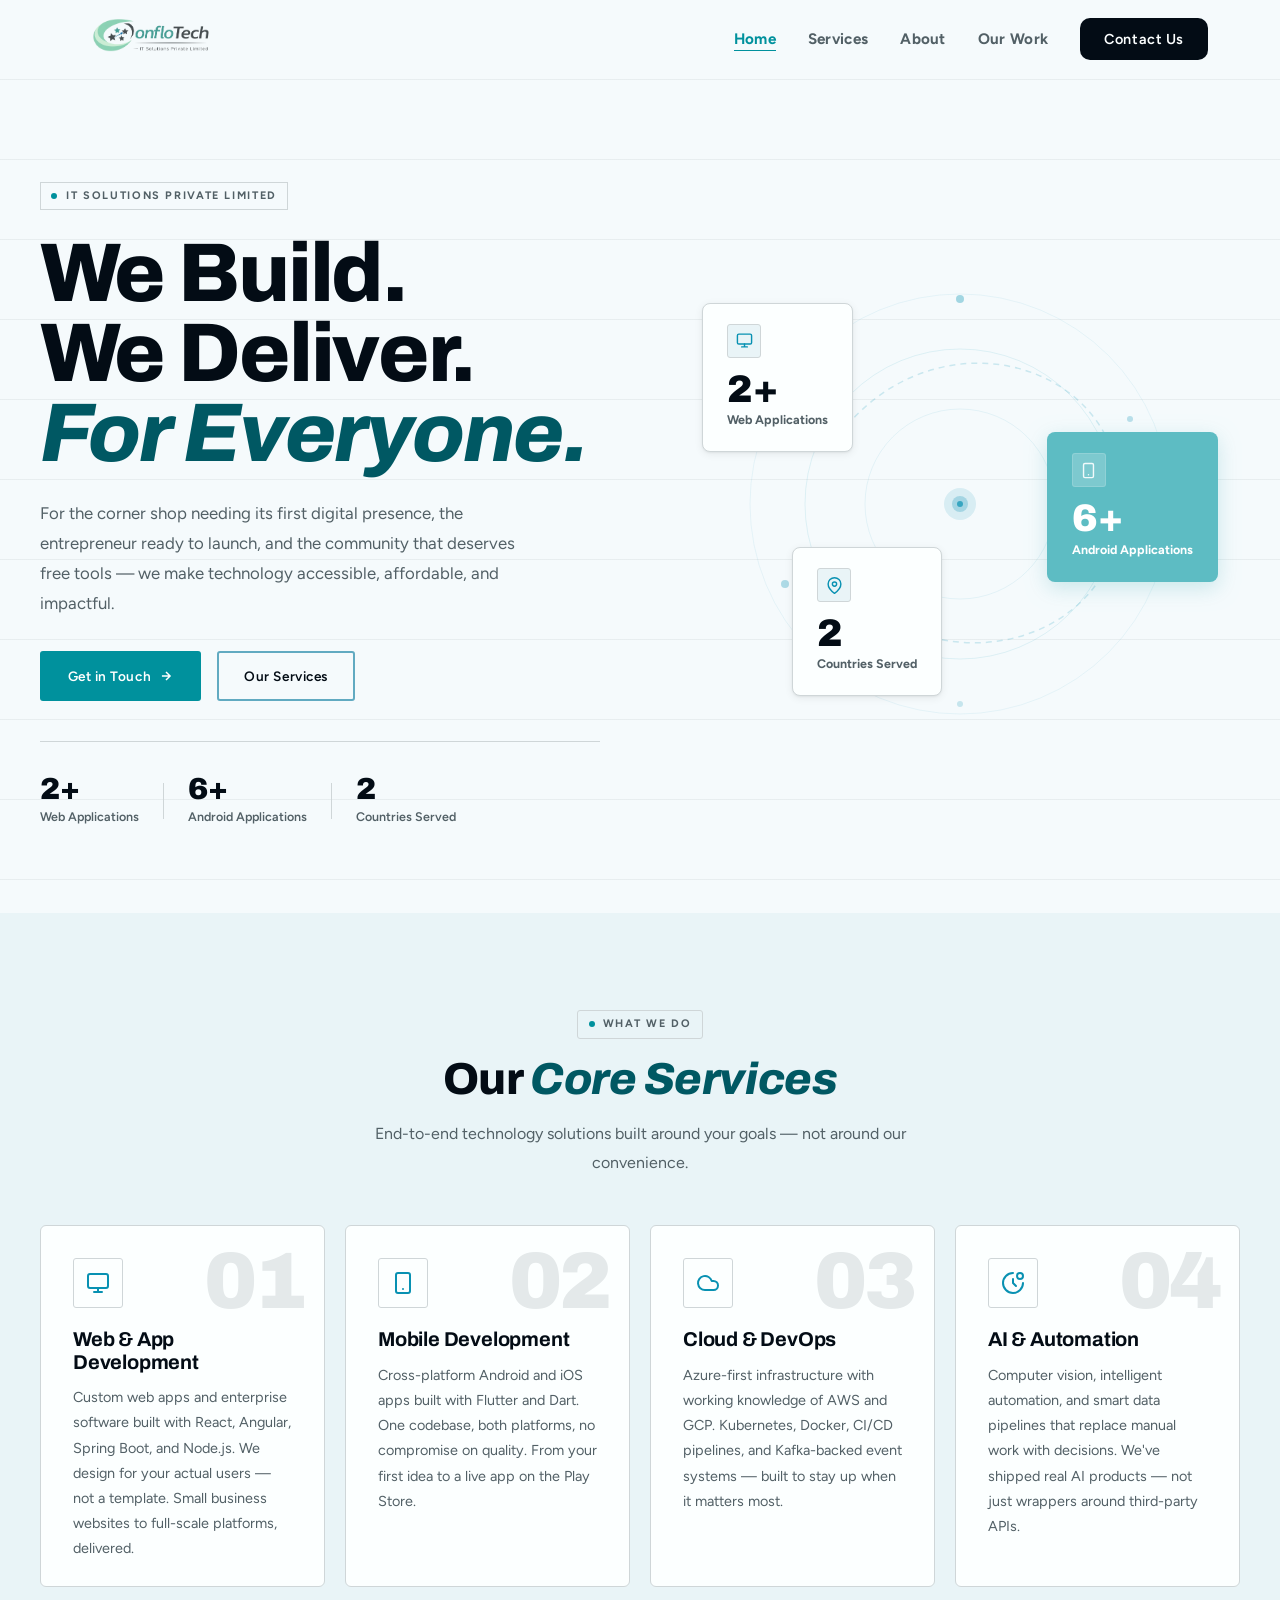
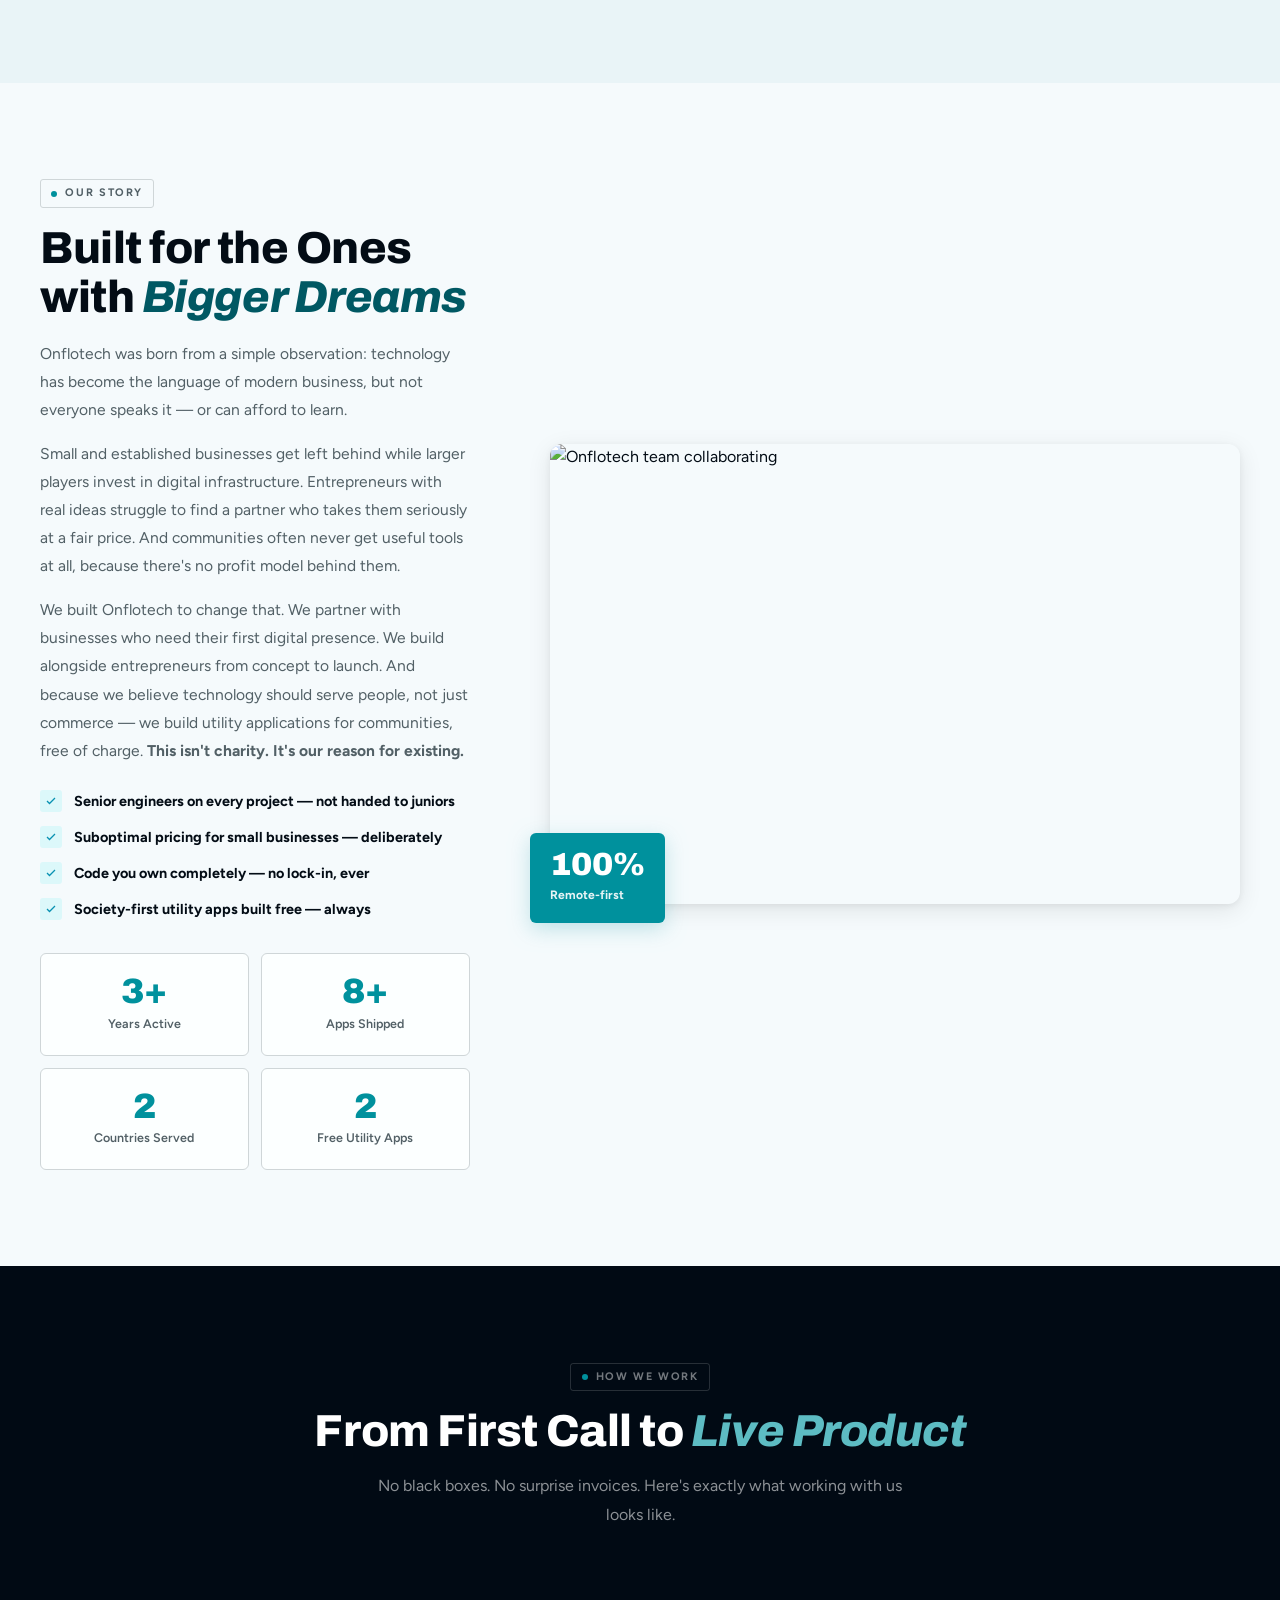
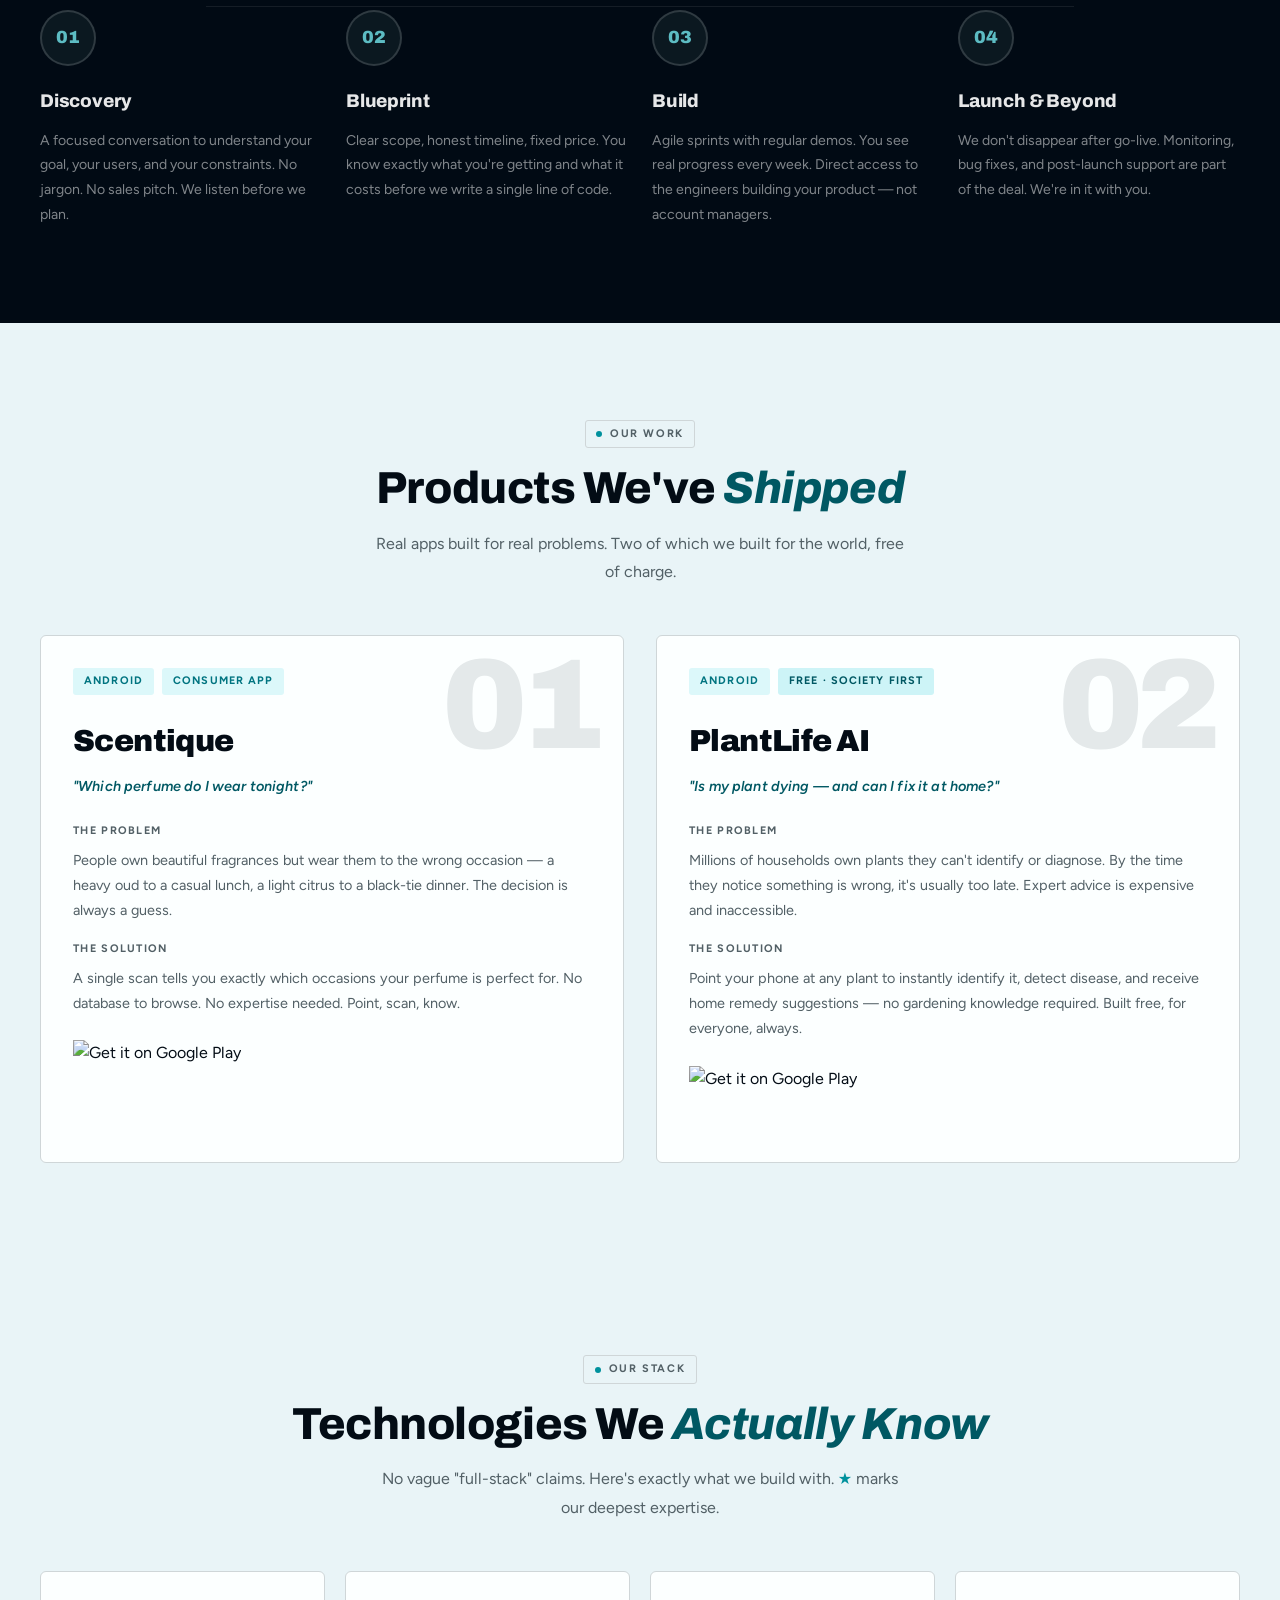
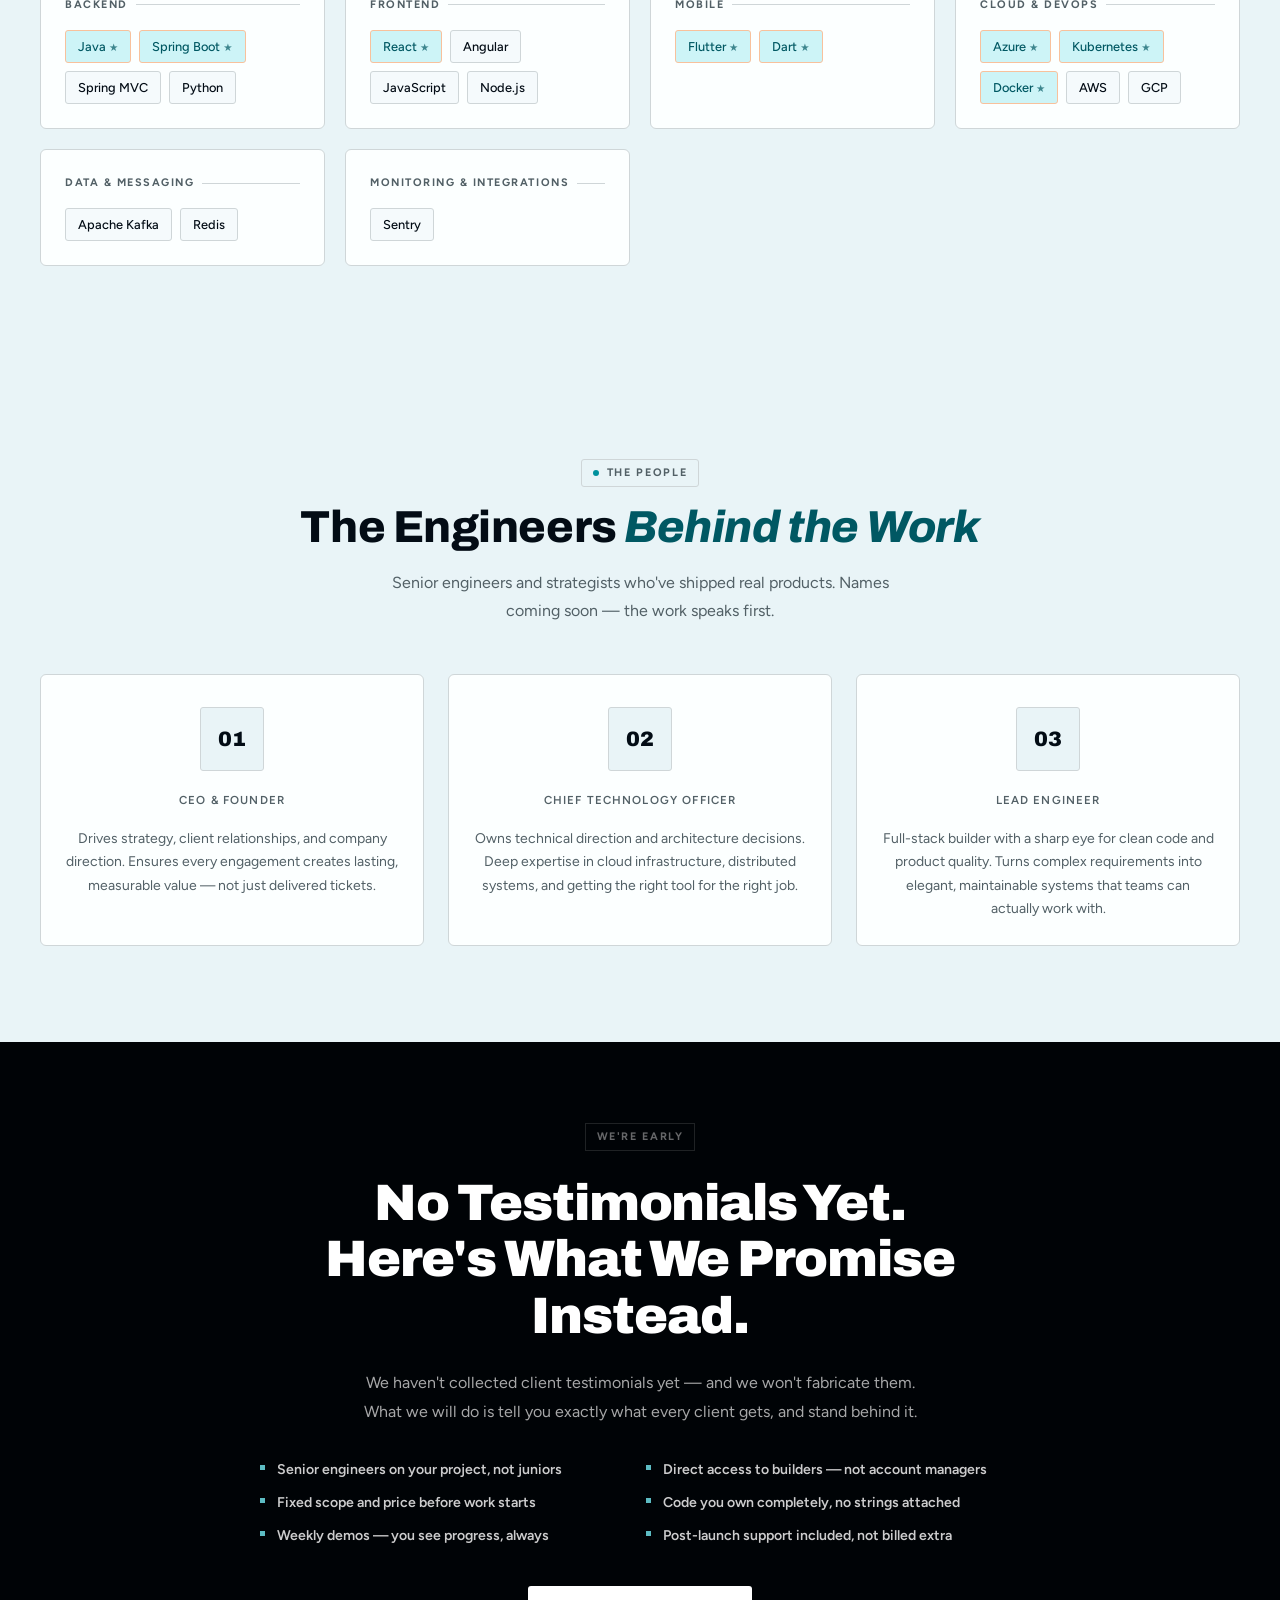
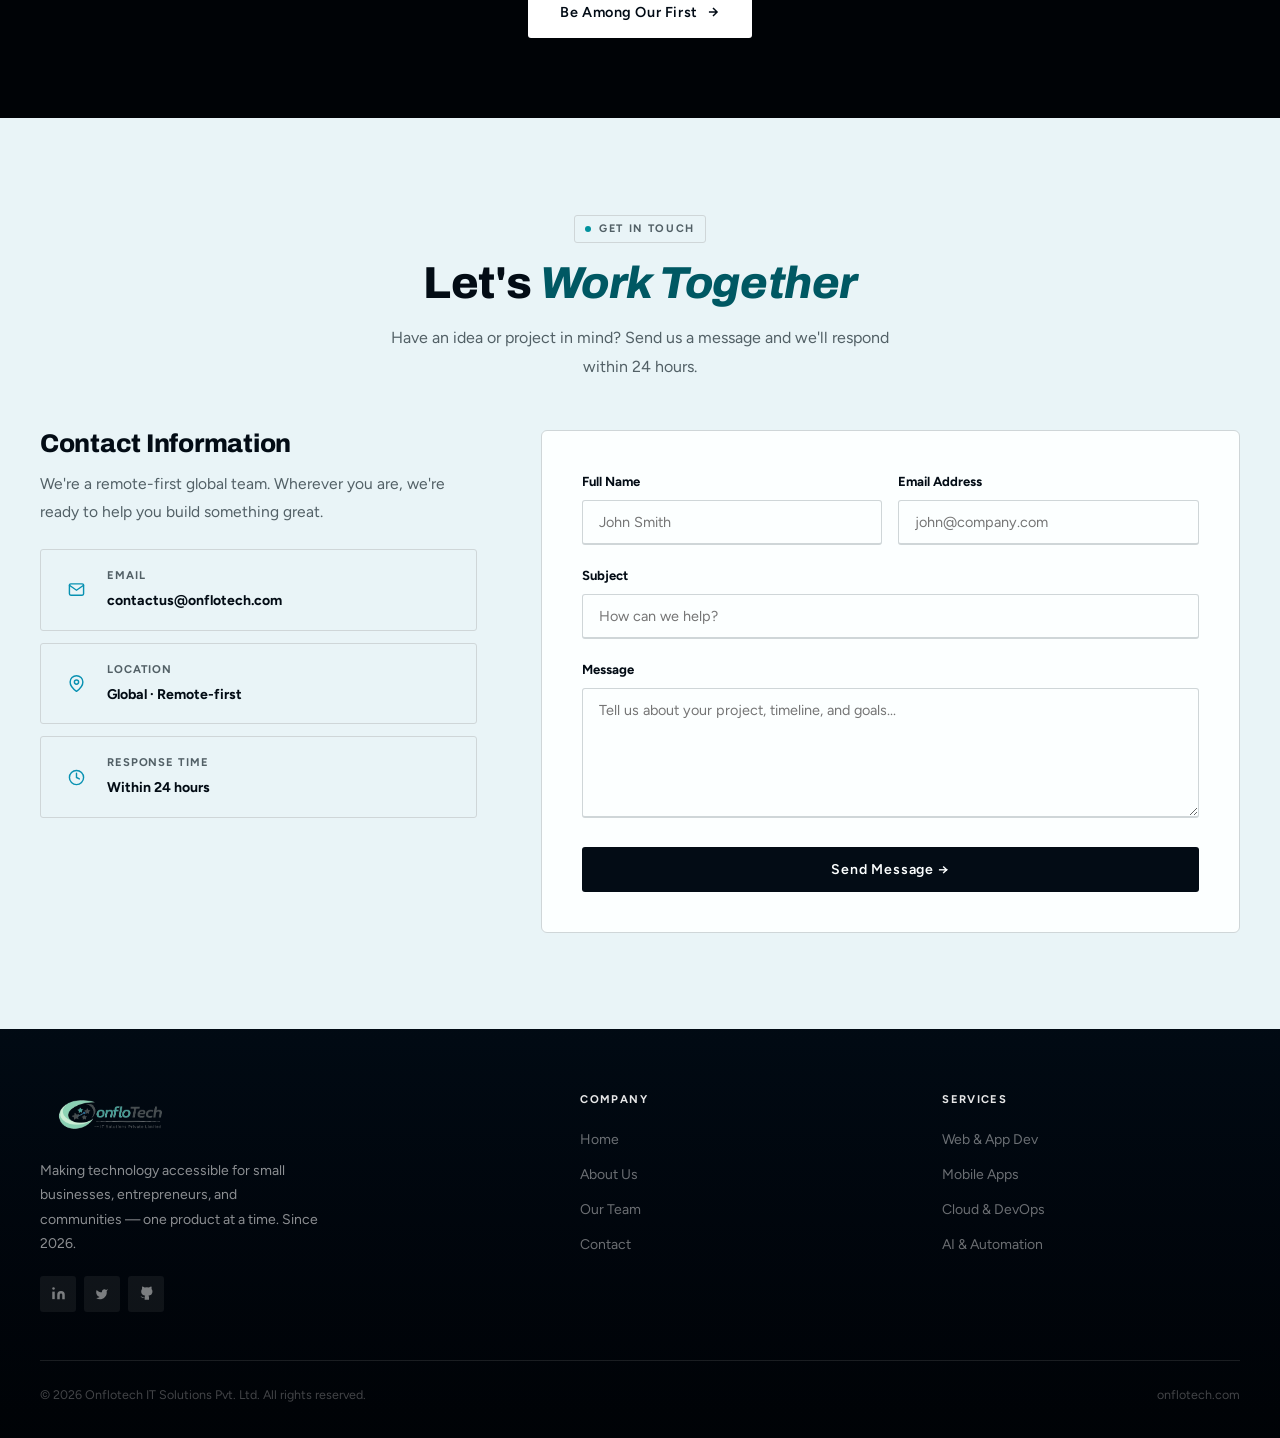
==== index.html @ 225932b5 "Update index.html" ====
<!DOCTYPE html>
<html lang="en">
<head>
  <meta charset="UTF-8">
  <meta name="viewport" content="width=device-width, initial-scale=1.0">
  <meta name="theme-color" content="#0891b2">
  <title>Onflotech — IT Solutions | Web, Mobile, Cloud &amp; AI Development</title>
  <meta name="description" content="Onflotech helps small businesses step online, entrepreneurs launch ideas, and communities get free utility tools. Affordable, senior-engineer-led IT delivery.">
  <meta name="keywords" content="IT solutions, web development, mobile app development, cloud DevOps, AI automation, small business technology, Flutter, React, Spring Boot, Azure, Hyderabad, India">
  <meta name="author" content="Onflotech IT Solutions Private Limited">
  <meta name="robots" content="index, follow">
  <link rel="canonical" href="https://www.onflotech.com/">
  <link rel="icon" type="image/png" sizes="32x32" href="assets/favicon-32.png">
  <link rel="icon" type="image/png" sizes="16x16" href="assets/favicon-16.png">
  <link rel="apple-touch-icon" sizes="180x180" href="assets/apple-touch-icon.png">
  <link rel="manifest" href="manifest.json">

  <!-- Open Graph (Facebook, LinkedIn, WhatsApp previews) -->
  <meta property="og:type"        content="website">
  <meta property="og:url"         content="https://www.onflotech.com/">
  <meta property="og:title"       content="Onflotech — IT Solutions | Web, Mobile, Cloud &amp; AI Development">
  <meta property="og:description" content="We help small businesses step online, entrepreneurs launch ideas, and communities get free utility tools. Affordable, senior-engineer-led IT delivery.">
  <meta property="og:image"       content="https://www.onflotech.com/assets/logo-light.png">
  <meta property="og:image:width"  content="1652">
  <meta property="og:image:height" content="624">
  <meta property="og:site_name"   content="Onflotech">
  <meta property="og:locale"      content="en_IN">

  <!-- Twitter Card -->
  <meta name="twitter:card"        content="summary_large_image">
  <meta name="twitter:title"       content="Onflotech — IT Solutions | Web, Mobile, Cloud &amp; AI Development">
  <meta name="twitter:description" content="We build for small businesses, entrepreneurs, and communities. Affordable IT delivery by senior engineers.">
  <meta name="twitter:image"       content="https://www.onflotech.com/assets/logo-light.png">
  <meta name="twitter:image:alt"   content="Onflotech IT Solutions logo">
  <meta name="google-site-verification" content="nvVrSA9aYkV7o0q-USk85xCNaADxVuApzDOe_xKST8Y" />

  <!-- Preload critical above-the-fold image -->
  <link rel="preload" as="image" href="assets/logo-transparent.png">

  <!-- Structured Data (Google rich results) -->
  <script type="application/ld+json">
  {
    "@context": "https://schema.org",
    "@type": "Organization",
    "name": "Onflotech IT Solutions Private Limited",
    "url": "https://www.onflotech.com",
    "logo": "https://www.onflotech.com/assets/logo-light.png",
    "description": "Onflotech helps small businesses step online, entrepreneurs launch ideas, and communities get free utility tools. Affordable, senior-engineer-led IT delivery.",
    "email": "contactus@onflotech.com",
    "foundingDate": "2026",
    "areaServed": "Worldwide",
    "address": {
      "@type": "PostalAddress",
      "addressLocality": "Hyderabad",
      "addressRegion": "Telangana",
      "addressCountry": "IN"
    },
    "serviceType": [
      "Web Development",
      "Mobile App Development",
      "Cloud and DevOps",
      "AI and Automation",
      "IT Consulting"
    ],
    "sameAs": []
  }
  </script>

  <link rel="preconnect" href="https://fonts.googleapis.com">
  <link rel="preconnect" href="https://fonts.gstatic.com" crossorigin>
  <link rel="preload" as="style" href="https://fonts.googleapis.com/css2?family=Archivo:wdth,wght@75,700;75,800;75,900;100,700;100,800;100,900&family=Figtree:wght@300;400;500;600;700&display=swap" onload="this.onload=null;this.rel='stylesheet'">
  <noscript><link href="https://fonts.googleapis.com/css2?family=Archivo:wdth,wght@75,700;75,800;75,900;100,700;100,800;100,900&family=Figtree:wght@300;400;500;600;700&display=swap" rel="stylesheet"></noscript>

  <link rel="stylesheet" href="css/tokens.css">
  <link rel="stylesheet" href="css/base.css">
  <link rel="stylesheet" href="css/animations.css">
  <link rel="stylesheet" href="css/components.css">
  <link rel="stylesheet" href="css/nav.css">
  <link rel="stylesheet" href="css/hero.css">
  <link rel="stylesheet" href="css/services.css">
  <link rel="stylesheet" href="css/about.css">
  <link rel="stylesheet" href="css/process.css">
  <link rel="stylesheet" href="css/casestudies.css">
  <link rel="stylesheet" href="css/techstack.css">
  <link rel="stylesheet" href="css/team.css">
  <link rel="stylesheet" href="css/commitment.css">
  <link rel="stylesheet" href="css/contact.css">
  <link rel="stylesheet" href="css/footer.css">
</head>
<body>

<!-- ─── Navigation ────────────────────────────────────────── -->
<nav id="nav">
  <div class="nav-inner">
    <a href="#home" class="nav-logo" aria-label="Onflotech home">
      <img src="assets/logo-transparent.png" alt="Onflotech — IT Solutions Private Limited" width="1652" height="624">
    </a>
    <ul class="nav-menu">
      <li><a href="#home" class="active">Home</a></li>
      <li><a href="#services">Services</a></li>
      <li><a href="#about">About</a></li>
      <li><a href="#work">Our Work</a></li>
      <li><a href="#contact" class="nav-cta">Contact Us</a></li>
    </ul>
    <button class="hamburger" id="hamburger" onclick="toggleMenu()" aria-label="Toggle menu">
      <span></span><span></span><span></span>
    </button>
  </div>
</nav>

<!-- Mobile menu overlay -->
<div class="mobile-overlay" id="mobileOverlay">
  <div class="mob-logo">
    <img src="assets/logo-white-bg.png" alt="Onflotech" width="1652" height="624">
  </div>
  <button class="mob-close" onclick="closeMenu()" aria-label="Close menu">
    <svg width="20" height="20" viewBox="0 0 24 24" fill="none" stroke="currentColor" stroke-width="2" stroke-linecap="round">
      <line x1="18" y1="6" x2="6" y2="18"/><line x1="6" y1="6" x2="18" y2="18"/>
    </svg>
  </button>
  <a href="#home"     onclick="closeMenu()">Home</a>
  <a href="#services" onclick="closeMenu()">Services</a>
  <a href="#about"    onclick="closeMenu()">About</a>
  <a href="#work"     onclick="closeMenu()">Our Work</a>
  <a href="#contact"  onclick="closeMenu()" class="mob-cta">Contact Us</a>
</div>

<!-- ─── Hero ──────────────────────────────────────────────── -->
<section id="home">
  <div class="hero-inner">

    <div class="hero-text">
      <div class="hero-badge">
        <span class="badge-dot"></span>
        IT Solutions Private Limited
      </div>
      <h1 class="hero-title">
        We Build.<br>
        We Deliver.<br>
        <em>For Everyone.</em>
      </h1>
      <p class="hero-sub">
        For the corner shop needing its first digital presence, the entrepreneur ready to launch, and the community that deserves free tools — we make technology accessible, affordable, and impactful.
      </p>
      <div class="hero-ctas">
        <a href="#contact" class="btn btn-primary">
          Get in Touch
          <svg width="14" height="14" viewBox="0 0 24 24" fill="none" stroke="currentColor" stroke-width="2.5"><path d="M5 12h14M12 5l7 7-7 7"/></svg>
        </a>
        <a href="#services" class="btn btn-outline">Our Services</a>
      </div>
      <div class="hero-stats">
        <div class="hero-stat">
          <strong>2+</strong>
          <span>Web Applications</span>
        </div>
        <div class="stat-sep"></div>
        <div class="hero-stat">
          <strong>6+</strong>
          <span>Android Applications</span>
        </div>
        <div class="stat-sep"></div>
        <div class="hero-stat">
          <strong>2</strong>
          <span>Countries Served</span>
        </div>
      </div>
    </div>

    <div class="hero-visual" aria-hidden="true">
      <div class="orbit-bg">
        <svg viewBox="0 0 480 480" fill="none" xmlns="http://www.w3.org/2000/svg">
          <circle cx="240" cy="240" r="210" stroke="rgba(8,145,178,0.07)" stroke-width="1"/>
          <circle cx="240" cy="240" r="155" stroke="rgba(8,145,178,0.10)" stroke-width="1"/>
          <circle cx="240" cy="240" r="95"  stroke="rgba(8,145,178,0.08)" stroke-width="1"/>
          <path d="M 120 170 C 220 40 420 100 400 260 C 380 400 180 420 120 300"
                stroke="rgba(8,145,178,0.18)" stroke-width="1.5" fill="none"
                stroke-dasharray="6 5"/>
          <circle cx="240" cy="35"  r="4" fill="rgba(8,145,178,0.35)"/>
          <circle cx="410" cy="155" r="3" fill="rgba(8,145,178,0.25)"/>
          <circle cx="420" cy="310" r="5" fill="rgba(176,122,40,0.45)"/>
          <circle cx="240" cy="440" r="3" fill="rgba(8,145,178,0.20)"/>
          <circle cx="65"  cy="320" r="4" fill="rgba(8,145,178,0.30)"/>
          <circle cx="75"  cy="160" r="3" fill="rgba(176,122,40,0.30)"/>
          <circle cx="240" cy="240" r="16" fill="rgba(8,145,178,0.12)"/>
          <circle cx="240" cy="240" r="8"  fill="rgba(8,145,178,0.25)"/>
          <circle cx="240" cy="240" r="3"  fill="rgba(8,145,178,0.70)"/>
        </svg>
      </div>
      <div class="hero-cards">
        <div class="hcard hcard-1">
          <div class="hcard-icon">
            <svg width="17" height="17" viewBox="0 0 24 24" fill="none" stroke="rgba(8,145,178,1)" stroke-width="2" stroke-linecap="round"><rect x="2" y="3" width="20" height="14" rx="2"/><path d="M8 21h8M12 17v4"/></svg>
          </div>
          <span class="hcard-num">2+</span>
          <span class="hcard-label">Web Applications</span>
        </div>
        <div class="hcard hcard-2 hcard-accent">
          <div class="hcard-icon">
            <svg width="17" height="17" viewBox="0 0 24 24" fill="none" stroke="rgba(255,255,255,0.9)" stroke-width="2" stroke-linecap="round"><rect x="5" y="2" width="14" height="20" rx="2"/><line x1="12" y1="18" x2="12" y2="18"/></svg>
          </div>
          <span class="hcard-num">6+</span>
          <span class="hcard-label">Android Applications</span>
        </div>
        <div class="hcard hcard-3">
          <div class="hcard-icon">
            <svg width="17" height="17" viewBox="0 0 24 24" fill="none" stroke="rgba(8,145,178,1)" stroke-width="2" stroke-linecap="round"><path d="M21 10c0 7-9 13-9 13s-9-6-9-13a9 9 0 0 1 18 0z"/><circle cx="12" cy="10" r="3"/></svg>
          </div>
          <span class="hcard-num">2</span>
          <span class="hcard-label">Countries Served</span>
        </div>
      </div>
    </div>

  </div>
</section>

<!-- ─── Services ──────────────────────────────────────────── -->
<section id="services" class="section section-alt">
  <div class="section-inner">
    <div class="section-hdr center">
      <div class="tag fi"><span class="tag-dot"></span>What We Do</div>
      <h2 class="section-title fi d1">Our <em>Core Services</em></h2>
      <p class="section-sub fi d2">End-to-end technology solutions built around your goals — not around our convenience.</p>
    </div>

    <div class="services-grid">

      <div class="svc-card fi">
        <span class="svc-num" aria-hidden="true">01</span>
        <div class="svc-icon">
          <svg width="24" height="24" viewBox="0 0 24 24" fill="none" stroke="rgba(8,145,178,1)" stroke-width="2" stroke-linecap="round" stroke-linejoin="round">
            <rect x="2" y="3" width="20" height="14" rx="2"/><path d="M8 21h8M12 17v4"/>
          </svg>
        </div>
        <h3>Web &amp; App Development</h3>
        <p>Custom web apps and enterprise software built with React, Angular, Spring Boot, and Node.js. We design for your actual users — not a template. Small business websites to full-scale platforms, delivered.</p>
      </div>

      <div class="svc-card fi d1">
        <span class="svc-num" aria-hidden="true">02</span>
        <div class="svc-icon">
          <svg width="24" height="24" viewBox="0 0 24 24" fill="none" stroke="rgba(8,145,178,1)" stroke-width="2" stroke-linecap="round" stroke-linejoin="round">
            <rect x="5" y="2" width="14" height="20" rx="2"/><line x1="12" y1="18" x2="12.01" y2="18"/>
          </svg>
        </div>
        <h3>Mobile Development</h3>
        <p>Cross-platform Android and iOS apps built with Flutter and Dart. One codebase, both platforms, no compromise on quality. From your first idea to a live app on the Play Store.</p>
      </div>

      <div class="svc-card fi d2">
        <span class="svc-num" aria-hidden="true">03</span>
        <div class="svc-icon">
          <svg width="24" height="24" viewBox="0 0 24 24" fill="none" stroke="rgba(8,145,178,1)" stroke-width="2" stroke-linecap="round" stroke-linejoin="round">
            <path d="M17.5 19H9a7 7 0 1 1 6.71-9h1.79a4.5 4.5 0 1 1 0 9Z"/>
          </svg>
        </div>
        <h3>Cloud &amp; DevOps</h3>
        <p>Azure-first infrastructure with working knowledge of AWS and GCP. Kubernetes, Docker, CI/CD pipelines, and Kafka-backed event systems — built to stay up when it matters most.</p>
      </div>

      <div class="svc-card fi d3">
        <span class="svc-num" aria-hidden="true">04</span>
        <div class="svc-icon">
          <svg width="24" height="24" viewBox="0 0 24 24" fill="none" stroke="rgba(8,145,178,1)" stroke-width="2" stroke-linecap="round" stroke-linejoin="round">
            <path d="M12 2a10 10 0 1 0 10 10"/><path d="M12 8v4l3 3"/><circle cx="19" cy="5" r="3"/>
          </svg>
        </div>
        <h3>AI &amp; Automation</h3>
        <p>Computer vision, intelligent automation, and smart data pipelines that replace manual work with decisions. We've shipped real AI products — not just wrappers around third-party APIs.</p>
      </div>

    </div>
  </div>
</section>

<!-- ─── About ────────────────────────────────────────────── -->
<section id="about" class="section">
  <div class="section-inner">
    <div class="about-layout">

      <div class="about-body">
        <div class="tag fi"><span class="tag-dot"></span>Our Story</div>
        <h2 class="section-title fi d1">Built for the Ones with <em>Bigger Dreams</em></h2>

        <p class="fi d2" style="margin-top:1.1rem;">Onflotech was born from a simple observation: technology has become the language of modern business, but not everyone speaks it — or can afford to learn.</p>
        <p class="fi d2">Small and established businesses get left behind while larger players invest in digital infrastructure. Entrepreneurs with real ideas struggle to find a partner who takes them seriously at a fair price. And communities often never get useful tools at all, because there's no profit model behind them.</p>
        <p class="fi d2">We built Onflotech to change that. We partner with businesses who need their first digital presence. We build alongside entrepreneurs from concept to launch. And because we believe technology should serve people, not just commerce — we build utility applications for communities, free of charge. <strong>This isn't charity. It's our reason for existing.</strong></p>

        <div class="about-values fi d3">
          <div class="about-value">
            <div class="value-check">
              <svg width="12" height="12" viewBox="0 0 24 24" fill="none" stroke="rgba(8,145,178,1)" stroke-width="2.5"><polyline points="20 6 9 17 4 12"/></svg>
            </div>
            Senior engineers on every project — not handed to juniors
          </div>
          <div class="about-value">
            <div class="value-check">
              <svg width="12" height="12" viewBox="0 0 24 24" fill="none" stroke="rgba(8,145,178,1)" stroke-width="2.5"><polyline points="20 6 9 17 4 12"/></svg>
            </div>
            Suboptimal pricing for small businesses — deliberately
          </div>
          <div class="about-value">
            <div class="value-check">
              <svg width="12" height="12" viewBox="0 0 24 24" fill="none" stroke="rgba(8,145,178,1)" stroke-width="2.5"><polyline points="20 6 9 17 4 12"/></svg>
            </div>
            Code you own completely — no lock-in, ever
          </div>
          <div class="about-value">
            <div class="value-check">
              <svg width="12" height="12" viewBox="0 0 24 24" fill="none" stroke="rgba(8,145,178,1)" stroke-width="2.5"><polyline points="20 6 9 17 4 12"/></svg>
            </div>
            Society-first utility apps built free — always
          </div>
        </div>

        <div class="about-stats fi d4">
          <div class="stat"><strong>3+</strong><span>Years Active</span></div>
          <div class="stat"><strong>8+</strong><span>Apps Shipped</span></div>
          <div class="stat"><strong>2</strong><span>Countries Served</span></div>
          <div class="stat"><strong>2</strong><span>Free Utility Apps</span></div>
        </div>
      </div>

      <div class="about-visual fi d2">
        <img class="about-img" src="https://images.unsplash.com/photo-1522071820081-009f0129c71c?w=800&q=80" alt="Onflotech team collaborating" loading="lazy" width="800" height="533">
        <div class="about-badge">
          <strong>100%</strong>
          <span>Remote-first</span>
        </div>
      </div>

    </div>
  </div>
</section>

<!-- ─── Process ───────────────────────────────────────────── -->
<section id="process" class="section">
  <div class="section-inner">
    <div class="section-hdr center">
      <div class="tag fi"><span class="tag-dot"></span>How We Work</div>
      <h2 class="section-title fi d1">From First Call to <em>Live Product</em></h2>
      <p class="section-sub fi d2">No black boxes. No surprise invoices. Here's exactly what working with us looks like.</p>
    </div>

    <div class="process-track">

      <div class="process-step fi">
        <div class="step-bubble">01</div>
        <div class="step-title">Discovery</div>
        <p class="step-desc">A focused conversation to understand your goal, your users, and your constraints. No jargon. No sales pitch. We listen before we plan.</p>
      </div>

      <div class="process-step fi d1">
        <div class="step-bubble">02</div>
        <div class="step-title">Blueprint</div>
        <p class="step-desc">Clear scope, honest timeline, fixed price. You know exactly what you're getting and what it costs before we write a single line of code.</p>
      </div>

      <div class="process-step fi d2">
        <div class="step-bubble">03</div>
        <div class="step-title">Build</div>
        <p class="step-desc">Agile sprints with regular demos. You see real progress every week. Direct access to the engineers building your product — not account managers.</p>
      </div>

      <div class="process-step fi d3">
        <div class="step-bubble">04</div>
        <div class="step-title">Launch &amp; Beyond</div>
        <p class="step-desc">We don't disappear after go-live. Monitoring, bug fixes, and post-launch support are part of the deal. We're in it with you.</p>
      </div>

    </div>
  </div>
</section>

<!-- ─── Case Studies ─────────────────────────────────────── -->
<section id="work" class="section section-alt">
  <div class="section-inner">
    <div class="section-hdr center">
      <div class="tag fi"><span class="tag-dot"></span>Our Work</div>
      <h2 class="section-title fi d1">Products We've <em>Shipped</em></h2>
      <p class="section-sub fi d2">Real apps built for real problems. Two of which we built for the world, free of charge.</p>
    </div>

    <div class="cases-grid">

      <div class="case-card fi">
        <span class="case-index" aria-hidden="true">01</span>
        <div class="case-badges">
          <span class="case-badge platform">Android</span>
          <span class="case-badge platform">Consumer App</span>
        </div>
        <div class="case-name">Scentique</div>
        <div class="case-tagline">"Which perfume do I wear tonight?"</div>

        <div class="case-block">
          <div class="case-block-label">The Problem</div>
          <p>People own beautiful fragrances but wear them to the wrong occasion — a heavy oud to a casual lunch, a light citrus to a black-tie dinner. The decision is always a guess.</p>
        </div>
        <div class="case-block">
          <div class="case-block-label">The Solution</div>
          <p>A single scan tells you exactly which occasions your perfume is perfect for. No database to browse. No expertise needed. Point, scan, know.</p>
          <div class="store-buttons">
            <a href="https://play.google.com/store/apps/details?id=com.scentique.scentique" target="_blank">
              <img src="assets/playstore.png" alt="Get it on Google Play">
            </a>
          </div>
        </div>
      </div>

      <div class="case-card fi d1">
        <span class="case-index" aria-hidden="true">02</span>
        <div class="case-badges">
          <span class="case-badge platform">Android</span>
          <span class="case-badge social">Free · Society First</span>
        </div>
        <div class="case-name">PlantLife AI</div>
        <div class="case-tagline">"Is my plant dying — and can I fix it at home?"</div>

        <div class="case-block">
          <div class="case-block-label">The Problem</div>
          <p>Millions of households own plants they can't identify or diagnose. By the time they notice something is wrong, it's usually too late. Expert advice is expensive and inaccessible.</p>
        </div>
        <div class="case-block">
          <div class="case-block-label">The Solution</div>
          <p>Point your phone at any plant to instantly identify it, detect disease, and receive home remedy suggestions — no gardening knowledge required. Built free, for everyone, always.</p>
          <div class="store-buttons">
            <a href="https://play.google.com/store/apps/details?id=com.nani.plantlife_ai" target="_blank">
              <img src="assets/playstore.png" alt="Get it on Google Play">
            </a>
          </div>
        </div>
      </div>

    </div>
  </div>
</section>

<!-- ─── Tech Stack ────────────────────────────────────────── -->
<section id="stack" class="section">
  <div class="section-inner">
    <div class="section-hdr center">
      <div class="tag fi"><span class="tag-dot"></span>Our Stack</div>
      <h2 class="section-title fi d1">Technologies We <em>Actually Know</em></h2>
      <p class="section-sub fi d2">No vague "full-stack" claims. Here's exactly what we build with. <em style="font-style:normal; color:var(--clr-primary);">★</em> marks our deepest expertise.</p>
    </div>

    <div class="stack-grid">

      <div class="stack-cat fi">
        <div class="stack-cat-label">Backend</div>
        <div class="stack-pills">
          <span class="stack-pill expert">Java</span>
          <span class="stack-pill expert">Spring Boot</span>
          <span class="stack-pill">Spring MVC</span>
          <span class="stack-pill">Python</span>
        </div>
      </div>

      <div class="stack-cat fi d1">
        <div class="stack-cat-label">Frontend</div>
        <div class="stack-pills">
          <span class="stack-pill expert">React</span>
          <span class="stack-pill">Angular</span>
          <span class="stack-pill">JavaScript</span>
          <span class="stack-pill">Node.js</span>
        </div>
      </div>

      <div class="stack-cat fi d2">
        <div class="stack-cat-label">Mobile</div>
        <div class="stack-pills">
          <span class="stack-pill expert">Flutter</span>
          <span class="stack-pill expert">Dart</span>
        </div>
      </div>

      <div class="stack-cat fi d3">
        <div class="stack-cat-label">Cloud &amp; DevOps</div>
        <div class="stack-pills">
          <span class="stack-pill expert">Azure</span>
          <span class="stack-pill expert">Kubernetes</span>
          <span class="stack-pill expert">Docker</span>
          <span class="stack-pill">AWS</span>
          <span class="stack-pill">GCP</span>
        </div>
      </div>

      <div class="stack-cat fi d1">
        <div class="stack-cat-label">Data &amp; Messaging</div>
        <div class="stack-pills">
          <span class="stack-pill">Apache Kafka</span>
          <span class="stack-pill">Redis</span>
        </div>
      </div>

      <div class="stack-cat fi d2">
        <div class="stack-cat-label">Monitoring &amp; Integrations</div>
        <div class="stack-pills">
          <span class="stack-pill">Sentry</span>
        </div>
      </div>

    </div>
  </div>
</section>

<!-- ─── Team ─────────────────────────────────────────────── -->
<section id="team" class="section section-alt">
  <div class="section-inner">
    <div class="section-hdr center">
      <div class="tag fi"><span class="tag-dot"></span>The People</div>
      <h2 class="section-title fi d1">The Engineers <em>Behind the Work</em></h2>
      <p class="section-sub fi d2">Senior engineers and strategists who've shipped real products. Names coming soon — the work speaks first.</p>
    </div>
    <div class="team-grid">

      <div class="team-card fi">
        <div class="team-monogram">01</div>
        <div class="team-role">CEO &amp; Founder</div>
        <p class="team-bio">Drives strategy, client relationships, and company direction. Ensures every engagement creates lasting, measurable value — not just delivered tickets.</p>
      </div>

      <div class="team-card fi d1">
        <div class="team-monogram">02</div>
        <div class="team-role">Chief Technology Officer</div>
        <p class="team-bio">Owns technical direction and architecture decisions. Deep expertise in cloud infrastructure, distributed systems, and getting the right tool for the right job.</p>
      </div>

      <div class="team-card fi d2">
        <div class="team-monogram">03</div>
        <div class="team-role">Lead Engineer</div>
        <p class="team-bio">Full-stack builder with a sharp eye for clean code and product quality. Turns complex requirements into elegant, maintainable systems that teams can actually work with.</p>
      </div>

    </div>
  </div>
</section>

<!-- ─── Commitment (We're Early) ──────────────────────────── -->
<section id="commitment">
  <div class="commitment-inner">
    <div class="commitment-eyebrow fi">We're Early</div>
    <h2 class="commitment-title fi d1">No Testimonials Yet.<br>Here's What We Promise Instead.</h2>
    <p class="commitment-body fi d2">
      We haven't collected client testimonials yet — and we won't fabricate them. What we will do is tell you exactly what every client gets, and stand behind it.
    </p>
    <div class="commitment-promises fi d3">
      <div class="promise-item"><span class="promise-dot"></span>Senior engineers on your project, not juniors</div>
      <div class="promise-item"><span class="promise-dot"></span>Direct access to builders — not account managers</div>
      <div class="promise-item"><span class="promise-dot"></span>Fixed scope and price before work starts</div>
      <div class="promise-item"><span class="promise-dot"></span>Code you own completely, no strings attached</div>
      <div class="promise-item"><span class="promise-dot"></span>Weekly demos — you see progress, always</div>
      <div class="promise-item"><span class="promise-dot"></span>Post-launch support included, not billed extra</div>
    </div>
    <a href="#contact" class="commitment-cta fi d4">
      Be Among Our First
      <svg width="14" height="14" viewBox="0 0 24 24" fill="none" stroke="currentColor" stroke-width="2.5"><path d="M5 12h14M12 5l7 7-7 7"/></svg>
    </a>
  </div>
</section>

<!-- ─── Contact ───────────────────────────────────────────── -->
<section id="contact" class="section section-alt">
  <div class="section-inner">
    <div class="section-hdr center">
      <div class="tag fi"><span class="tag-dot"></span>Get in Touch</div>
      <h2 class="section-title fi d1">Let's <em>Work Together</em></h2>
      <p class="section-sub fi d2">Have an idea or project in mind? Send us a message and we'll respond within 24 hours.</p>
    </div>

    <div class="contact-layout">

      <div class="contact-info fi">
        <h3>Contact Information</h3>
        <p>We're a remote-first global team. Wherever you are, we're ready to help you build something great.</p>
        <div class="contact-items">
          <div class="c-item">
            <div class="c-icon">
              <svg width="17" height="17" viewBox="0 0 24 24" fill="none" stroke="rgba(8,145,178,1)" stroke-width="2" stroke-linecap="round"><path d="M4 4h16c1.1 0 2 .9 2 2v12c0 1.1-.9 2-2 2H4c-1.1 0-2-.9-2-2V6c0-1.1.9-2 2-2z"/><polyline points="22,6 12,13 2,6"/></svg>
            </div>
            <div class="c-text"><strong>Email</strong><span>contactus@onflotech.com</span></div>
          </div>
          <div class="c-item">
            <div class="c-icon">
              <svg width="17" height="17" viewBox="0 0 24 24" fill="none" stroke="rgba(8,145,178,1)" stroke-width="2" stroke-linecap="round"><path d="M21 10c0 7-9 13-9 13s-9-6-9-13a9 9 0 0 1 18 0z"/><circle cx="12" cy="10" r="3"/></svg>
            </div>
            <div class="c-text"><strong>Location</strong><span>Global &middot; Remote-first</span></div>
          </div>
          <div class="c-item">
            <div class="c-icon">
              <svg width="17" height="17" viewBox="0 0 24 24" fill="none" stroke="rgba(8,145,178,1)" stroke-width="2" stroke-linecap="round"><circle cx="12" cy="12" r="10"/><polyline points="12 6 12 12 16 14"/></svg>
            </div>
            <div class="c-text"><strong>Response Time</strong><span>Within 24 hours</span></div>
          </div>
        </div>
      </div>

      <div class="contact-form fi d1">
        <form id="contactForm" action="https://api.web3forms.com/submit" method="POST" onsubmit="handleSubmit(event)" novalidate>
          <input type="hidden" name="access_key" value="927a954a-e88d-48b6-b8b6-7fff1020a918">
          <input type="hidden" name="subject" value="New Contact Form Submission — Onflotech">
          <div class="form-row">
            <div class="fg">
              <label for="name">Full Name</label>
              <input id="name" name="name" type="text" placeholder="John Smith" required>
            </div>
            <div class="fg">
              <label for="email">Email Address</label>
              <input id="email" name="email" type="email" placeholder="john@company.com" required>
            </div>
          </div>
          <div class="fg">
            <label for="topic">Subject</label>
            <input id="topic" name="topic" type="text" placeholder="How can we help?">
          </div>
          <div class="fg">
            <label for="message">Message</label>
            <textarea id="message" name="message" placeholder="Tell us about your project, timeline, and goals..." required></textarea>
          </div>
          <button type="submit" class="form-submit" id="submitBtn">Send Message →</button>
        </form>
      </div>

    </div>
  </div>
</section>

<!-- ─── Footer ────────────────────────────────────────────── -->
<footer>
  <div class="footer-inner">
    <div class="footer-top">
      <div class="footer-brand">
        <div class="footer-logo">
          <img src="assets/logo-transparent.png" alt="Onflotech" width="1652" height="624">
        </div>
        <p>Making technology accessible for small businesses, entrepreneurs, and communities — one product at a time. Since 2026.</p>
        <div class="socials">
          <a href="#" class="soc-btn" aria-label="LinkedIn">
            <svg width="15" height="15" viewBox="0 0 24 24" fill="currentColor"><path d="M16 8a6 6 0 0 1 6 6v7h-4v-7a2 2 0 0 0-2-2 2 2 0 0 0-2 2v7h-4v-7a6 6 0 0 1 6-6z"/><rect x="2" y="9" width="4" height="12"/><circle cx="4" cy="4" r="2"/></svg>
          </a>
          <a href="#" class="soc-btn" aria-label="Twitter / X">
            <svg width="14" height="14" viewBox="0 0 24 24" fill="currentColor"><path d="M22 4s-.7 2.1-2 3.4c1.6 10-9.4 17.3-18 11.6 2.2.1 4.4-.6 6-2C3 15.5.5 9.6 3 5c2.2 2.6 5.6 4.1 9 4-.9-4.2 4-6.6 7-3.8 1.1 0 3-1.2 3-1.2z"/></svg>
          </a>
          <a href="#" class="soc-btn" aria-label="GitHub">
            <svg width="15" height="15" viewBox="0 0 24 24" fill="currentColor"><path d="M9 19c-5 1.5-5-2.5-7-3m14 6v-3.87a3.37 3.37 0 0 0-.94-2.61c3.14-.35 6.44-1.54 6.44-7A5.44 5.44 0 0 0 20 4.77 5.07 5.07 0 0 0 19.91 1S18.73.65 16 2.48a13.38 13.38 0 0 0-7 0C6.27.65 5.09 1 5.09 1A5.07 5.07 0 0 0 5 4.77a5.44 5.44 0 0 0-1.5 3.78c0 5.42 3.3 6.61 6.44 7A3.37 3.37 0 0 0 9 18.13V22"/></svg>
          </a>
        </div>
      </div>

      <div class="footer-col">
        <h4>Company</h4>
        <ul>
          <li><a href="#home">Home</a></li>
          <li><a href="#about">About Us</a></li>
          <li><a href="#team">Our Team</a></li>
          <li><a href="#contact">Contact</a></li>
        </ul>
      </div>

      <div class="footer-col">
        <h4>Services</h4>
        <ul>
          <li><a href="#services">Web &amp; App Dev</a></li>
          <li><a href="#services">Mobile Apps</a></li>
          <li><a href="#services">Cloud &amp; DevOps</a></li>
          <li><a href="#services">AI &amp; Automation</a></li>
        </ul>
      </div>
    </div>

    <div class="footer-bottom">
      <span>&copy; 2026 Onflotech IT Solutions Pvt. Ltd. All rights reserved.</span>
      <span>onflotech.com</span>
    </div>
  </div>
</footer>

<script src="js/main.js"></script>
</body>
</html>
---- css/tokens.css ----
:root {
  /* ── Colors (OKLCH) ── */
  --clr-bg:          oklch(0.982 0.006 220);
  --clr-bg-alt:      oklch(0.960 0.012 220);
  --clr-surface:     oklch(0.997 0.003 220);
  --clr-dark:        oklch(0.14 0.028 241);
  --clr-dark-2:      oklch(0.09 0.020 241);

  --clr-primary:     oklch(0.58 0.14 202);
  --clr-primary-d:   oklch(0.49 0.13 202);
  --clr-primary-l:   oklch(0.87 0.07 202);
  --clr-primary-ll:  oklch(0.96 0.03 202);

  --clr-accent:       oklch(0.74 0.09 202);
  --clr-accent-l:     oklch(0.94 0.04 202);
  --clr-accent-dark:  oklch(0.40 0.12 202);
  --clr-warm-surface: oklch(0.978 0.007 202);

  --clr-text:        oklch(0.15 0.025 240);
  --clr-muted:       oklch(0.48 0.020 225);
  --clr-border:      oklch(0.87 0.008 220);
  --clr-border-l:    oklch(0.93 0.005 220);
  --clr-ink:         oklch(0.11 0.020 240);

  /* ── Typography ── */
  --fn-display: 'Archivo', system-ui, sans-serif;
  --fn-body:    'Figtree', system-ui, sans-serif;

  --ls-tight:  -0.025em;
  --ls-normal: -0.01em;
  --ls-caps:    0.10em;
  --ls-wide:    0.15em;

  /* ── Spacing (4pt scale) ── */
  --sp-1:  0.25rem;
  --sp-2:  0.5rem;
  --sp-3:  0.75rem;
  --sp-4:  1rem;
  --sp-5:  1.25rem;
  --sp-6:  1.5rem;
  --sp-8:  2rem;
  --sp-10: 2.5rem;
  --sp-12: 3rem;
  --sp-16: 4rem;
  --sp-20: 5rem;
  --sp-24: 6rem;

  /* ── Radii ── */
  --r-sm:   3px;
  --r-md:   6px;
  --r-lg:   8px;
  --r-xl:   12px;
  --r-full: 4px;

  /* ── Shadows ── */
  --shadow-xs:      0 1px 3px oklch(0.12 0.015 240 / 0.06);
  --shadow-sm:      0 2px 8px oklch(0.12 0.015 240 / 0.07), 0 1px 2px oklch(0.12 0.015 240 / 0.05);
  --shadow-md:      0 6px 24px oklch(0.12 0.015 240 / 0.09), 0 2px 6px oklch(0.12 0.015 240 / 0.06);
  --shadow-lg:      0 16px 40px oklch(0.12 0.015 240 / 0.12), 0 4px 12px oklch(0.12 0.015 240 / 0.08);
  --shadow-primary: 0 6px 20px oklch(0.58 0.14 202 / 0.22);
  --shadow-accent:  0 6px 20px oklch(0.58 0.14 202 / 0.18);

  /* ── Motion ── */
  --ease-out:  cubic-bezier(0.16, 1, 0.3, 1);
  --ease-expo: cubic-bezier(0.19, 1, 0.22, 1);
  --t-fast:    0.16s cubic-bezier(0.16, 1, 0.3, 1);
  --t-base:    0.26s cubic-bezier(0.16, 1, 0.3, 1);
  --t-slow:    0.42s cubic-bezier(0.16, 1, 0.3, 1);
}
---- css/base.css ----
*, *::before, *::after { box-sizing: border-box; margin: 0; padding: 0; }

html {
  scroll-behavior: smooth;
  font-size: 16px;
  -webkit-font-smoothing: antialiased;
  -moz-osx-font-smoothing: grayscale;
}

body {
  font-family: var(--fn-body);
  background: var(--clr-bg);
  color: var(--clr-text);
  line-height: 1.68;
  overflow-x: hidden;
}

img    { display: block; max-width: 100%; }
a      { text-decoration: none; color: inherit; }
ul     { list-style: none; }
button { font-family: inherit; cursor: pointer; }

h1, h2, h3, h4 {
  font-family: var(--fn-display);
  line-height: 1.12;
}

/* ── Section scaffolding ── */
.section {
  padding: var(--sp-24) var(--sp-8);
}
.section-alt {
  background: var(--clr-bg-alt);
}
.section-inner {
  max-width: 1200px;
  margin: 0 auto;
}
.section-hdr {
  margin-bottom: var(--sp-12);
}
.section-hdr.center {
  text-align: center;
}
.section-hdr.center .section-sub {
  margin-left: auto;
  margin-right: auto;
}

@media (max-width: 580px) {
  .section { padding: var(--sp-16) var(--sp-5); }
}
---- css/animations.css ----
@keyframes blink {
  0%, 100% { opacity: 1; }
  50%       { opacity: 0.3; }
}

@keyframes float-y {
  0%, 100% { transform: translateY(0) rotate(0.15deg); }
  50%       { transform: translateY(-7px) rotate(-0.15deg); }
}

@keyframes orbit-spin {
  from { transform: rotate(0deg); }
  to   { transform: rotate(360deg); }
}

@keyframes orbit-spin-r {
  from { transform: rotate(0deg); }
  to   { transform: rotate(-360deg); }
}

@keyframes card-entrance {
  from { opacity: 0; transform: translateY(20px) scale(0.97); }
  to   { opacity: 1; transform: translateY(0) scale(1); }
}

/* ── Scroll fade-in ── */
.fi {
  opacity: 0;
  transform: translateY(16px);
  transition: opacity 0.55s var(--ease-expo), transform 0.55s var(--ease-expo);
}
.fi.vis {
  opacity: 1;
  transform: translateY(0);
}

.fi.d1 { transition-delay: 0.10s; }
.fi.d2 { transition-delay: 0.20s; }
.fi.d3 { transition-delay: 0.30s; }
.fi.d4 { transition-delay: 0.40s; }
---- css/components.css ----
/* ── Eyebrow tag ── */
.tag {
  display: inline-flex;
  align-items: center;
  gap: var(--sp-2);
  font-family: var(--fn-body);
  font-size: 0.68rem;
  font-weight: 700;
  letter-spacing: var(--ls-wide);
  text-transform: uppercase;
  color: var(--clr-muted);
  background: transparent;
  border: 1px solid var(--clr-border);
  padding: 0.25rem 0.65rem;
  border-radius: var(--r-sm);
  margin-bottom: var(--sp-4);
}
.tag-dot {
  width: 6px; height: 6px;
  background: var(--clr-primary);
  border-radius: 50%;
  animation: none;
}

/* ── Section heading ── */
.section-title {
  font-family: var(--fn-display);
  font-size: clamp(2rem, 3.5vw, 2.9rem);
  font-weight: 800;
  color: var(--clr-text);
  letter-spacing: var(--ls-normal);
  line-height: 1.1;
}
.section-title em {
  font-style: italic;
  color: var(--clr-accent-dark);
}

.section-sub {
  font-size: 1rem;
  color: var(--clr-muted);
  max-width: 540px;
  line-height: 1.8;
  margin-top: var(--sp-4);
}

/* ── Buttons ── */
.btn {
  display: inline-flex;
  align-items: center;
  gap: var(--sp-2);
  padding: 0.75rem 1.6rem;
  border-radius: var(--r-sm);
  font-family: var(--fn-body);
  font-size: 0.85rem;
  font-weight: 600;
  letter-spacing: 0.04em;
  border: 2px solid transparent;
  transition: background var(--t-fast), color var(--t-fast), border-color var(--t-fast), outline-offset var(--t-fast), outline-color var(--t-fast);
  outline: 2px solid transparent;
  outline-offset: 0px;
}
.btn-primary {
  background: var(--clr-primary);
  color: #fff;
}
.btn-primary:hover {
  background: var(--clr-primary-d);
  transform: none;
  box-shadow: none;
  outline-color: var(--clr-primary-d);
  outline-offset: 3px;
}
.btn-outline {
  background: transparent;
  color: var(--clr-text);
  border-color: oklch(0.70 0.08 220);
}
.btn-outline:hover {
  background: var(--clr-text);
  color: var(--clr-surface);
  border-color: var(--clr-text);
  transform: none;
}
---- css/nav.css ----
#nav {
  position: sticky;
  top: 0;
  z-index: 1000;
  background: var(--clr-bg);
  border-bottom: 1px solid transparent;
  padding: 0.7rem 0;
  transition: box-shadow var(--t-base), border-color var(--t-base), background var(--t-base);
}
#nav.scrolled {
  background: rgba(255, 255, 255, 0.85);
  border-bottom-color: rgba(0, 0, 0, 0.06);
  backdrop-filter: blur(12px);
  
  -webkit-backdrop-filter: blur(12px);
  
  box-shadow: 0 4px 20px rgba(0, 0, 0, 0.04);
}

.nav-inner {
  max-width: 1200px;
  margin: 0 auto;
  padding: 0 var(--sp-8);
  display: flex;
  align-items: center;
  justify-content: space-between;
}

.nav-logo img {
  height: 56px;
  width: auto;
  display: block;
}

.nav-menu {
  display: flex;
  align-items: center;
  gap: var(--sp-8);
}
.nav-menu a {
  font-size: 0.95rem;
  font-weight: 700;
  color: var(--clr-muted);
  letter-spacing: 0.02em;
  position: relative;
  transition: color var(--t-fast);
}
.nav-menu a::after {
  content: '';
  position: absolute;
  bottom: -3px; left: 0; right: 0;
  height: 1px;
  background: var(--clr-primary);
  border-radius: 0;
  transform: scaleX(0);
  transform-origin: left;
  transition: transform var(--t-base);
}
.nav-menu a:hover,
.nav-menu a.active      { color: var(--clr-primary); }
.nav-menu a:hover::after,
.nav-menu a.active::after { transform: scaleX(1); }

.nav-cta {
  background: var(--clr-text) !important;
  color: var(--clr-surface) !important;
  padding: 0.75rem 1.5rem !important;
  border-radius: 10px !important;
  font-size: 0.9rem !important;
  letter-spacing: 0.04em !important;
  font-weight: 600 !important;
}
.nav-cta::after { display: none !important; }
.nav-cta:hover  {
  background: var(--clr-primary) !important;
  color: #fff !important;
  transform: translateY(-2px) !important;
  box-shadow: 0 10px 20px rgba(8,145,178,.15) !important;
}

/* ── Hamburger ── */
.hamburger {
  position: relative;
  width: 32px;
  height: 24px;

  display: none;
  flex-direction: column;
  gap: 5px;
  background: none;
  border: none;
  padding: 6px;
}
.hamburger span {
  display: block;
  width: 24px; height: 2px;
  background: var(--clr-text);
  border-radius: 2px;
  transition: all 0.3s var(--ease-out);
}
.hamburger.open span:nth-child(1) {
  top: 10px;
  transform: rotate(45deg);
}

.hamburger.open span:nth-child(2) { opacity: 0; }

.hamburger.open span:nth-child(3) {
  top: 10px;
  transform: rotate(-45deg);
}


/* ── Mobile overlay ── */
.mobile-overlay {
  position: fixed;
  inset: 0;
  z-index: 999;
  background: rgba(248,250,252,.96);
  backdrop-filter: blur(16px);
  -webkit-backdrop-filter: blur(16px);
  display: flex;
  flex-direction: column;
  align-items: center;
  justify-content: center;
  gap: var(--sp-5);
  opacity: 0;
  visibility: hidden;
  transform: translateY(-10px);
  transition: opacity var(--t-base), transform var(--t-base), visibility var(--t-base);
}
.mobile-overlay.open {
  opacity: 1;
  visibility: visible;
  transform: translateY(0);
  z-index: 1001;
}

.mobile-overlay .mob-logo {
  position: absolute;
  top: var(--sp-5);
  left: var(--sp-8);
}
.mobile-overlay .mob-logo img { height: 42px; }

.mobile-overlay a {
  font-family: var(--fn-body);
  font-size: 1.5rem;
  font-weight: 600;
  color: var(--clr-text);
  letter-spacing: 0.02em;
  transition: color var(--t-fast);
}
.mobile-overlay a:hover { color: var(--clr-primary); }

.mobile-overlay .mob-cta {
  background: var(--clr-text);
  color: var(--clr-surface) !important;
  padding: 0.9rem 1.25rem;
  border-radius: 12px;
  margin-top: var(--sp-3);
  font-weight: 600;
}
.mobile-overlay .mob-cta:hover {
  background: var(--clr-primary);
  color: #fff !important;
}

.mob-close {
  position: absolute;
  top: var(--sp-5);
  right: var(--sp-8);
  background: none;
  border: none;
  color: var(--clr-muted);
  padding: 6px;
  display: flex;
  align-items: center;
  justify-content: center;
  transition: color var(--t-fast);
}
.mob-close:hover { color: var(--clr-text); }

@media (max-width: 960px) {
  .nav-menu   { display: none; }
  .hamburger  { display: flex; }
}
---- css/hero.css ----
#home {
  background-color: var(--clr-bg);
  background-image: repeating-linear-gradient(
    0deg,
    transparent,
    transparent 79px,
    oklch(0.87 0.008 220 / 0.35) 79px,
    oklch(0.87 0.008 220 / 0.35) 80px
  );
  background-size: 100% 80px;
  min-height: calc(100vh - 66px);
  display: flex;
  align-items: center;
  padding: var(--sp-20) var(--sp-8) var(--sp-16);
  position: relative;
  overflow: hidden;
}

.hero-inner {
  max-width: 1200px;
  margin: 0 auto;
  width: 100%;
  display: grid;
  grid-template-columns: 1fr 1fr;
  gap: var(--sp-20);
  align-items: center;
  position: relative;
  z-index: 1;
}

/* ── Text ── */
.hero-badge {
  display: inline-flex;
  align-items: center;
  gap: 0.55rem;
  background: transparent;
  border: 1px solid var(--clr-border);
  color: var(--clr-muted);
  font-family: var(--fn-body);
  font-size: 0.68rem;
  font-weight: 700;
  letter-spacing: var(--ls-wide);
  text-transform: uppercase;
  padding: 0.25rem 0.65rem;
  border-radius: 0;
  margin-bottom: var(--sp-6);
}
.badge-dot {
  width: 6px; height: 6px;
  background: var(--clr-primary);
  border-radius: 50%;
  animation: none;
}

.hero-title {
  font-family: var(--fn-display);
  font-size: clamp(3.4rem, 6.5vw, 6.2rem);
  font-weight: 800;
  line-height: 0.96;
  color: var(--clr-text);
  margin-bottom: var(--sp-6);
  letter-spacing: var(--ls-tight);
}
.hero-title em {
  font-style: italic;
  color: var(--clr-accent-dark);
}

.hero-sub {
  font-size: 1.05rem;
  color: var(--clr-muted);
  line-height: 1.8;
  max-width: 480px;
  margin-bottom: var(--sp-8);
}

.hero-ctas {
  display: flex;
  gap: var(--sp-4);
  flex-wrap: wrap;
  align-items: center;
  margin-bottom: var(--sp-10);
}

.hero-stats {
  display: flex;
  align-items: center;
  gap: var(--sp-6);
  padding-top: var(--sp-8);
  border-top: 1px solid var(--clr-border);
}
.hero-stat strong {
  display: block;
  font-family: var(--fn-display);
  font-size: 1.9rem;
  font-weight: 900;
  color: var(--clr-text);
  line-height: 1;
}
.hero-stat span {
  font-size: 0.78rem;
  font-weight: 600;
  color: var(--clr-muted);
  margin-top: 2px;
  display: block;
}
.stat-sep {
  width: 1px; height: 36px;
  background: var(--clr-border);
  flex-shrink: 0;
}

/* ── Visual side ── */
.hero-visual {
  position: relative;
  height: 480px;
}

.orbit-bg {
  position: absolute;
  inset: 0;
  pointer-events: none;
  overflow: hidden;
}
.orbit-bg svg {
  width: 100%;
  height: 100%;
}

.hero-cards {
  position: absolute;
  inset: 0;
}

.hcard {
  position: absolute;
  background: var(--clr-surface);
  border: 1px solid var(--clr-border);
  border-radius: var(--r-lg);
  padding: var(--sp-5) var(--sp-6);
  box-shadow: var(--shadow-sm);
}

.hcard-1 {
  top: 8%; left: 4%;
  animation: card-entrance 0.8s 0.4s var(--ease-out) both, float-y 4.5s 1.2s ease-in-out infinite;
}
.hcard-2 {
  top: 35%; right: 4%;
  animation: card-entrance 0.8s 0.65s var(--ease-out) both, float-y 5.2s 1.8s ease-in-out infinite;
}
.hcard-3 {
  bottom: 10%; left: 20%;
  animation: card-entrance 0.8s 0.9s var(--ease-out) both, float-y 4.8s 2.4s ease-in-out infinite;
}

.hcard-icon {
  width: 34px; height: 34px;
  background: var(--clr-bg-alt);
  border: 1px solid var(--clr-border);
  border-radius: var(--r-sm);
  display: flex;
  align-items: center;
  justify-content: center;
  margin-bottom: var(--sp-3);
}
.hcard-num {
  display: block;
  font-family: var(--fn-display);
  font-size: 2.4rem;
  font-weight: 900;
  color: var(--clr-text);
  line-height: 1;
  margin-bottom: 2px;
}
.hcard-label {
  display: block;
  font-size: 0.78rem;
  font-weight: 700;
  color: var(--clr-muted);
  white-space: nowrap;
}

/* ── Accent card (highlight in amber) ── */
.hcard.hcard-accent {
  background: var(--clr-accent);
  border-color: transparent;
  box-shadow: var(--shadow-accent);
}
.hcard.hcard-accent .hcard-icon {
  background: rgba(255,255,255, 0.2);
  border-color: rgba(255,255,255, 0.15);
}
.hcard.hcard-accent .hcard-num,
.hcard.hcard-accent .hcard-label { color: #fff; }

@media (max-width: 960px) {
  .hero-inner   { grid-template-columns: 1fr; gap: var(--sp-12); }
  .hero-visual  { display: none; }
  #home { min-height: auto; padding: var(--sp-16) var(--sp-8) var(--sp-12); }
}
@media (max-width: 580px) {
  .hero-title { font-size: clamp(3rem, 10vw, 4.2rem); }
  #home { padding: var(--sp-12) var(--sp-5) var(--sp-10); }
  .hero-stats { flex-wrap: wrap; gap: var(--sp-4); }
}
---- css/services.css ----
.services-grid {
  display: grid;
  grid-template-columns: repeat(auto-fit, minmax(260px, 1fr));
  gap: var(--sp-5);
}

.svc-card {
  background: var(--clr-surface);
  border: 1px solid var(--clr-border);
  border-radius: var(--r-md);
  padding: var(--sp-8) var(--sp-8) var(--sp-6);
  position: relative;
  overflow: hidden;
  cursor: default;
  transition: border-color var(--t-fast), background var(--t-fast);
}
.svc-card:hover {
  border-color: var(--clr-primary);
  background: var(--clr-warm-surface);
  transform: none;
  box-shadow: none;
}

.svc-num {
  position: absolute;
  top: var(--sp-4);
  right: var(--sp-5);
  font-family: var(--fn-display);
  font-size: 5rem;
  font-weight: 900;
  color: oklch(0.93 0.005 220);
  line-height: 1;
  user-select: none;
  letter-spacing: -0.04em;
  transition: color var(--t-fast);
  pointer-events: none;
}
.svc-card:hover .svc-num {
  color: oklch(0.88 0.010 220);
}

.svc-icon {
  width: 50px; height: 50px;
  border-radius: var(--r-sm);
  display: flex;
  align-items: center;
  justify-content: center;
  margin-bottom: var(--sp-5);
  background: transparent;
  border: 1px solid var(--clr-border);
  transition: background var(--t-fast), border-color var(--t-fast);
}
.svc-card:hover .svc-icon {
  background: var(--clr-primary);
  border-color: var(--clr-primary);
}
.svc-card:hover .svc-icon svg {
  stroke: #fff !important;
}

.svc-card h3 {
  font-family: var(--fn-display);
  font-size: 1.25rem;
  font-weight: 700;
  margin-bottom: var(--sp-3);
  color: var(--clr-text);
  letter-spacing: -0.01em;
}
.svc-card p {
  font-size: 0.9rem;
  color: var(--clr-muted);
  line-height: 1.75;
}
---- css/about.css ----
.about-layout {
  display: grid;
  grid-template-columns: 1fr 1fr;
  gap: var(--sp-20);
  align-items: center;
}

.about-body p {
  font-size: 0.975rem;
  color: var(--clr-muted);
  line-height: 1.8;
  margin-bottom: var(--sp-4);
}

.about-values {
  display: flex;
  flex-direction: column;
  gap: var(--sp-3);
  margin-top: var(--sp-6);
  margin-bottom: var(--sp-8);
}
.about-value {
  display: flex;
  align-items: center;
  gap: var(--sp-3);
  font-size: 0.9rem;
  font-weight: 700;
  color: var(--clr-text);
}
.value-check {
  width: 22px; height: 22px;
  background: var(--clr-primary-ll);
  border-radius: var(--r-sm);
  flex-shrink: 0;
  display: flex;
  align-items: center;
  justify-content: center;
}

.about-stats {
  display: grid;
  grid-template-columns: 1fr 1fr;
  gap: var(--sp-3);
}
.stat {
  background: var(--clr-surface);
  border: 1px solid var(--clr-border);
  border-radius: var(--r-md);
  padding: var(--sp-5);
  text-align: center;
  transition: transform var(--t-base), box-shadow var(--t-base);
}
.stat:hover {
  transform: translateY(-3px);
  box-shadow: var(--shadow-sm);
}
.stat strong {
  display: block;
  font-family: var(--fn-display);
  font-size: 2.2rem;
  font-weight: 900;
  color: var(--clr-primary);
  line-height: 1;
}
.stat span {
  font-size: 0.78rem;
  font-weight: 600;
  color: var(--clr-muted);
  margin-top: 4px;
  display: block;
}

/* ── Image side ── */
.about-visual {
  position: relative;
}
.about-img {
  width: 100%;
  height: 460px;
  object-fit: cover;
  border-radius: var(--r-xl);
  box-shadow: var(--shadow-md);
  display: block;
}
.about-badge {
  position: absolute;
  bottom: -1.2rem;
  left: -1.2rem;
  background: var(--clr-primary);
  color: #fff;
  border-radius: var(--r-md);
  padding: var(--sp-4) var(--sp-5);
  box-shadow: var(--shadow-primary);
}
.about-badge strong {
  display: block;
  font-family: var(--fn-display);
  font-size: 2rem;
  font-weight: 900;
  line-height: 1;
}
.about-badge span {
  font-size: 0.76rem;
  font-weight: 700;
  opacity: 0.9;
}

@media (max-width: 960px) {
  .about-layout { grid-template-columns: 1fr; gap: var(--sp-12); }
  .about-visual { order: -1; }
  .about-img    { height: 320px; }
  .about-badge  { left: var(--sp-4); bottom: calc(-1 * var(--sp-5)); }
}
---- css/process.css ----
#process {
  background: var(--clr-dark);
  color: rgba(255,255,255, 0.70);
}

#process .section-title     { color: #fff; }
#process .section-title em  { color: var(--clr-accent); }
#process .section-sub       { color: rgba(255,255,255, 0.55); }
#process .tag {
  background: transparent;
  border-color: rgba(255,255,255, 0.15);
  color: rgba(255,255,255, 0.45);
}

.process-track {
  position: relative;
  display: grid;
  grid-template-columns: repeat(4, 1fr);
  gap: var(--sp-6);
}
.process-track::before {
  content: '';
  position: absolute;
  top: 1.75rem;
  left: calc(12.5% + var(--sp-4));
  right: calc(12.5% + var(--sp-4));
  height: 1px;
  background: rgba(255,255,255, 0.08);
  pointer-events: none;
}

.process-step {
  position: relative;
  padding-top: var(--sp-8);
}

.step-bubble {
  width: 3.5rem; height: 3.5rem;
  border-radius: 50%;
  background: oklch(0.20 0.025 241);
  border: 2px solid rgba(255,255,255, 0.15);
  display: flex;
  align-items: center;
  justify-content: center;
  font-family: var(--fn-display);
  font-size: 1.1rem;
  font-weight: 900;
  color: var(--clr-accent);
  margin-bottom: var(--sp-5);
  position: relative;
  z-index: 1;
  transition: background var(--t-base), border-color var(--t-base), color var(--t-base);
}
.process-step:hover .step-bubble {
  background: var(--clr-accent);
  border-color: var(--clr-accent);
  color: oklch(0.14 0.028 241);
}

.step-title {
  font-family: var(--fn-display);
  font-size: 1.15rem;
  font-weight: 800;
  color: rgba(255,255,255, 0.90);
  margin-bottom: var(--sp-3);
  letter-spacing: -0.01em;
}

.step-desc {
  font-size: 0.88rem;
  color: rgba(255,255,255, 0.50);
  line-height: 1.75;
}

@media (max-width: 768px) {
  .process-track {
    grid-template-columns: 1fr 1fr;
    gap: var(--sp-8) var(--sp-6);
  }
  .process-track::before { display: none; }
}
@media (max-width: 480px) {
  .process-track { grid-template-columns: 1fr; }
}
---- css/casestudies.css ----
.cases-grid {
  display: grid;
  grid-template-columns: 1fr 1fr;
  gap: var(--sp-8);
}

.case-card {
  background: var(--clr-surface);
  border: 1px solid var(--clr-border);
  border-radius: var(--r-md);
  padding: var(--sp-8);
  position: relative;
  overflow: hidden;
  transition: box-shadow var(--t-fast), background var(--t-fast);
}
.case-card:hover {
  transform: none;
  box-shadow: var(--shadow-sm);
  border-color: var(--clr-border);
  background: oklch(0.990 0.004 220);
}

.case-index {
  font-family: var(--fn-display);
  font-size: 8rem;
  font-weight: 900;
  color: oklch(0.93 0.005 220);
  line-height: 0.85;
  position: absolute;
  top: var(--sp-4);
  right: var(--sp-6);
  user-select: none;
  pointer-events: none;
  letter-spacing: -0.05em;
}

.case-badges {
  display: flex;
  flex-wrap: wrap;
  gap: var(--sp-2);
  margin-bottom: var(--sp-5);
}
.case-badge {
  display: inline-flex;
  align-items: center;
  gap: var(--sp-1);
  font-size: 0.68rem;
  font-weight: 700;
  letter-spacing: 0.1em;
  text-transform: uppercase;
  padding: 0.25rem 0.7rem;
  border-radius: var(--r-sm);
}
.case-badge.platform {
  background: var(--clr-primary-ll);
  color: var(--clr-primary-d);
}
.case-badge.social {
  background: var(--clr-accent-l);
  color: var(--clr-accent-dark);
}

.case-name {
  font-family: var(--fn-display);
  font-size: 1.9rem;
  font-weight: 900;
  color: var(--clr-text);
  letter-spacing: -0.02em;
  margin-bottom: var(--sp-2);
}

.case-tagline {
  font-size: 0.9rem;
  font-weight: 600;
  color: var(--clr-accent-dark);
  margin-bottom: var(--sp-6);
  font-style: italic;
  letter-spacing: 0.01em;
}

.case-block {
  margin-bottom: var(--sp-4);
}
.case-block-label {
  font-size: 0.68rem;
  font-weight: 700;
  letter-spacing: 0.12em;
  text-transform: uppercase;
  color: var(--clr-muted);
  margin-bottom: var(--sp-2);
}
.case-block p {
  font-size: 0.9rem;
  color: var(--clr-muted);
  line-height: 1.75;
}

/* Googleplay Button */
.store-buttons {
  display: flex;
  gap: 12px;
  margin-top: 24px;
  flex-wrap: wrap;
}

.store-buttons a {
  display: block;
  transition: transform .2s ease;
}

.store-buttons a:hover {
  transform: translateY(-2px);
}

.store-buttons img {
  height: 48px;
  width: auto;
  display: block;
}

@media (max-width: 768px) {
  .cases-grid { grid-template-columns: 1fr; }
  .case-index { font-size: 4.5rem; line-height: 1; top: var(--sp-3); right: var(--sp-4); }
  .case-card  { padding-right: 5.5rem; }
}
---- css/techstack.css ----
#stack { background: var(--clr-bg-alt); }

.stack-grid {
  display: grid;
  grid-template-columns: repeat(auto-fit, minmax(270px, 1fr));
  gap: var(--sp-5);
}

.stack-cat {
  background: var(--clr-surface);
  border: 1px solid var(--clr-border);
  border-radius: var(--r-md);
  padding: var(--sp-6);
  transition: box-shadow var(--t-base);
}
.stack-cat:hover { box-shadow: var(--shadow-sm); }

.stack-cat-label {
  font-size: 0.68rem;
  font-weight: 700;
  letter-spacing: 0.14em;
  text-transform: uppercase;
  color: var(--clr-muted);
  margin-bottom: var(--sp-4);
  display: flex;
  align-items: center;
  gap: var(--sp-2);
}
.stack-cat-label::after {
  content: '';
  flex: 1;
  height: 1px;
  background: var(--clr-border);
}

.stack-pills {
  display: flex;
  flex-wrap: wrap;
  gap: var(--sp-2);
}

.stack-pill {
  font-size: 0.80rem;
  font-weight: 500;
  color: var(--clr-text);
  background: var(--clr-bg);
  border: 1px solid var(--clr-border);
  padding: 0.3rem 0.75rem;
  border-radius: var(--r-sm);
  transition: background var(--t-fast), border-color var(--t-fast), color var(--t-fast);
}
.stack-pill:hover {
  background: var(--clr-primary-ll);
  border-color: var(--clr-primary-l);
  color: var(--clr-primary-d);
}
.stack-pill.expert {
  background: var(--clr-accent-l);
  border-color: oklch(0.85 0.08 55);
  color: var(--clr-accent-dark);
}
.stack-pill.expert::after {
  content: ' ★';
  font-size: 0.65rem;
  opacity: 0.7;
}
---- css/team.css ----
.team-grid {
  display: grid;
  grid-template-columns: repeat(3, 1fr);
  gap: var(--sp-6);
}

.team-card {
  background: var(--clr-surface);
  border: 1px solid var(--clr-border);
  border-radius: var(--r-md);
  padding: var(--sp-8) var(--sp-6) var(--sp-6);
  text-align: center;
  transition: border-color var(--t-fast);
  position: relative;
  overflow: hidden;
}
.team-card:hover {
  transform: none;
  box-shadow: none;
  border-color: var(--clr-border);
}

.team-monogram {
  width: 64px; height: 64px;
  border-radius: var(--r-sm);
  border: 1px solid var(--clr-border);
  margin: 0 auto var(--sp-5);
  display: flex;
  align-items: center;
  justify-content: center;
  font-family: var(--fn-display);
  font-size: 1.3rem;
  font-weight: 900;
  color: var(--clr-text);
  background: var(--clr-bg-alt);
  transition: background var(--t-fast), border-color var(--t-fast), color var(--t-fast);
}
.team-card:hover .team-monogram {
  background: var(--clr-accent);
  border-color: var(--clr-accent);
  color: oklch(0.14 0.028 241);
}

.team-card h3 {
  font-family: var(--fn-display);
  font-size: 1.15rem;
  font-weight: 800;
  margin-bottom: 4px;
  color: var(--clr-text);
}
.team-role {
  font-size: 0.72rem;
  font-weight: 600;
  color: var(--clr-muted);
  letter-spacing: var(--ls-caps);
  text-transform: uppercase;
  margin-bottom: var(--sp-4);
}
.team-bio {
  font-size: 0.875rem;
  color: var(--clr-muted);
  line-height: 1.68;
}

@media (max-width: 960px) { .team-grid { grid-template-columns: 1fr 1fr; } }
@media (max-width: 580px) { .team-grid { grid-template-columns: 1fr; } }
---- css/commitment.css ----
#commitment {
  background: var(--clr-dark-2);
  color: rgba(255,255,255, 0.65);
  padding: var(--sp-20) var(--sp-8);
}

.commitment-inner {
  max-width: 760px;
  margin: 0 auto;
  text-align: center;
}

.commitment-eyebrow {
  display: inline-flex;
  align-items: center;
  gap: var(--sp-2);
  font-size: 0.68rem;
  font-weight: 700;
  letter-spacing: var(--ls-wide);
  text-transform: uppercase;
  color: rgba(255,255,255, 0.40);
  background: transparent;
  padding: 0.25rem 0.65rem;
  border-radius: 0;
  margin-bottom: var(--sp-6);
  border: 1px solid rgba(255,255,255, 0.12);
}

.commitment-title {
  font-family: var(--fn-display);
  font-size: clamp(2rem, 4vw, 3.2rem);
  font-weight: 900;
  color: #fff;
  line-height: 1.1;
  letter-spacing: -0.02em;
  margin-bottom: var(--sp-6);
}

.commitment-body {
  font-size: 1rem;
  line-height: 1.85;
  margin-bottom: var(--sp-8);
  max-width: 580px;
  margin-left: auto;
  margin-right: auto;
}

.commitment-promises {
  display: grid;
  grid-template-columns: 1fr 1fr;
  gap: var(--sp-3);
  text-align: left;
  margin-bottom: var(--sp-10);
}
.promise-item {
  display: flex;
  align-items: flex-start;
  gap: var(--sp-3);
  font-size: 0.88rem;
  font-weight: 600;
  color: rgba(255,255,255, 0.8);
  line-height: 1.5;
}
.promise-dot {
  width: 5px; height: 5px;
  background: var(--clr-accent);
  border-radius: 0;
  flex-shrink: 0;
  margin-top: 6px;
}

.commitment-cta {
  display: inline-flex;
  align-items: center;
  gap: var(--sp-2);
  padding: 0.85rem 2rem;
  background: #fff;
  color: oklch(0.14 0.028 241);
  border-radius: var(--r-sm);
  font-family: var(--fn-body);
  font-size: 0.9rem;
  font-weight: 600;
  letter-spacing: 0.04em;
  transition: background var(--t-fast), color var(--t-fast), outline-color var(--t-fast), outline-offset var(--t-fast);
  outline: 2px solid transparent;
  outline-offset: 0px;
}
.commitment-cta:hover {
  background: #fff;
  transform: none;
  box-shadow: none;
  outline-color: #fff;
  outline-offset: 3px;
}

@media (max-width: 580px) {
  .commitment-promises { grid-template-columns: 1fr; }
  #commitment { padding: var(--sp-16) var(--sp-5); }
}
---- css/contact.css ----
.contact-layout {
  display: grid;
  grid-template-columns: 1fr 1.6fr;
  gap: var(--sp-16);
  align-items: start;
}

.contact-info h3 {
  font-family: var(--fn-display);
  font-size: 1.6rem;
  font-weight: 800;
  margin-bottom: var(--sp-3);
  letter-spacing: -0.01em;
}
.contact-info > p {
  color: var(--clr-muted);
  line-height: 1.75;
  margin-bottom: var(--sp-6);
  font-size: 0.975rem;
}

.contact-items {
  display: flex;
  flex-direction: column;
  gap: var(--sp-3);
}
.c-item {
  display: flex;
  align-items: center;
  gap: var(--sp-3);
  padding: var(--sp-4) var(--sp-4);
  background: transparent;
  border: 1px solid var(--clr-border);
  border-radius: var(--r-sm);
  box-shadow: none;
}
.c-icon {
  width: 38px; height: 38px;
  background: var(--clr-bg-alt);
  border-radius: var(--r-sm);
  flex-shrink: 0;
  display: flex;
  align-items: center;
  justify-content: center;
}
.c-text strong {
  display: block;
  font-size: 0.7rem;
  font-weight: 700;
  color: var(--clr-muted);
  text-transform: uppercase;
  letter-spacing: 0.08em;
  margin-bottom: 2px;
}
.c-text span {
  font-size: 0.88rem;
  font-weight: 700;
  color: var(--clr-text);
}

/* ── Form ── */
.contact-form {
  background: var(--clr-surface);
  border: 1px solid var(--clr-border);
  border-radius: var(--r-md);
  padding: var(--sp-10);
  box-shadow: none;
}
.form-row {
  display: grid;
  grid-template-columns: 1fr 1fr;
  gap: var(--sp-4);
}
.fg {
  margin-bottom: var(--sp-5);
}
.fg label {
  display: block;
  font-size: 0.82rem;
  font-weight: 700;
  color: var(--clr-text);
  margin-bottom: 0.42rem;
}
.fg input,
.fg textarea {
  width: 100%;
  padding: 0.76rem 1rem;
  background: transparent;
  border: 1px solid var(--clr-border);
  border-bottom-width: 2px;
  border-radius: var(--r-sm);
  font-family: var(--fn-body);
  font-size: 0.9rem;
  color: var(--clr-text);
  outline: none;
  transition: border-bottom-color var(--t-fast), background var(--t-fast);
}
.fg input:focus,
.fg textarea:focus {
  border-bottom-color: var(--clr-primary);
  background: var(--clr-surface);
  box-shadow: none;
}
.fg textarea {
  resize: vertical;
  min-height: 130px;
}
.form-submit {
  width: 100%;
  padding: 0.9rem;
  background: var(--clr-text);
  color: var(--clr-surface);
  border: none;
  border-radius: var(--r-sm);
  font-family: var(--fn-body);
  font-size: 0.88rem;
  font-weight: 600;
  letter-spacing: 0.06em;
  transition: background var(--t-fast);
}
.form-submit:hover {
  background: var(--clr-primary);
  transform: none;
  box-shadow: none;
}
.form-submit:disabled {
  opacity: 0.7;
  cursor: not-allowed;
  transform: none;
}

@media (max-width: 960px) {
  .contact-layout { grid-template-columns: 1fr; gap: var(--sp-8); }
}
@media (max-width: 580px) {
  .form-row { grid-template-columns: 1fr; }
  .contact-form { padding: var(--sp-6); }
}
---- css/footer.css ----
footer {
  background: linear-gradient(180deg, var(--clr-dark) 0%, var(--clr-dark-2) 100%);
  color: rgba(255,255,255, 0.55);
  padding: var(--sp-16) var(--sp-8) var(--sp-8);
}

.footer-inner {
  max-width: 1200px;
  margin: 0 auto;
}

.footer-top {
  display: grid;
  grid-template-columns: 1.6fr 1fr 1fr;
  gap: var(--sp-16);
  padding-bottom: var(--sp-12);
  border-bottom: 1px solid rgba(255,255,255, 0.10);
  margin-bottom: var(--sp-6);
}

.footer-brand {
  padding-left: 0;
  border-left: none;
}

.footer-logo img {
  height: 50px;
  width: auto;
  margin-bottom: var(--sp-4);
}

.footer-brand p {
  font-size: 0.875rem;
  line-height: 1.72;
  max-width: 280px;
}

.socials {
  display: flex;
  gap: var(--sp-2);
  margin-top: var(--sp-5);
}
.soc-btn {
  width: 36px; height: 36px;
  background: rgba(255,255,255, 0.06);
  border-radius: var(--r-sm);
  display: flex;
  align-items: center;
  justify-content: center;
  color: rgba(255,255,255, 0.45);
  transition: background var(--t-fast), color var(--t-fast);
}
.soc-btn:hover {
  background: rgba(255,255,255, 0.12);
  color: rgba(255,255,255, 0.90);
  transform: none;
}

.footer-col h4 {
  font-family: var(--fn-body);
  font-size: 0.7rem;
  font-weight: 700;
  text-transform: uppercase;
  letter-spacing: 0.12em;
  color: rgba(255,255,255, 0.9);
  margin-bottom: var(--sp-5);
}
.footer-col ul {
  display: flex;
  flex-direction: column;
  gap: var(--sp-2);
}
.footer-col ul a {
  font-size: 0.875rem;
  color: rgba(255,255,255, 0.42);
  transition: color var(--t-fast);
}
.footer-col ul a:hover { color: rgba(255,255,255, 0.9); }

.footer-bottom {
  display: flex;
  justify-content: space-between;
  align-items: center;
  font-size: 0.78rem;
  color: rgba(255,255,255, 0.26);
  flex-wrap: wrap;
  gap: var(--sp-2);
}

@media (max-width: 960px) {
  .footer-top    { grid-template-columns: 1fr; gap: var(--sp-8); }
  .footer-bottom { justify-content: center; text-align: center; }
}
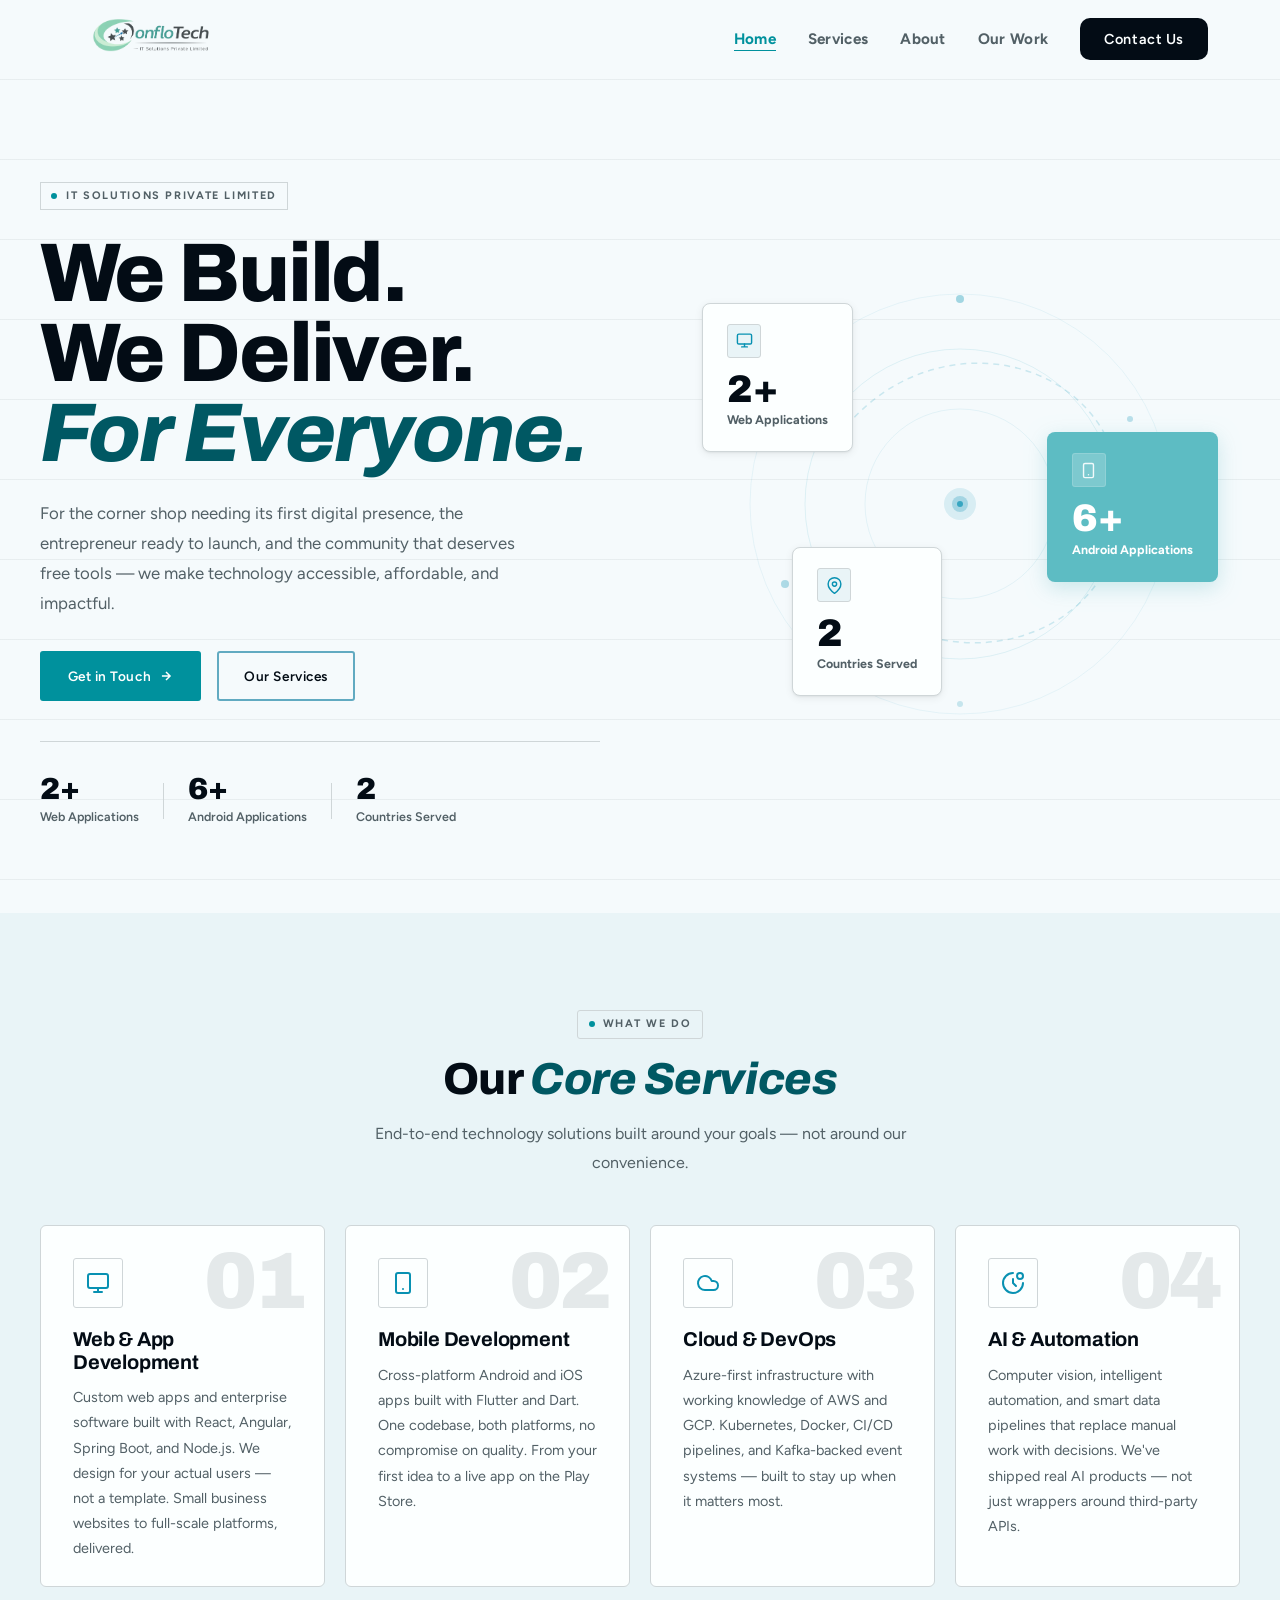
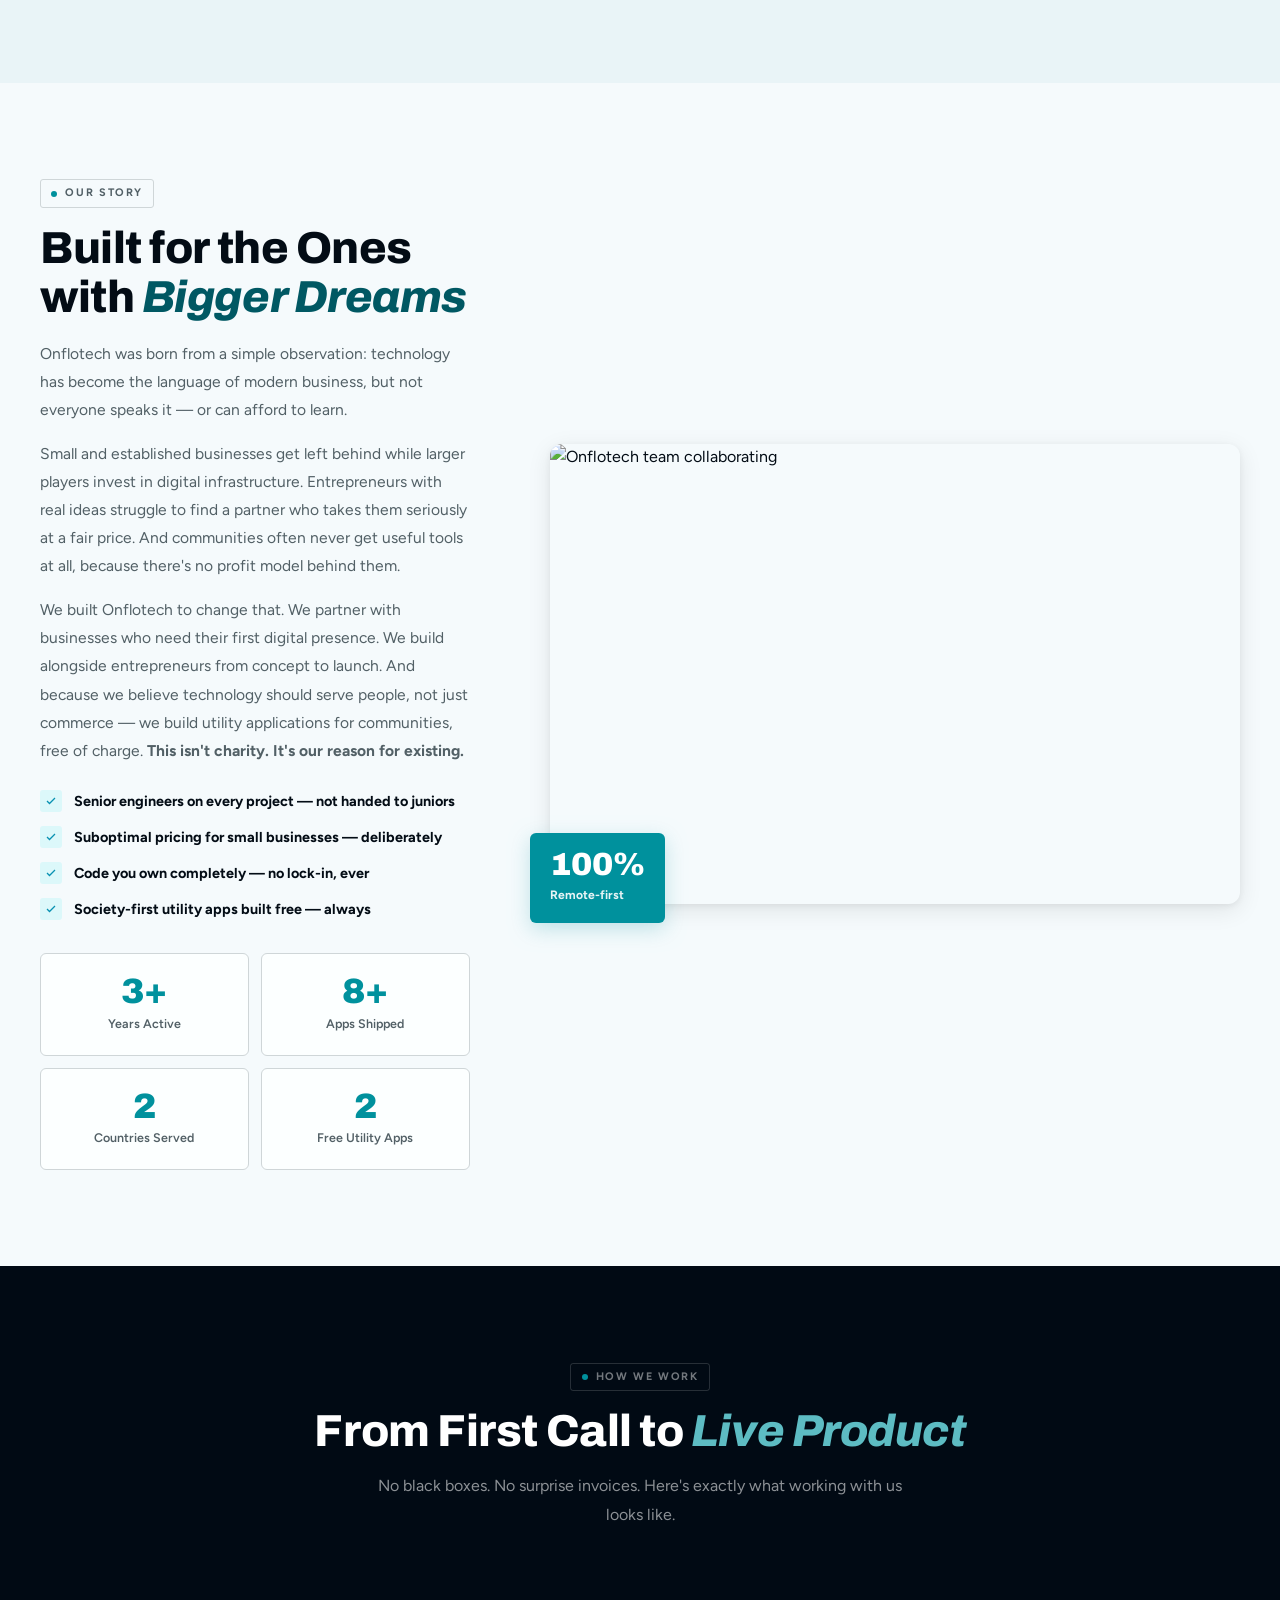
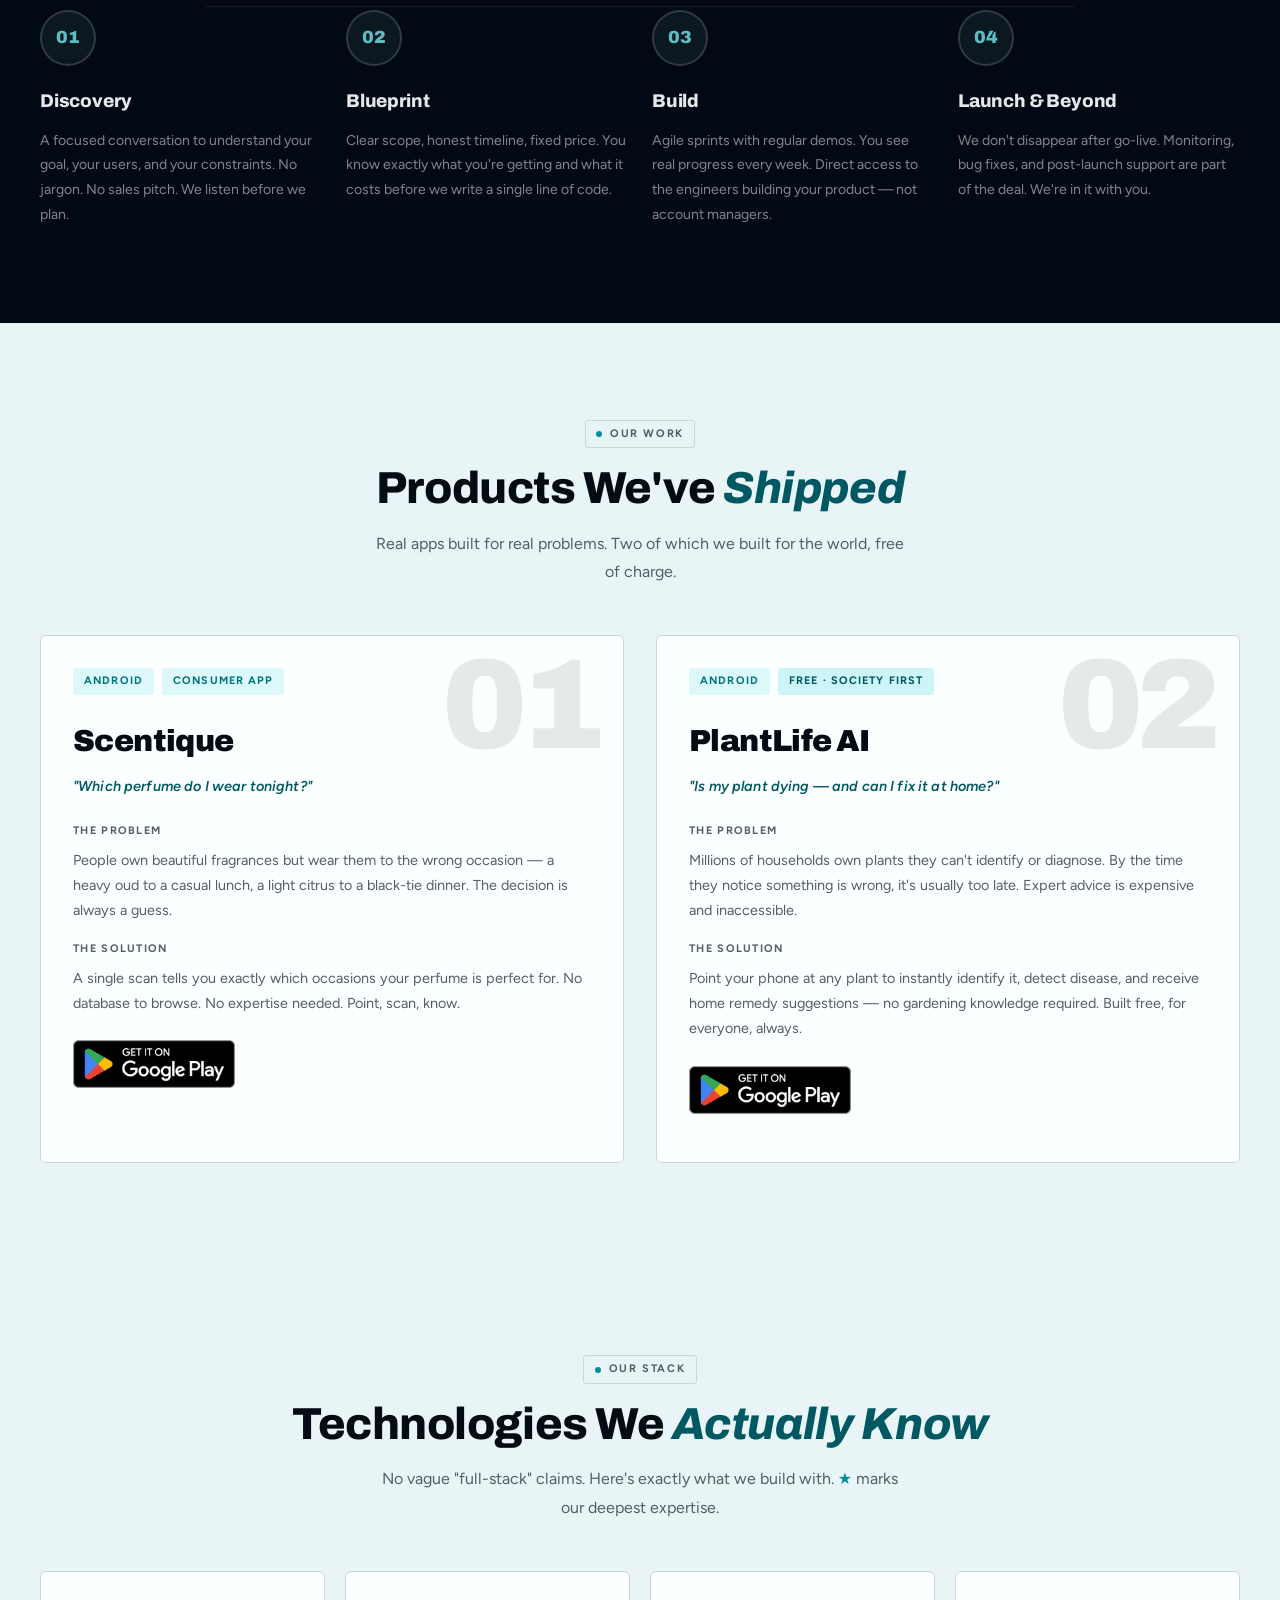
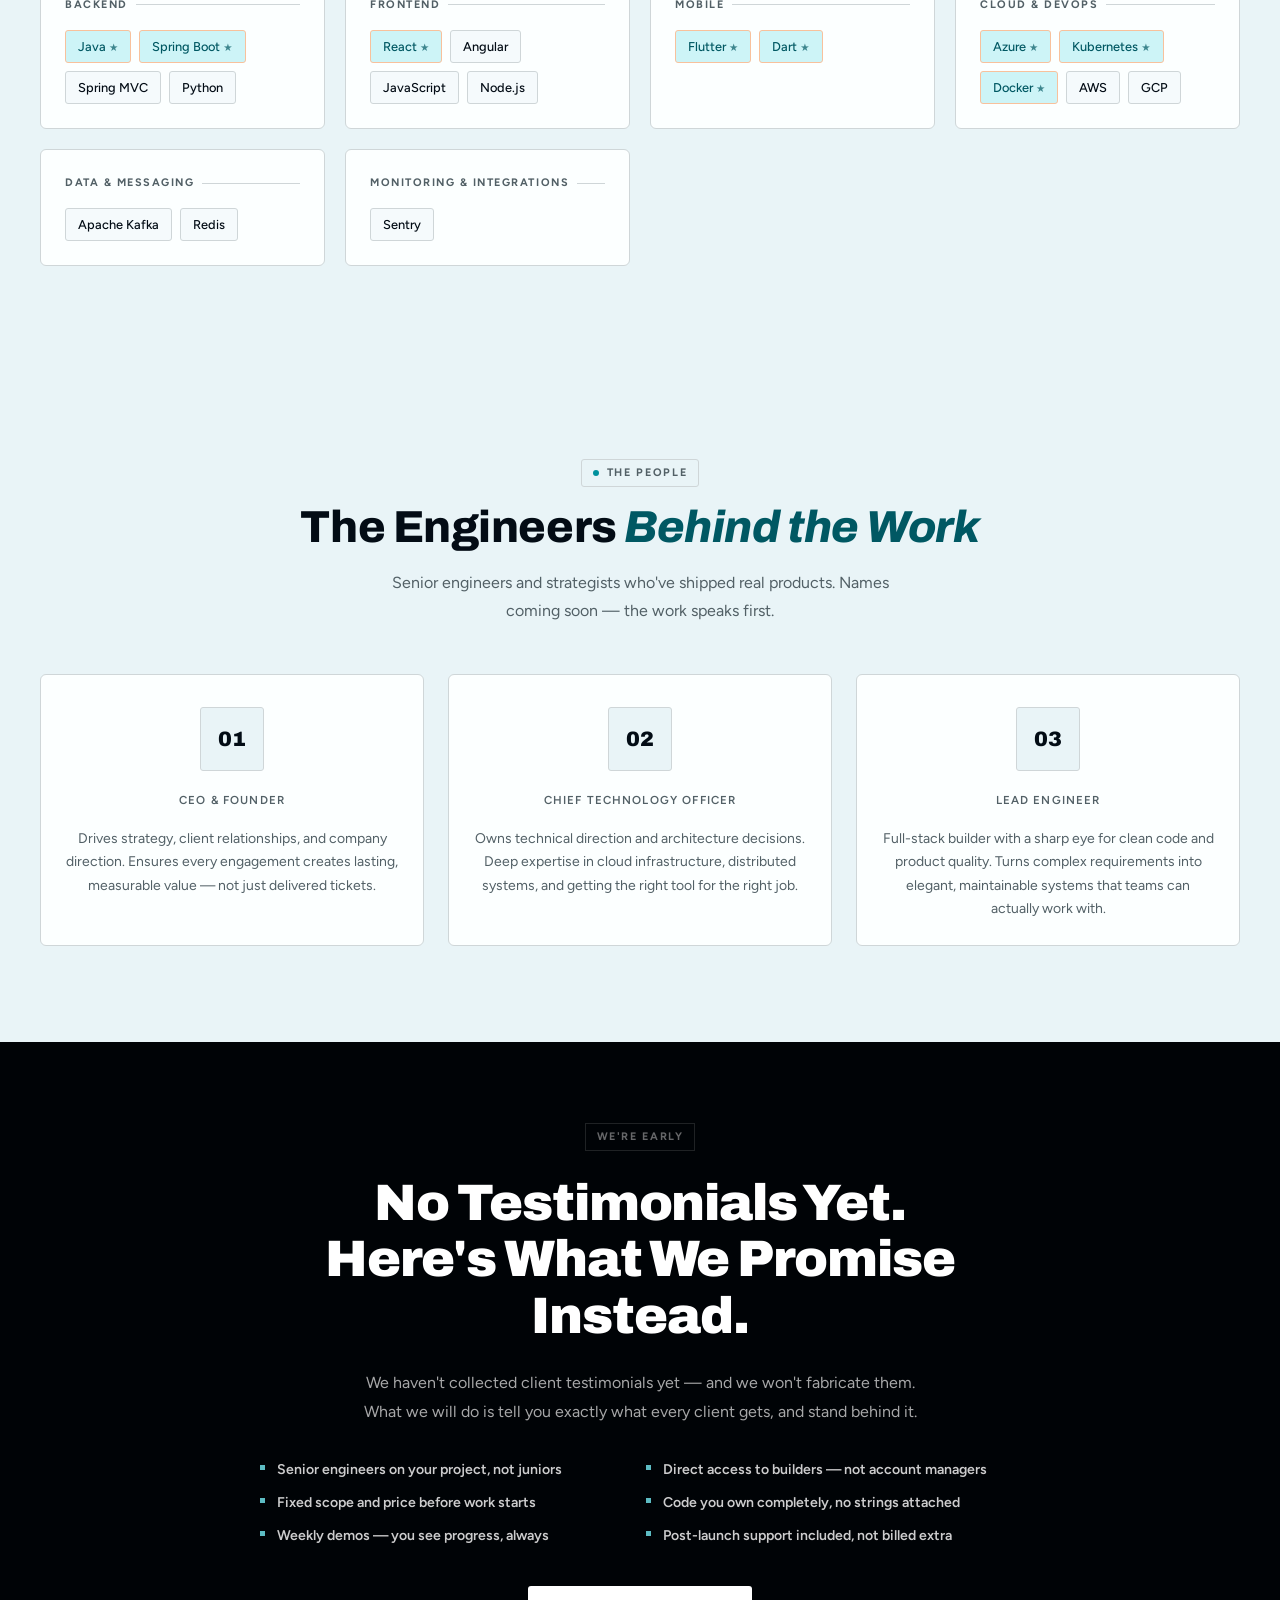
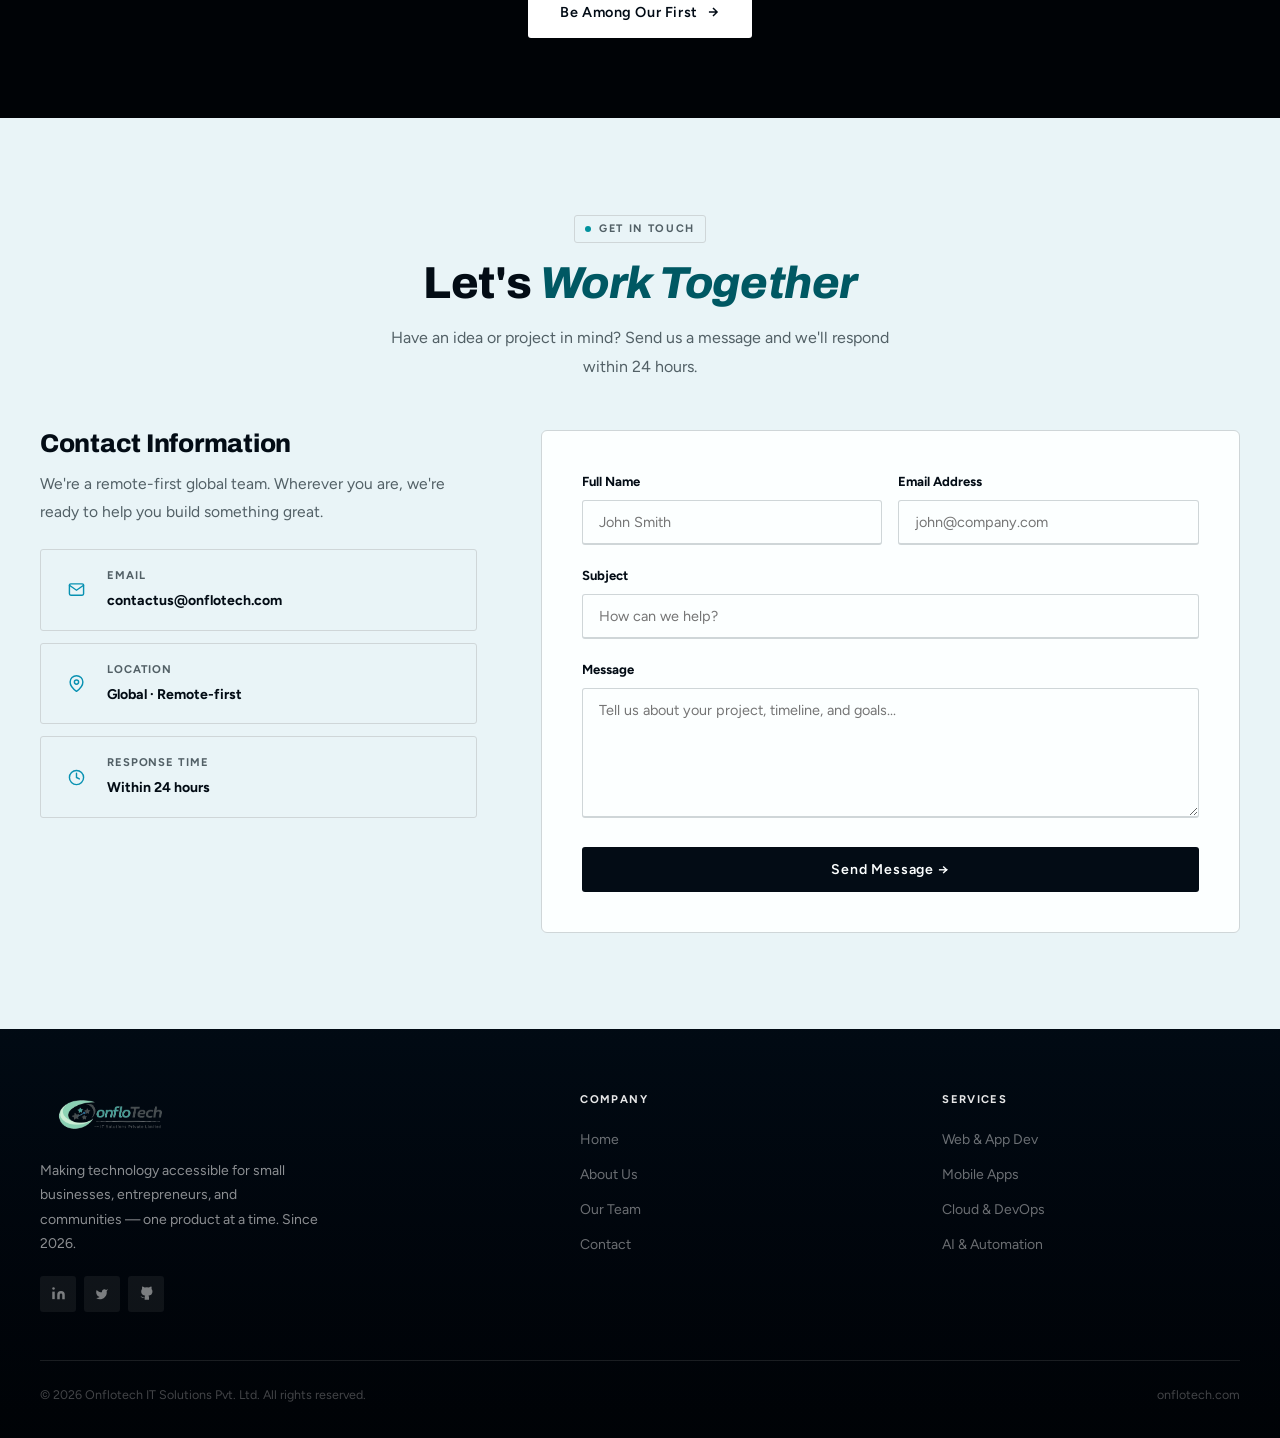
==== commit a268a645: "Updated PlayStore icon name" ====
--- a/index.html
+++ b/index.html
@@ -402,7 +402,7 @@
           <p>A single scan tells you exactly which occasions your perfume is perfect for. No database to browse. No expertise needed. Point, scan, know.</p>
           <div class="store-buttons">
             <a href="https://play.google.com/store/apps/details?id=com.scentique.scentique" target="_blank">
-              <img src="assets/playstore.png" alt="Get it on Google Play">
+              <img src="assets/PlayStore.png" alt="Get it on Google Play">
             </a>
           </div>
         </div>
@@ -426,7 +426,7 @@
           <p>Point your phone at any plant to instantly identify it, detect disease, and receive home remedy suggestions — no gardening knowledge required. Built free, for everyone, always.</p>
           <div class="store-buttons">
             <a href="https://play.google.com/store/apps/details?id=com.nani.plantlife_ai" target="_blank">
-              <img src="assets/playstore.png" alt="Get it on Google Play">
+              <img src="assets/PlayStore.png" alt="Get it on Google Play">
             </a>
           </div>
         </div>
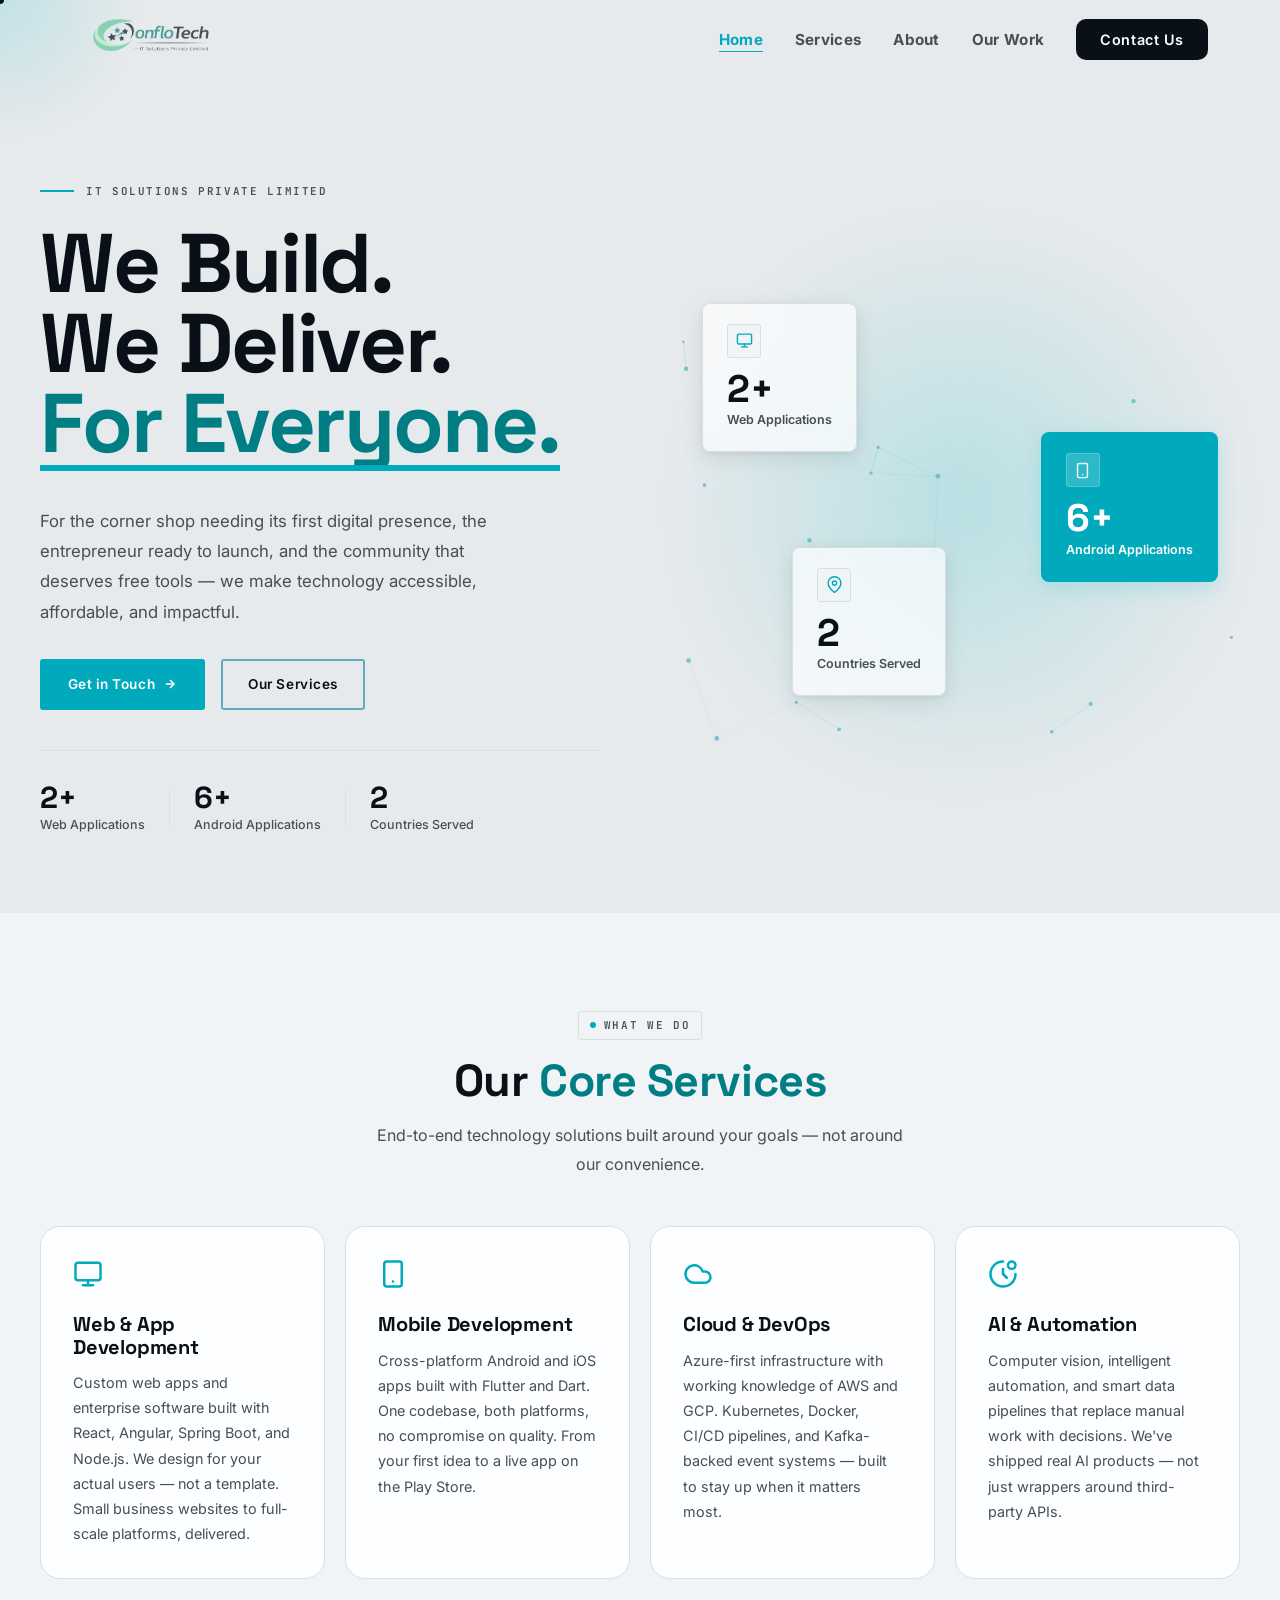
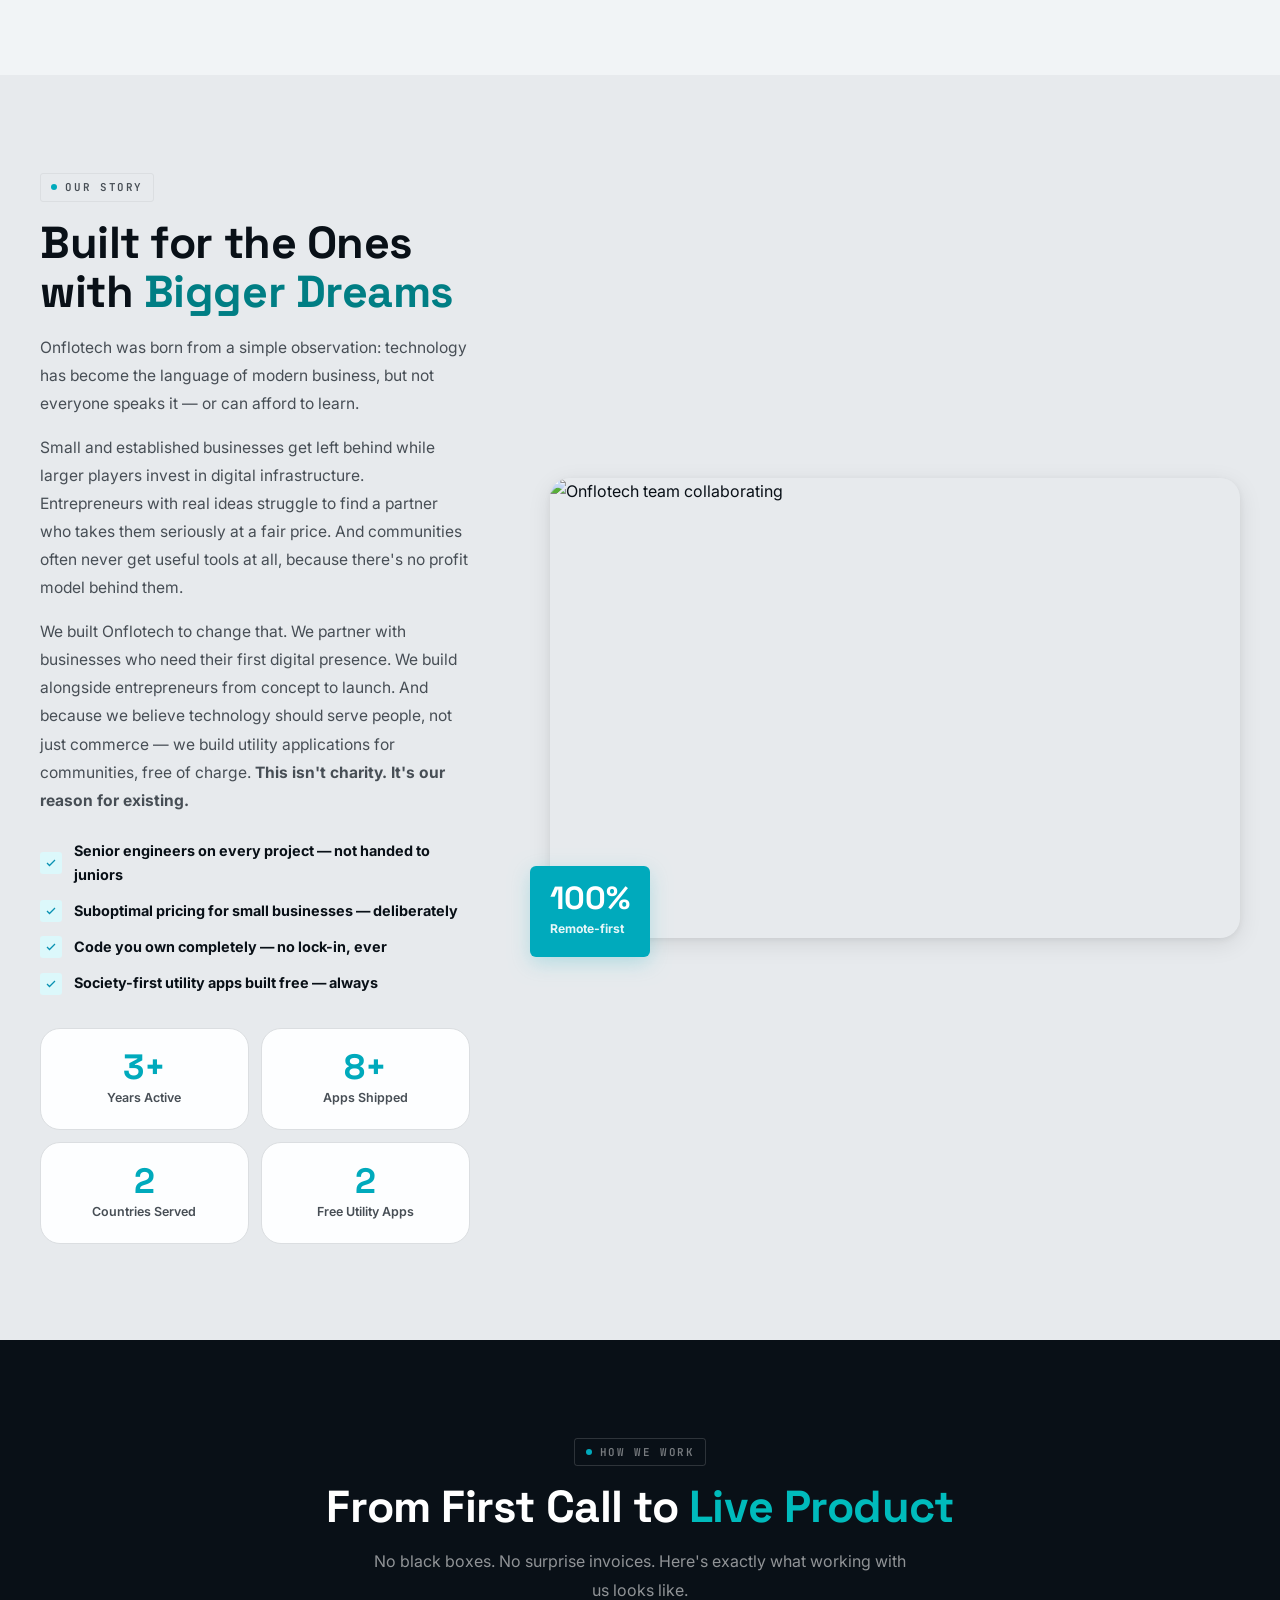
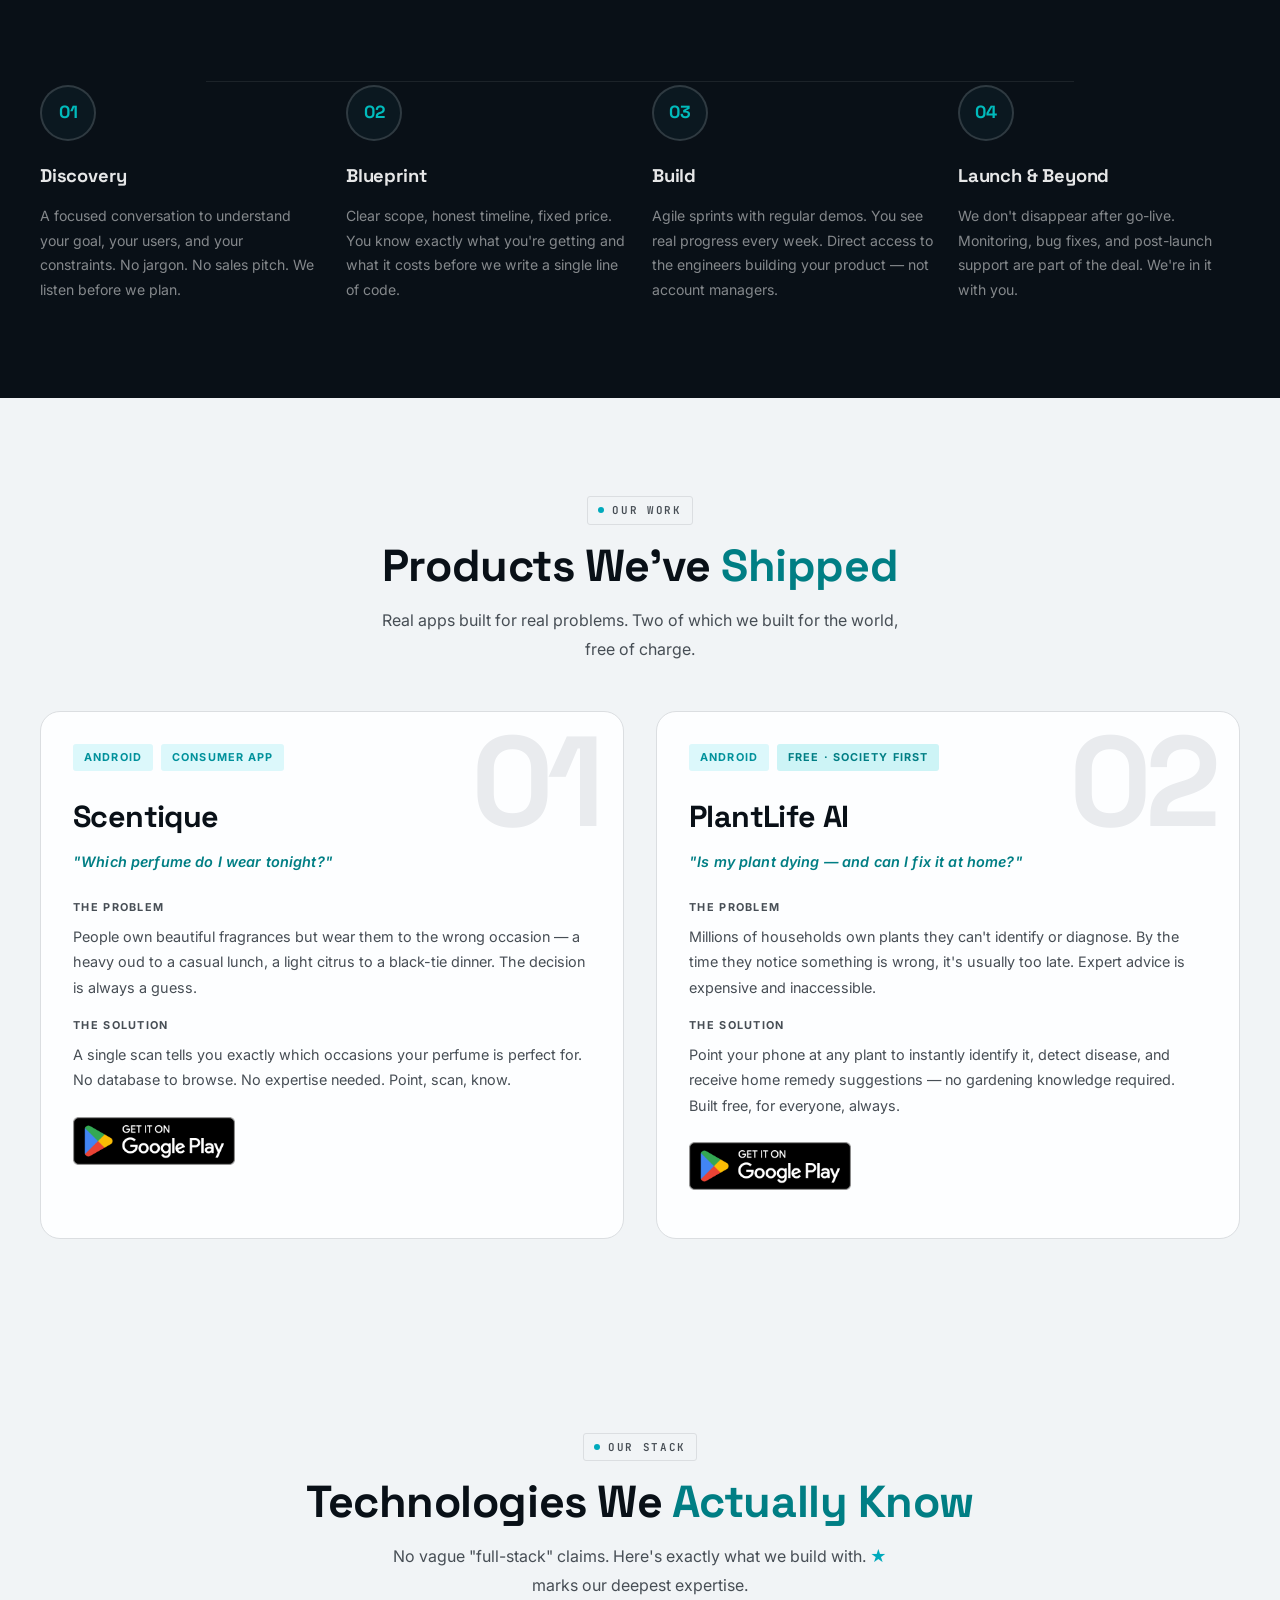
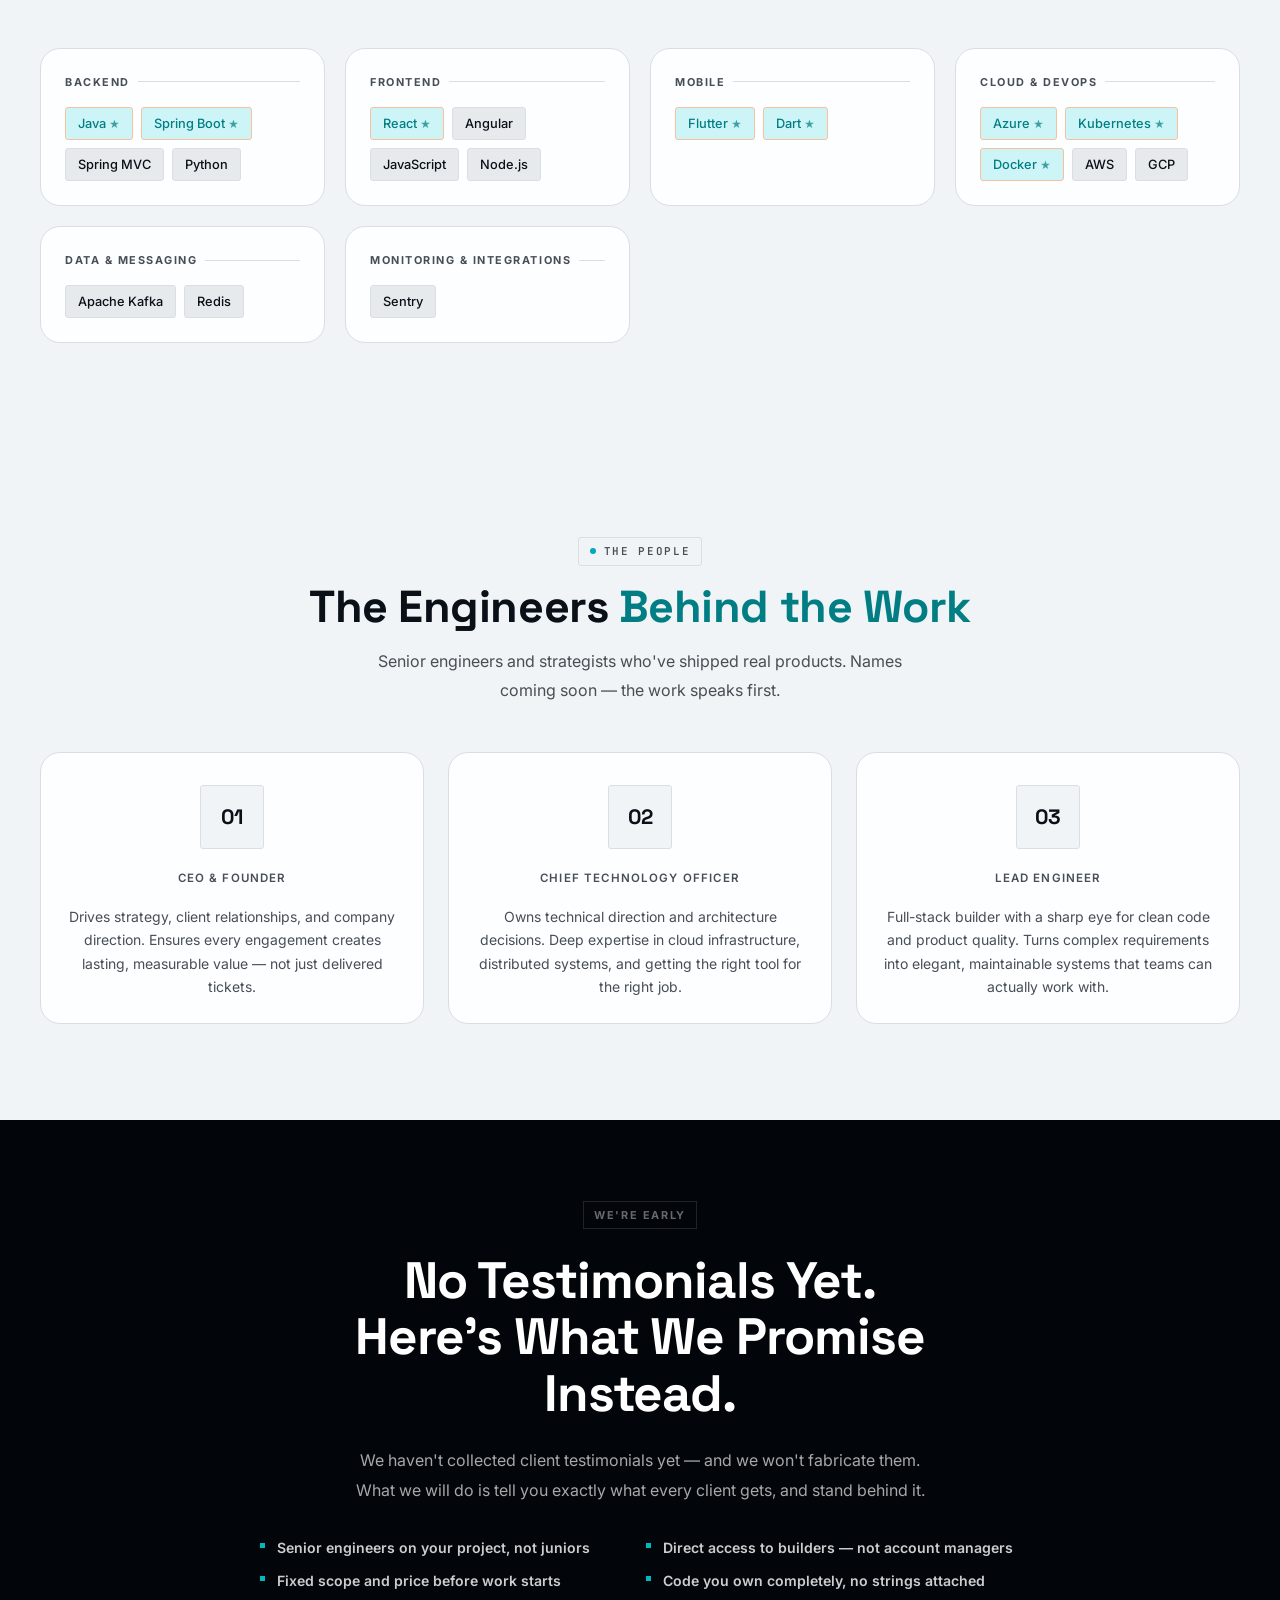
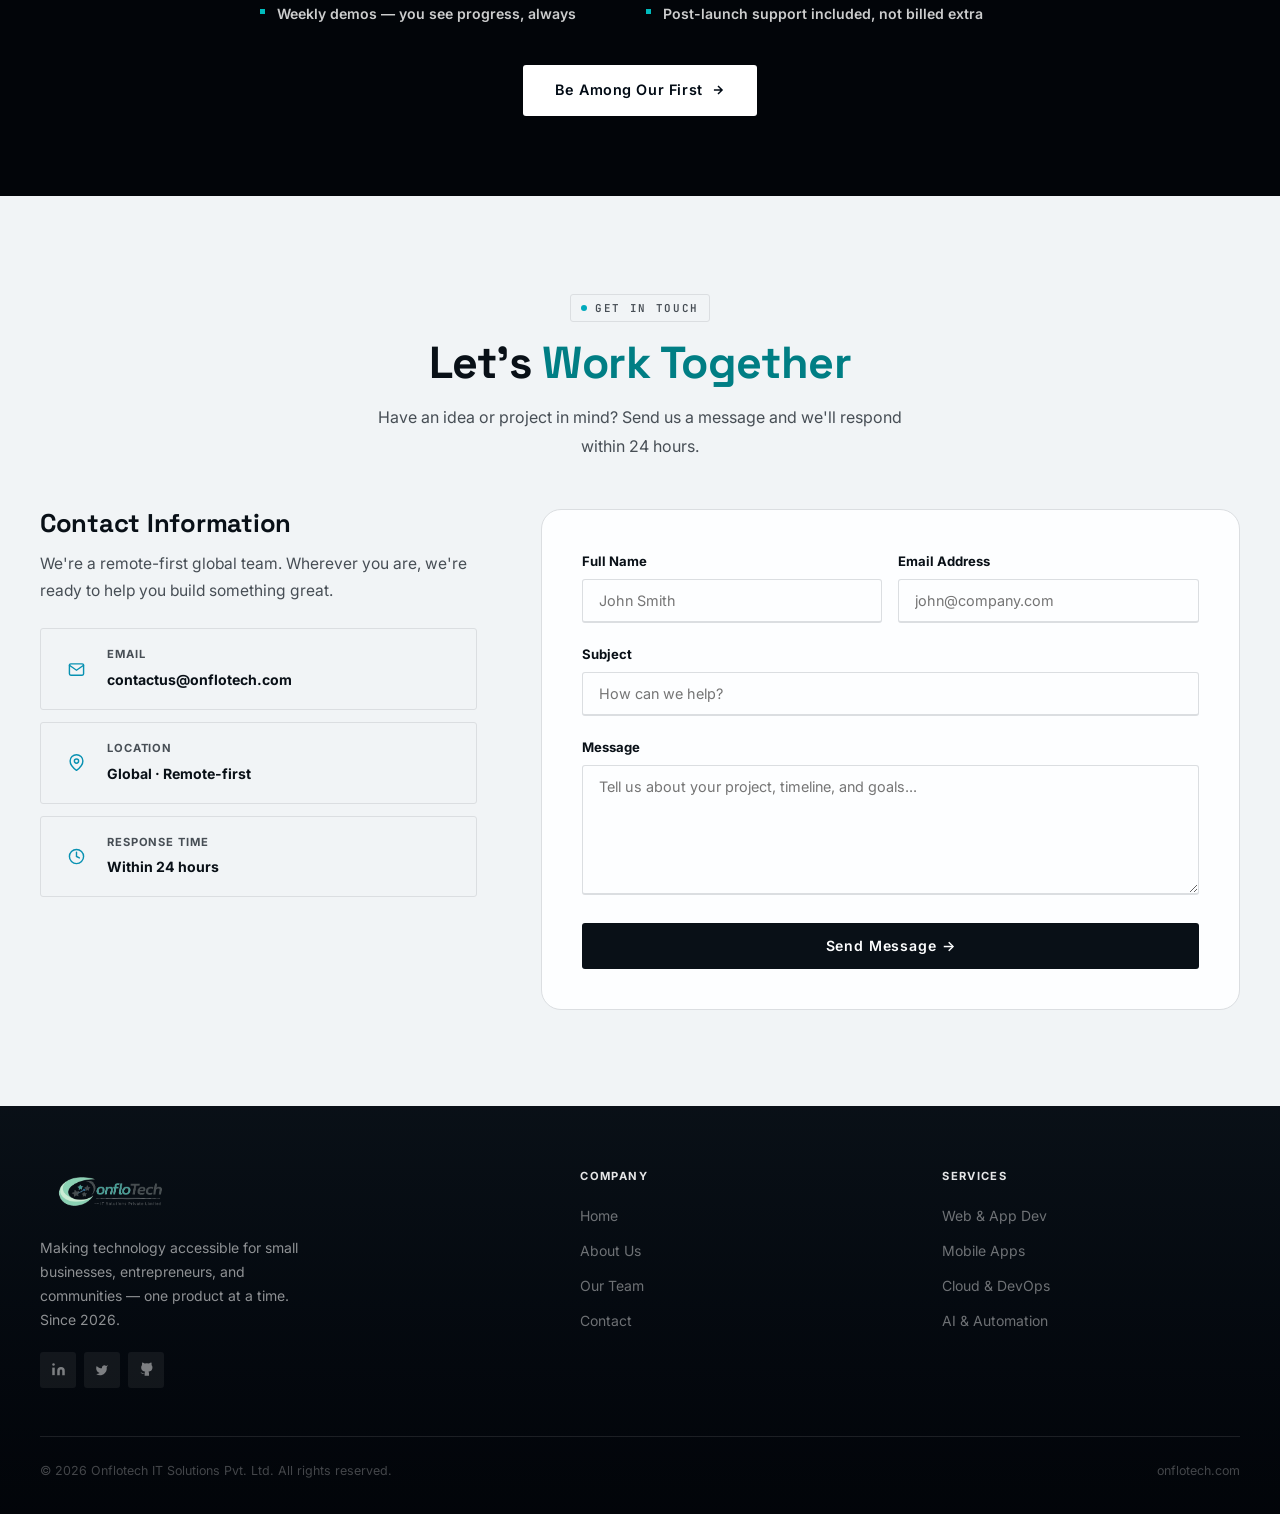
==== commit b1be9ea7: "feat: refresh UI to Kinetic Minimal aesthetic - Type: Space Grotesk + Inter + JetBrains Mono (was Ar" ====
--- a/index.html
+++ b/index.html
@@ -68,8 +68,8 @@
 
   <link rel="preconnect" href="https://fonts.googleapis.com">
   <link rel="preconnect" href="https://fonts.gstatic.com" crossorigin>
-  <link rel="preload" as="style" href="https://fonts.googleapis.com/css2?family=Archivo:wdth,wght@75,700;75,800;75,900;100,700;100,800;100,900&family=Figtree:wght@300;400;500;600;700&display=swap" onload="this.onload=null;this.rel='stylesheet'">
-  <noscript><link href="https://fonts.googleapis.com/css2?family=Archivo:wdth,wght@75,700;75,800;75,900;100,700;100,800;100,900&family=Figtree:wght@300;400;500;600;700&display=swap" rel="stylesheet"></noscript>
+  <link rel="preload" as="style" href="https://fonts.googleapis.com/css2?family=Space+Grotesk:wght@400;500;600;700&family=Inter:wght@300;400;500;600;700&family=JetBrains+Mono:wght@500;600&display=swap" onload="this.onload=null;this.rel='stylesheet'">
+  <noscript><link href="https://fonts.googleapis.com/css2?family=Space+Grotesk:wght@400;500;600;700&family=Inter:wght@300;400;500;600;700&family=JetBrains+Mono:wght@500;600&display=swap" rel="stylesheet"></noscript>
 
   <link rel="stylesheet" href="css/tokens.css">
   <link rel="stylesheet" href="css/base.css">
@@ -89,6 +89,10 @@
 </head>
 <body>
 
+<!-- Custom pointer (dot + trailing teal glow) -->
+<div class="cursor-glow" id="cursorGlow" aria-hidden="true"></div>
+<div class="cursor-dot" id="cursorDot" aria-hidden="true"></div>
+
 <!-- ─── Navigation ────────────────────────────────────────── -->
 <nav id="nav">
   <div class="nav-inner">
@@ -111,7 +115,7 @@
 <!-- Mobile menu overlay -->
 <div class="mobile-overlay" id="mobileOverlay">
   <div class="mob-logo">
-    <img src="assets/logo-white-bg.png" alt="Onflotech" width="1652" height="624">
+   <img src="assets/logo-transparent.png" alt="Onflotech" width="1652" height="624">
   </div>
   <button class="mob-close" onclick="closeMenu()" aria-label="Close menu">
     <svg width="20" height="20" viewBox="0 0 24 24" fill="none" stroke="currentColor" stroke-width="2" stroke-linecap="round">
@@ -130,21 +134,21 @@
   <div class="hero-inner">
 
     <div class="hero-text">
-      <div class="hero-badge">
-        <span class="badge-dot"></span>
-        IT Solutions Private Limited
+      <div class="hero-eyebrow">
+        <span class="eyebrow-bar"></span>
+        <span class="eyebrow-label">IT Solutions Private Limited</span>
       </div>
       <h1 class="hero-title">
-        We Build.<br>
-        We Deliver.<br>
-        <em>For Everyone.</em>
+        <span class="hl"><span>We Build.</span></span>
+        <span class="hl"><span>We Deliver.</span></span>
+        <span class="hl"><span><em>For Everyone.</em></span></span>
       </h1>
       <p class="hero-sub">
         For the corner shop needing its first digital presence, the entrepreneur ready to launch, and the community that deserves free tools — we make technology accessible, affordable, and impactful.
       </p>
       <div class="hero-ctas">
         <a href="#contact" class="btn btn-primary">
-          Get in Touch
+          <span>Get in Touch</span>
           <svg width="14" height="14" viewBox="0 0 24 24" fill="none" stroke="currentColor" stroke-width="2.5"><path d="M5 12h14M12 5l7 7-7 7"/></svg>
         </a>
         <a href="#services" class="btn btn-outline">Our Services</a>
@@ -168,43 +172,26 @@
     </div>
 
     <div class="hero-visual" aria-hidden="true">
-      <div class="orbit-bg">
-        <svg viewBox="0 0 480 480" fill="none" xmlns="http://www.w3.org/2000/svg">
-          <circle cx="240" cy="240" r="210" stroke="rgba(8,145,178,0.07)" stroke-width="1"/>
-          <circle cx="240" cy="240" r="155" stroke="rgba(8,145,178,0.10)" stroke-width="1"/>
-          <circle cx="240" cy="240" r="95"  stroke="rgba(8,145,178,0.08)" stroke-width="1"/>
-          <path d="M 120 170 C 220 40 420 100 400 260 C 380 400 180 420 120 300"
-                stroke="rgba(8,145,178,0.18)" stroke-width="1.5" fill="none"
-                stroke-dasharray="6 5"/>
-          <circle cx="240" cy="35"  r="4" fill="rgba(8,145,178,0.35)"/>
-          <circle cx="410" cy="155" r="3" fill="rgba(8,145,178,0.25)"/>
-          <circle cx="420" cy="310" r="5" fill="rgba(176,122,40,0.45)"/>
-          <circle cx="240" cy="440" r="3" fill="rgba(8,145,178,0.20)"/>
-          <circle cx="65"  cy="320" r="4" fill="rgba(8,145,178,0.30)"/>
-          <circle cx="75"  cy="160" r="3" fill="rgba(176,122,40,0.30)"/>
-          <circle cx="240" cy="240" r="16" fill="rgba(8,145,178,0.12)"/>
-          <circle cx="240" cy="240" r="8"  fill="rgba(8,145,178,0.25)"/>
-          <circle cx="240" cy="240" r="3"  fill="rgba(8,145,178,0.70)"/>
-        </svg>
-      </div>
+      <div class="hero-glow"></div>
+      <canvas class="hero-net" id="heroNet"></canvas>
       <div class="hero-cards">
         <div class="hcard hcard-1">
           <div class="hcard-icon">
-            <svg width="17" height="17" viewBox="0 0 24 24" fill="none" stroke="rgba(8,145,178,1)" stroke-width="2" stroke-linecap="round"><rect x="2" y="3" width="20" height="14" rx="2"/><path d="M8 21h8M12 17v4"/></svg>
+            <svg width="17" height="17" viewBox="0 0 24 24" fill="none" stroke="var(--clr-primary)" stroke-width="2" stroke-linecap="round"><rect x="2" y="3" width="20" height="14" rx="2"/><path d="M8 21h8M12 17v4"/></svg>
           </div>
           <span class="hcard-num">2+</span>
           <span class="hcard-label">Web Applications</span>
         </div>
         <div class="hcard hcard-2 hcard-accent">
           <div class="hcard-icon">
-            <svg width="17" height="17" viewBox="0 0 24 24" fill="none" stroke="rgba(255,255,255,0.9)" stroke-width="2" stroke-linecap="round"><rect x="5" y="2" width="14" height="20" rx="2"/><line x1="12" y1="18" x2="12" y2="18"/></svg>
+            <svg width="17" height="17" viewBox="0 0 24 24" fill="none" stroke="rgba(255,255,255,0.95)" stroke-width="2" stroke-linecap="round"><rect x="5" y="2" width="14" height="20" rx="2"/><line x1="12" y1="18" x2="12" y2="18"/></svg>
           </div>
           <span class="hcard-num">6+</span>
           <span class="hcard-label">Android Applications</span>
         </div>
         <div class="hcard hcard-3">
           <div class="hcard-icon">
-            <svg width="17" height="17" viewBox="0 0 24 24" fill="none" stroke="rgba(8,145,178,1)" stroke-width="2" stroke-linecap="round"><path d="M21 10c0 7-9 13-9 13s-9-6-9-13a9 9 0 0 1 18 0z"/><circle cx="12" cy="10" r="3"/></svg>
+            <svg width="17" height="17" viewBox="0 0 24 24" fill="none" stroke="var(--clr-primary)" stroke-width="2" stroke-linecap="round"><path d="M21 10c0 7-9 13-9 13s-9-6-9-13a9 9 0 0 1 18 0z"/><circle cx="12" cy="10" r="3"/></svg>
           </div>
           <span class="hcard-num">2</span>
           <span class="hcard-label">Countries Served</span>
@@ -227,7 +214,6 @@
     <div class="services-grid">
 
       <div class="svc-card fi">
-        <span class="svc-num" aria-hidden="true">01</span>
         <div class="svc-icon">
           <svg width="24" height="24" viewBox="0 0 24 24" fill="none" stroke="rgba(8,145,178,1)" stroke-width="2" stroke-linecap="round" stroke-linejoin="round">
             <rect x="2" y="3" width="20" height="14" rx="2"/><path d="M8 21h8M12 17v4"/>
@@ -238,7 +224,6 @@
       </div>
 
       <div class="svc-card fi d1">
-        <span class="svc-num" aria-hidden="true">02</span>
         <div class="svc-icon">
           <svg width="24" height="24" viewBox="0 0 24 24" fill="none" stroke="rgba(8,145,178,1)" stroke-width="2" stroke-linecap="round" stroke-linejoin="round">
             <rect x="5" y="2" width="14" height="20" rx="2"/><line x1="12" y1="18" x2="12.01" y2="18"/>
@@ -249,7 +234,6 @@
       </div>
 
       <div class="svc-card fi d2">
-        <span class="svc-num" aria-hidden="true">03</span>
         <div class="svc-icon">
           <svg width="24" height="24" viewBox="0 0 24 24" fill="none" stroke="rgba(8,145,178,1)" stroke-width="2" stroke-linecap="round" stroke-linejoin="round">
             <path d="M17.5 19H9a7 7 0 1 1 6.71-9h1.79a4.5 4.5 0 1 1 0 9Z"/>
@@ -260,7 +244,6 @@
       </div>
 
       <div class="svc-card fi d3">
-        <span class="svc-num" aria-hidden="true">04</span>
         <div class="svc-icon">
           <svg width="24" height="24" viewBox="0 0 24 24" fill="none" stroke="rgba(8,145,178,1)" stroke-width="2" stroke-linecap="round" stroke-linejoin="round">
             <path d="M12 2a10 10 0 1 0 10 10"/><path d="M12 8v4l3 3"/><circle cx="19" cy="5" r="3"/>
--- a/css/tokens.css
+++ b/css/tokens.css
@@ -1,30 +1,35 @@
 :root {
-  /* ── Colors (OKLCH) ── */
-  --clr-bg:          oklch(0.982 0.006 220);
-  --clr-bg-alt:      oklch(0.960 0.012 220);
-  --clr-surface:     oklch(0.997 0.003 220);
-  --clr-dark:        oklch(0.14 0.028 241);
-  --clr-dark-2:      oklch(0.09 0.020 241);
+  /* ── Colors (OKLCH) — Kinetic Minimal: neutral canvas, two-step teal ── */
+  --clr-bg:          oklch(0.935 0.005 250);   /* soft grey page — cards pop above it */
+  --clr-bg-alt:      oklch(0.965 0.004 250);   /* lighter alt section band */
+  --clr-surface:     oklch(0.997 0.002 250);   /* cards — near white, lift above bg */
+  --clr-dark:        oklch(0.17 0.018 250);    /* ink */
+  --clr-dark-2:      oklch(0.11 0.016 250);
 
-  --clr-primary:     oklch(0.58 0.14 202);
-  --clr-primary-d:   oklch(0.49 0.13 202);
-  --clr-primary-l:   oklch(0.87 0.07 202);
-  --clr-primary-ll:  oklch(0.96 0.03 202);
+  /* teal B — fills / motion / hovers */
+  --clr-primary:     oklch(0.66 0.145 205);
+  --clr-primary-d:   oklch(0.58 0.14 200);     /* hover */
+  --clr-primary-l:   oklch(0.88 0.07 205);
+  --clr-primary-ll:  oklch(0.96 0.03 205);
 
-  --clr-accent:       oklch(0.74 0.09 202);
-  --clr-accent-l:     oklch(0.94 0.04 202);
-  --clr-accent-dark:  oklch(0.40 0.12 202);
-  --clr-warm-surface: oklch(0.978 0.007 202);
+  --clr-accent:       oklch(0.70 0.155 195);   /* electric A — reserved micro-accents */
+  --clr-accent-l:     oklch(0.94 0.04 200);
+  --clr-accent-dark:  oklch(0.52 0.13 198);    /* teal C — text / links / em (contrast-safe) */
+  --clr-warm-surface: oklch(0.978 0.005 205);
 
-  --clr-text:        oklch(0.15 0.025 240);
-  --clr-muted:       oklch(0.48 0.020 225);
-  --clr-border:      oklch(0.87 0.008 220);
-  --clr-border-l:    oklch(0.93 0.005 220);
-  --clr-ink:         oklch(0.11 0.020 240);
+  /* one warm spark — amber, <1% usage */
+  --clr-spark:        oklch(0.80 0.135 72);
+
+  --clr-text:        oklch(0.17 0.018 250);
+  --clr-muted:       oklch(0.42 0.015 250);
+  --clr-border:      oklch(0.90 0.005 250);
+  --clr-border-l:    oklch(0.94 0.004 250);
+  --clr-ink:         oklch(0.13 0.016 250);
 
   /* ── Typography ── */
-  --fn-display: 'Archivo', system-ui, sans-serif;
-  --fn-body:    'Figtree', system-ui, sans-serif;
+  --fn-display: 'Space Grotesk', system-ui, sans-serif;
+  --fn-body:    'Inter', system-ui, sans-serif;
+  --fn-mono:    'JetBrains Mono', ui-monospace, monospace;
 
   --ls-tight:  -0.025em;
   --ls-normal: -0.01em;
@@ -57,8 +62,8 @@
   --shadow-sm:      0 2px 8px oklch(0.12 0.015 240 / 0.07), 0 1px 2px oklch(0.12 0.015 240 / 0.05);
   --shadow-md:      0 6px 24px oklch(0.12 0.015 240 / 0.09), 0 2px 6px oklch(0.12 0.015 240 / 0.06);
   --shadow-lg:      0 16px 40px oklch(0.12 0.015 240 / 0.12), 0 4px 12px oklch(0.12 0.015 240 / 0.08);
-  --shadow-primary: 0 6px 20px oklch(0.58 0.14 202 / 0.22);
-  --shadow-accent:  0 6px 20px oklch(0.58 0.14 202 / 0.18);
+  --shadow-primary: 0 6px 20px oklch(0.66 0.145 205 / 0.22);
+  --shadow-accent:  0 6px 20px oklch(0.66 0.145 205 / 0.18);
 
   /* ── Motion ── */
   --ease-out:  cubic-bezier(0.16, 1, 0.3, 1);
--- a/css/base.css
+++ b/css/base.css
@@ -50,3 +50,40 @@
 @media (max-width: 580px) {
   .section { padding: var(--sp-16) var(--sp-5); }
 }
+
+/* ── Custom pointer (dot + trailing teal glow) ── */
+@media (hover: hover) and (pointer: fine) {
+  body { cursor: none; }
+  body a, body button, body input, body textarea, body label, body select { cursor: none; }
+
+  .cursor-dot {
+    position: fixed;
+    top: 0; left: 0;
+    width: 8px; height: 8px;
+    margin: -4px 0 0 -4px;
+    border-radius: 50%;
+    background: var(--clr-text);
+    pointer-events: none;
+    z-index: 10000;
+    transition: width 0.2s var(--ease-out), height 0.2s var(--ease-out),
+                background 0.2s var(--ease-out), margin 0.2s var(--ease-out);
+  }
+  .cursor-dot.hot {
+    width: 44px; height: 44px;
+    margin: -22px 0 0 -22px;
+    background: oklch(0.66 0.145 205 / 0.18);
+  }
+  .cursor-glow {
+    position: fixed;
+    top: 0; left: 0;
+    width: 320px; height: 320px;
+    margin: -160px 0 0 -160px;
+    border-radius: 50%;
+    background: radial-gradient(circle, oklch(0.70 0.155 195 / 0.16), transparent 62%);
+    pointer-events: none;
+    z-index: 9999;
+  }
+}
+@media (hover: none), (pointer: coarse) {
+  .cursor-dot, .cursor-glow { display: none; }
+}
--- a/css/components.css
+++ b/css/components.css
@@ -3,9 +3,9 @@
   display: inline-flex;
   align-items: center;
   gap: var(--sp-2);
-  font-family: var(--fn-body);
+  font-family: var(--fn-mono);
   font-size: 0.68rem;
-  font-weight: 700;
+  font-weight: 600;
   letter-spacing: var(--ls-wide);
   text-transform: uppercase;
   color: var(--clr-muted);
@@ -32,7 +32,7 @@
   line-height: 1.1;
 }
 .section-title em {
-  font-style: italic;
+  font-style: normal;
   color: var(--clr-accent-dark);
 }
 
--- a/css/nav.css
+++ b/css/nav.css
@@ -139,9 +139,9 @@
 .mobile-overlay .mob-logo {
   position: absolute;
   top: var(--sp-5);
-  left: var(--sp-8);
+  left: var(--sp-5);
 }
-.mobile-overlay .mob-logo img { height: 42px; }
+.mobile-overlay .mob-logo img { height: 38px; width: auto; }
 
 .mobile-overlay a {
   font-family: var(--fn-body);
--- a/css/hero.css
+++ b/css/hero.css
@@ -1,13 +1,6 @@
+/* ── HERO — Kinetic Minimal: no grid, dynamic orbit visual, motion-led ── */
 #home {
   background-color: var(--clr-bg);
-  background-image: repeating-linear-gradient(
-    0deg,
-    transparent,
-    transparent 79px,
-    oklch(0.87 0.008 220 / 0.35) 79px,
-    oklch(0.87 0.008 220 / 0.35) 80px
-  );
-  background-size: 100% 80px;
   min-height: calc(100vh - 66px);
   display: flex;
   align-items: center;
@@ -28,42 +21,69 @@
   z-index: 1;
 }
 
-/* ── Text ── */
-.hero-badge {
+/* grid item must be allowed to shrink below content min-width,
+   otherwise the stats row forces the column wider than narrow viewports */
+.hero-text { min-width: 0; }
+
+/* ── Eyebrow (bar + mono label) ── */
+.hero-eyebrow {
   display: inline-flex;
   align-items: center;
-  gap: 0.55rem;
-  background: transparent;
-  border: 1px solid var(--clr-border);
-  color: var(--clr-muted);
-  font-family: var(--fn-body);
+  gap: 0.75rem;
+  margin-bottom: var(--sp-6);
+  opacity: 0;
+  animation: hero-rise 0.8s 0.1s var(--ease-out) forwards;
+}
+.eyebrow-bar { width: 34px; height: 1.5px; background: var(--clr-primary); }
+.eyebrow-label {
+  font-family: var(--fn-mono);
   font-size: 0.68rem;
-  font-weight: 700;
+  font-weight: 600;
   letter-spacing: var(--ls-wide);
   text-transform: uppercase;
-  padding: 0.25rem 0.65rem;
-  border-radius: 0;
-  margin-bottom: var(--sp-6);
-}
-.badge-dot {
-  width: 6px; height: 6px;
-  background: var(--clr-primary);
-  border-radius: 50%;
-  animation: none;
-}
-
+  color: var(--clr-muted);
+}
+
+/* ── Title — same sizing, line-reveal + drawn underline ── */
 .hero-title {
   font-family: var(--fn-display);
   font-size: clamp(3.4rem, 6.5vw, 6.2rem);
-  font-weight: 800;
+  font-weight: 700;
   line-height: 0.96;
   color: var(--clr-text);
   margin-bottom: var(--sp-6);
   letter-spacing: var(--ls-tight);
 }
+.hero-title .hl {
+  display: block;
+  overflow: hidden;
+  /* room for descenders + the drawn underline (line-height is 0.96) */
+  padding-bottom: 0.22em;
+  margin-bottom: -0.22em;
+}
+.hero-title .hl:last-child { margin-bottom: 0; }
+.hero-title .hl > span {
+  display: block;
+  transform: translateY(110%);
+  animation: hero-reveal 1s var(--ease-expo) forwards;
+}
+.hero-title .hl:nth-child(1) > span { animation-delay: 0.18s; }
+.hero-title .hl:nth-child(2) > span { animation-delay: 0.30s; }
+.hero-title .hl:nth-child(3) > span { animation-delay: 0.42s; }
 .hero-title em {
-  font-style: italic;
+  font-style: normal;
   color: var(--clr-accent-dark);
+  position: relative;
+}
+.hero-title em::after {
+  content: "";
+  position: absolute;
+  left: 0; bottom: 0.06em;
+  width: 100%; height: 0.07em;
+  background: var(--clr-primary);
+  transform: scaleX(0);
+  transform-origin: left;
+  animation: hero-draw 0.9s 1.15s var(--ease-expo) forwards;
 }
 
 .hero-sub {
@@ -72,6 +92,8 @@
   line-height: 1.8;
   max-width: 480px;
   margin-bottom: var(--sp-8);
+  opacity: 0;
+  animation: hero-rise 0.9s 0.7s var(--ease-out) forwards;
 }
 
 .hero-ctas {
@@ -80,6 +102,8 @@
   flex-wrap: wrap;
   align-items: center;
   margin-bottom: var(--sp-10);
+  opacity: 0;
+  animation: hero-rise 0.9s 0.85s var(--ease-out) forwards;
 }
 
 .hero-stats {
@@ -88,119 +112,114 @@
   gap: var(--sp-6);
   padding-top: var(--sp-8);
   border-top: 1px solid var(--clr-border);
+  opacity: 0;
+  animation: hero-rise 0.9s 1s var(--ease-out) forwards;
 }
 .hero-stat strong {
   display: block;
   font-family: var(--fn-display);
   font-size: 1.9rem;
-  font-weight: 900;
+  font-weight: 700;
   color: var(--clr-text);
   line-height: 1;
 }
 .hero-stat span {
   font-size: 0.78rem;
-  font-weight: 600;
+  font-weight: 500;
   color: var(--clr-muted);
   margin-top: 2px;
   display: block;
 }
-.stat-sep {
-  width: 1px; height: 36px;
-  background: var(--clr-border);
-  flex-shrink: 0;
-}
-
-/* ── Visual side ── */
-.hero-visual {
-  position: relative;
-  height: 480px;
-}
-
-.orbit-bg {
+.stat-sep { width: 1px; height: 36px; background: var(--clr-border); flex-shrink: 0; }
+
+/* ── Dynamic visual ── */
+.hero-visual { position: relative; height: 480px; }
+
+/* drifting teal glow — replaces the old grid as the "alive" background */
+.hero-glow {
+  position: absolute;
+  inset: -15%;
+  background: radial-gradient(circle at 50% 50%, oklch(0.70 0.155 195 / 0.20), transparent 62%);
+  filter: blur(8px);
+  animation: hero-glow-drift 14s ease-in-out infinite;
+  pointer-events: none;
+}
+
+/* particle-network centerpiece */
+.hero-net {
   position: absolute;
   inset: 0;
-  pointer-events: none;
-  overflow: hidden;
-}
-.orbit-bg svg {
-  width: 100%;
-  height: 100%;
-}
-
-.hero-cards {
-  position: absolute;
-  inset: 0;
-}
-
+  width: 100%; height: 100%;
+  display: block;
+}
+
+.hero-cards { position: absolute; inset: 0; }
 .hcard {
   position: absolute;
-  background: var(--clr-surface);
+  background: oklch(0.997 0.002 250 / 0.72);
+  backdrop-filter: blur(10px);
+  -webkit-backdrop-filter: blur(10px);
   border: 1px solid var(--clr-border);
   border-radius: var(--r-lg);
   padding: var(--sp-5) var(--sp-6);
-  box-shadow: var(--shadow-sm);
-}
-
-.hcard-1 {
-  top: 8%; left: 4%;
-  animation: card-entrance 0.8s 0.4s var(--ease-out) both, float-y 4.5s 1.2s ease-in-out infinite;
-}
-.hcard-2 {
-  top: 35%; right: 4%;
-  animation: card-entrance 0.8s 0.65s var(--ease-out) both, float-y 5.2s 1.8s ease-in-out infinite;
-}
-.hcard-3 {
-  bottom: 10%; left: 20%;
-  animation: card-entrance 0.8s 0.9s var(--ease-out) both, float-y 4.8s 2.4s ease-in-out infinite;
-}
+  box-shadow: var(--shadow-md);
+}
+.hcard-1 { top: 8%;  left: 4%;  animation: card-entrance 0.8s 0.4s var(--ease-out) both, float-y 4.5s 1.2s ease-in-out infinite; }
+.hcard-2 { top: 35%; right: 4%; animation: card-entrance 0.8s 0.65s var(--ease-out) both, float-y 5.2s 1.8s ease-in-out infinite; }
+.hcard-3 { bottom: 10%; left: 20%; animation: card-entrance 0.8s 0.9s var(--ease-out) both, float-y 4.8s 2.4s ease-in-out infinite; }
 
 .hcard-icon {
   width: 34px; height: 34px;
   background: var(--clr-bg-alt);
   border: 1px solid var(--clr-border);
   border-radius: var(--r-sm);
-  display: flex;
-  align-items: center;
-  justify-content: center;
+  display: flex; align-items: center; justify-content: center;
   margin-bottom: var(--sp-3);
 }
 .hcard-num {
   display: block;
   font-family: var(--fn-display);
   font-size: 2.4rem;
-  font-weight: 900;
+  font-weight: 700;
   color: var(--clr-text);
   line-height: 1;
   margin-bottom: 2px;
 }
-.hcard-label {
-  display: block;
-  font-size: 0.78rem;
-  font-weight: 700;
-  color: var(--clr-muted);
-  white-space: nowrap;
-}
-
-/* ── Accent card (highlight in amber) ── */
+.hcard-label { display: block; font-size: 0.78rem; font-weight: 600; color: var(--clr-muted); white-space: nowrap; }
+
+/* accent card — teal fill */
 .hcard.hcard-accent {
-  background: var(--clr-accent);
+  background: var(--clr-primary);
   border-color: transparent;
   box-shadow: var(--shadow-accent);
 }
-.hcard.hcard-accent .hcard-icon {
-  background: rgba(255,255,255, 0.2);
-  border-color: rgba(255,255,255, 0.15);
-}
+.hcard.hcard-accent .hcard-icon { background: rgba(255,255,255,0.18); border-color: rgba(255,255,255,0.18); }
 .hcard.hcard-accent .hcard-num,
 .hcard.hcard-accent .hcard-label { color: #fff; }
 
+@keyframes hero-reveal { to { transform: translateY(0); } }
+@keyframes hero-draw   { to { transform: scaleX(1); } }
+@keyframes hero-rise   { from { opacity: 0; transform: translateY(14px); } to { opacity: 1; transform: translateY(0); } }
+@keyframes hero-glow-drift {
+  0%, 100% { transform: translate(0, 0) scale(1); opacity: 0.9; }
+  50%      { transform: translate(4%, -5%) scale(1.08); opacity: 1; }
+}
 @media (max-width: 960px) {
-  .hero-inner   { grid-template-columns: 1fr; gap: var(--sp-12); }
-  .hero-visual  { display: none; }
+  .hero-inner  { grid-template-columns: 1fr; gap: var(--sp-12); }
+  .hero-visual { display: none; }
   #home { min-height: auto; padding: var(--sp-16) var(--sp-8) var(--sp-12); }
 }
 @media (max-width: 580px) {
   .hero-title { font-size: clamp(3rem, 10vw, 4.2rem); }
   #home { padding: var(--sp-12) var(--sp-5) var(--sp-10); }
-  .hero-stats { flex-wrap: wrap; gap: var(--sp-4); }
-}
+  .hero-stats { flex-wrap: wrap; gap: var(--sp-5) var(--sp-6); }
+  .hero-stat { flex: 0 0 auto; }
+  .stat-sep { display: none; }
+}
+
+@media (prefers-reduced-motion: reduce) {
+  .hero-eyebrow, .hero-sub, .hero-ctas, .hero-stats { opacity: 1; animation: none; }
+  .hero-title .hl > span { transform: none; animation: none; }
+  .hero-title em::after { transform: scaleX(1); animation: none; }
+  .hero-glow, .hcard { animation: none; }
+}
--- a/css/services.css
+++ b/css/services.css
@@ -1,3 +1,4 @@
+/* ── Services — bento layout, rounded, preview icon style ── */
 .services-grid {
   display: grid;
   grid-template-columns: repeat(auto-fit, minmax(260px, 1fr));
@@ -7,56 +8,57 @@
 .svc-card {
   background: var(--clr-surface);
   border: 1px solid var(--clr-border);
-  border-radius: var(--r-md);
-  padding: var(--sp-8) var(--sp-8) var(--sp-6);
+  border-radius: 20px;
+  padding: var(--sp-8);
   position: relative;
   overflow: hidden;
   cursor: default;
-  transition: border-color var(--t-fast), background var(--t-fast);
+  transition: border-color var(--t-base), background var(--t-base),
+              transform var(--t-base), box-shadow var(--t-base);
+}
+/* drawn top accent rule */
+.svc-card::before {
+  content: "";
+  position: absolute;
+  top: 0; left: 0;
+  height: 2px; width: 0;
+  background: var(--clr-primary);
+  transition: width var(--t-slow);
+}
+/* sliding arrow */
+.svc-card::after {
+  content: "→";
+  position: absolute;
+  bottom: var(--sp-6); right: var(--sp-8);
+  font-family: var(--fn-display);
+  font-size: 1.3rem;
+  color: var(--clr-primary);
+  opacity: 0;
+  transform: translateX(-8px);
+  transition: opacity var(--t-base), transform var(--t-base);
 }
 .svc-card:hover {
   border-color: var(--clr-primary);
   background: var(--clr-warm-surface);
-  transform: none;
-  box-shadow: none;
+  transform: translateY(-4px);
+  box-shadow: var(--shadow-md);
 }
+.svc-card:hover::before { width: 100%; }
+.svc-card:hover::after { opacity: 1; transform: translateX(0); }
 
-.svc-num {
-  position: absolute;
-  top: var(--sp-4);
-  right: var(--sp-5);
-  font-family: var(--fn-display);
-  font-size: 5rem;
-  font-weight: 900;
-  color: oklch(0.93 0.005 220);
-  line-height: 1;
-  user-select: none;
-  letter-spacing: -0.04em;
-  transition: color var(--t-fast);
-  pointer-events: none;
+/* bare teal glyph — no bordered box (preview icon style) */
+.svc-icon {
+  width: auto; height: auto;
+  border: none;
+  background: none;
+  margin-bottom: var(--sp-4);
+  transition: transform var(--t-base);
 }
-.svc-card:hover .svc-num {
-  color: oklch(0.88 0.010 220);
+.svc-icon svg {
+  width: 30px; height: 30px;
+  stroke: var(--clr-primary) !important;
 }
-
-.svc-icon {
-  width: 50px; height: 50px;
-  border-radius: var(--r-sm);
-  display: flex;
-  align-items: center;
-  justify-content: center;
-  margin-bottom: var(--sp-5);
-  background: transparent;
-  border: 1px solid var(--clr-border);
-  transition: background var(--t-fast), border-color var(--t-fast);
-}
-.svc-card:hover .svc-icon {
-  background: var(--clr-primary);
-  border-color: var(--clr-primary);
-}
-.svc-card:hover .svc-icon svg {
-  stroke: #fff !important;
-}
+.svc-card:hover .svc-icon { transform: translateY(-3px); }
 
 .svc-card h3 {
   font-family: var(--fn-display);
@@ -65,9 +67,19 @@
   margin-bottom: var(--sp-3);
   color: var(--clr-text);
   letter-spacing: -0.01em;
+  transition: transform var(--t-base);
 }
+.svc-card:hover h3 { transform: translateX(4px); }
+
 .svc-card p {
   font-size: 0.9rem;
   color: var(--clr-muted);
   line-height: 1.75;
+  max-width: 46ch;
 }
+
+@media (prefers-reduced-motion: reduce) {
+  .svc-card, .svc-card::before, .svc-card::after,
+  .svc-icon, .svc-card h3 { transition: none; }
+  .svc-card:hover { transform: none; }
+}
--- a/css/about.css
+++ b/css/about.css
@@ -45,7 +45,7 @@
 .stat {
   background: var(--clr-surface);
   border: 1px solid var(--clr-border);
-  border-radius: var(--r-md);
+  border-radius: 20px;
   padding: var(--sp-5);
   text-align: center;
   transition: transform var(--t-base), box-shadow var(--t-base);
@@ -78,7 +78,7 @@
   width: 100%;
   height: 460px;
   object-fit: cover;
-  border-radius: var(--r-xl);
+  border-radius: 20px;
   box-shadow: var(--shadow-md);
   display: block;
 }
--- a/css/casestudies.css
+++ b/css/casestudies.css
@@ -7,24 +7,34 @@
 .case-card {
   background: var(--clr-surface);
   border: 1px solid var(--clr-border);
-  border-radius: var(--r-md);
+  border-radius: 20px;
   padding: var(--sp-8);
   position: relative;
   overflow: hidden;
-  transition: box-shadow var(--t-fast), background var(--t-fast);
+  transition: box-shadow var(--t-base), background var(--t-base),
+              transform var(--t-base), border-color var(--t-base);
+}
+.case-card::before {
+  content: "";
+  position: absolute;
+  top: 0; left: 0;
+  height: 2px; width: 0;
+  background: var(--clr-primary);
+  transition: width var(--t-slow);
 }
 .case-card:hover {
-  transform: none;
-  box-shadow: var(--shadow-sm);
-  border-color: var(--clr-border);
-  background: oklch(0.990 0.004 220);
+  transform: translateY(-4px);
+  box-shadow: var(--shadow-md);
+  border-color: var(--clr-primary);
+  background: var(--clr-warm-surface);
 }
+.case-card:hover::before { width: 100%; }
 
 .case-index {
   font-family: var(--fn-display);
   font-size: 8rem;
-  font-weight: 900;
-  color: oklch(0.93 0.005 220);
+  font-weight: 700;
+  color: oklch(0.94 0.004 250);
   line-height: 0.85;
   position: absolute;
   top: var(--sp-4);
@@ -32,7 +42,9 @@
   user-select: none;
   pointer-events: none;
   letter-spacing: -0.05em;
+  transition: color var(--t-base);
 }
+.case-card:hover .case-index { color: oklch(0.90 0.03 205); }
 
 .case-badges {
   display: flex;
@@ -123,3 +135,8 @@
   .case-index { font-size: 4.5rem; line-height: 1; top: var(--sp-3); right: var(--sp-4); }
   .case-card  { padding-right: 5.5rem; }
 }
+
+@media (prefers-reduced-motion: reduce) {
+  .case-card, .case-card::before, .case-index { transition: none; }
+  .case-card:hover { transform: none; }
+}
--- a/css/techstack.css
+++ b/css/techstack.css
@@ -9,7 +9,7 @@
 .stack-cat {
   background: var(--clr-surface);
   border: 1px solid var(--clr-border);
-  border-radius: var(--r-md);
+  border-radius: 20px;
   padding: var(--sp-6);
   transition: box-shadow var(--t-base);
 }
--- a/css/team.css
+++ b/css/team.css
@@ -7,7 +7,7 @@
 .team-card {
   background: var(--clr-surface);
   border: 1px solid var(--clr-border);
-  border-radius: var(--r-md);
+  border-radius: 20px;
   padding: var(--sp-8) var(--sp-6) var(--sp-6);
   text-align: center;
   transition: border-color var(--t-fast);
--- a/css/contact.css
+++ b/css/contact.css
@@ -62,7 +62,7 @@
 .contact-form {
   background: var(--clr-surface);
   border: 1px solid var(--clr-border);
-  border-radius: var(--r-md);
+  border-radius: 20px;
   padding: var(--sp-10);
   box-shadow: none;
 }
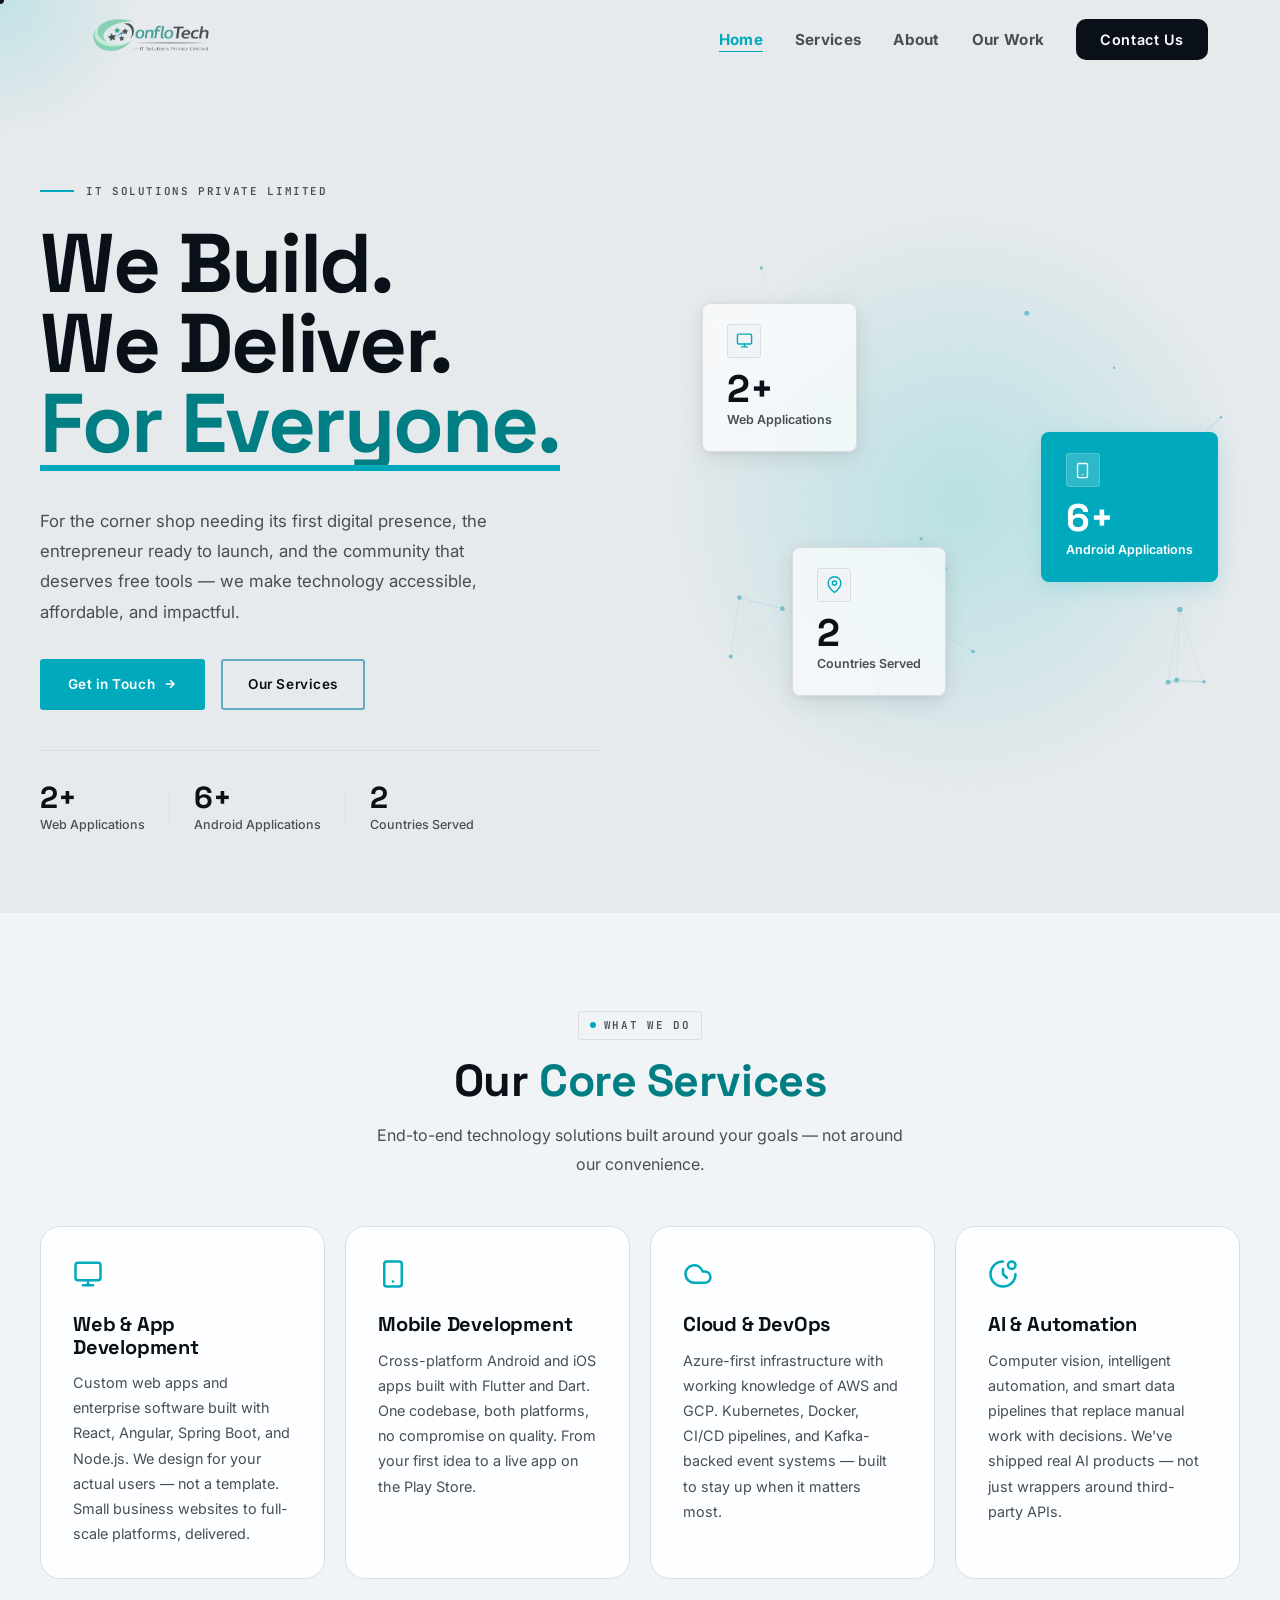
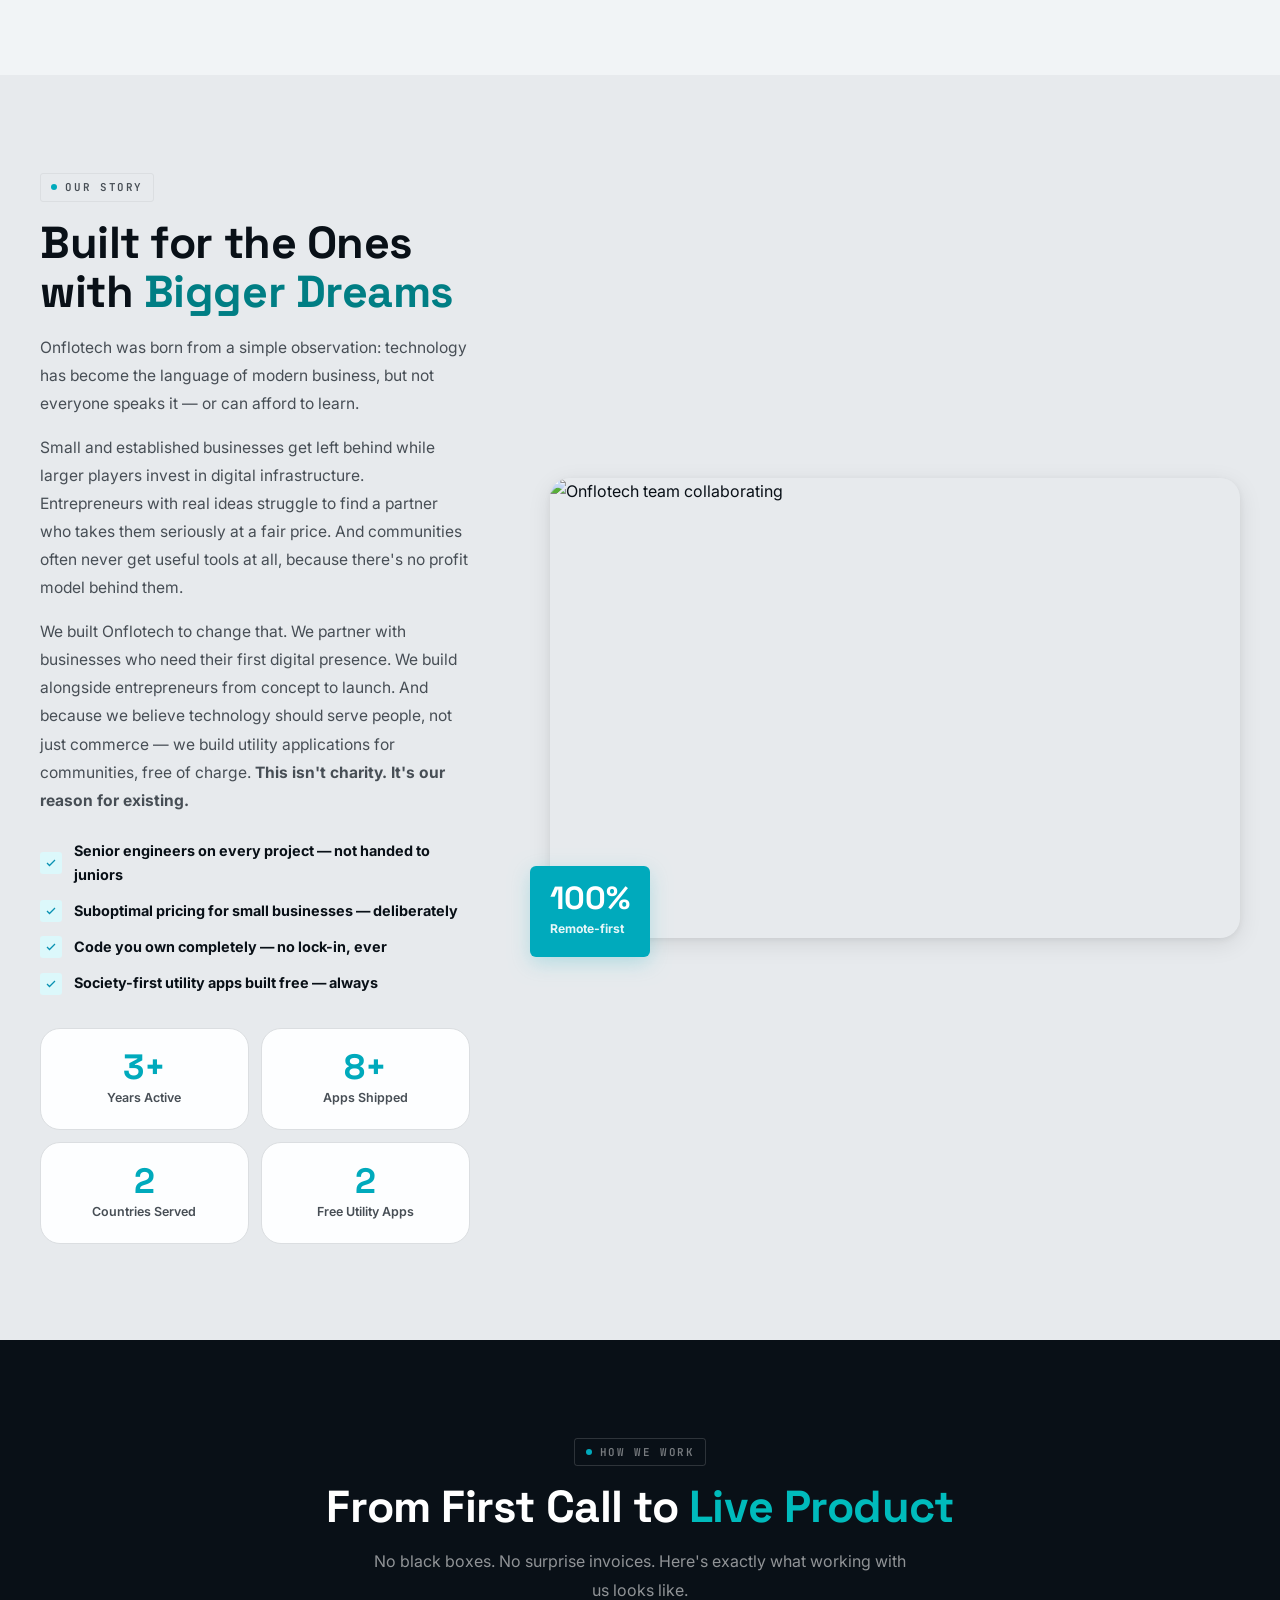
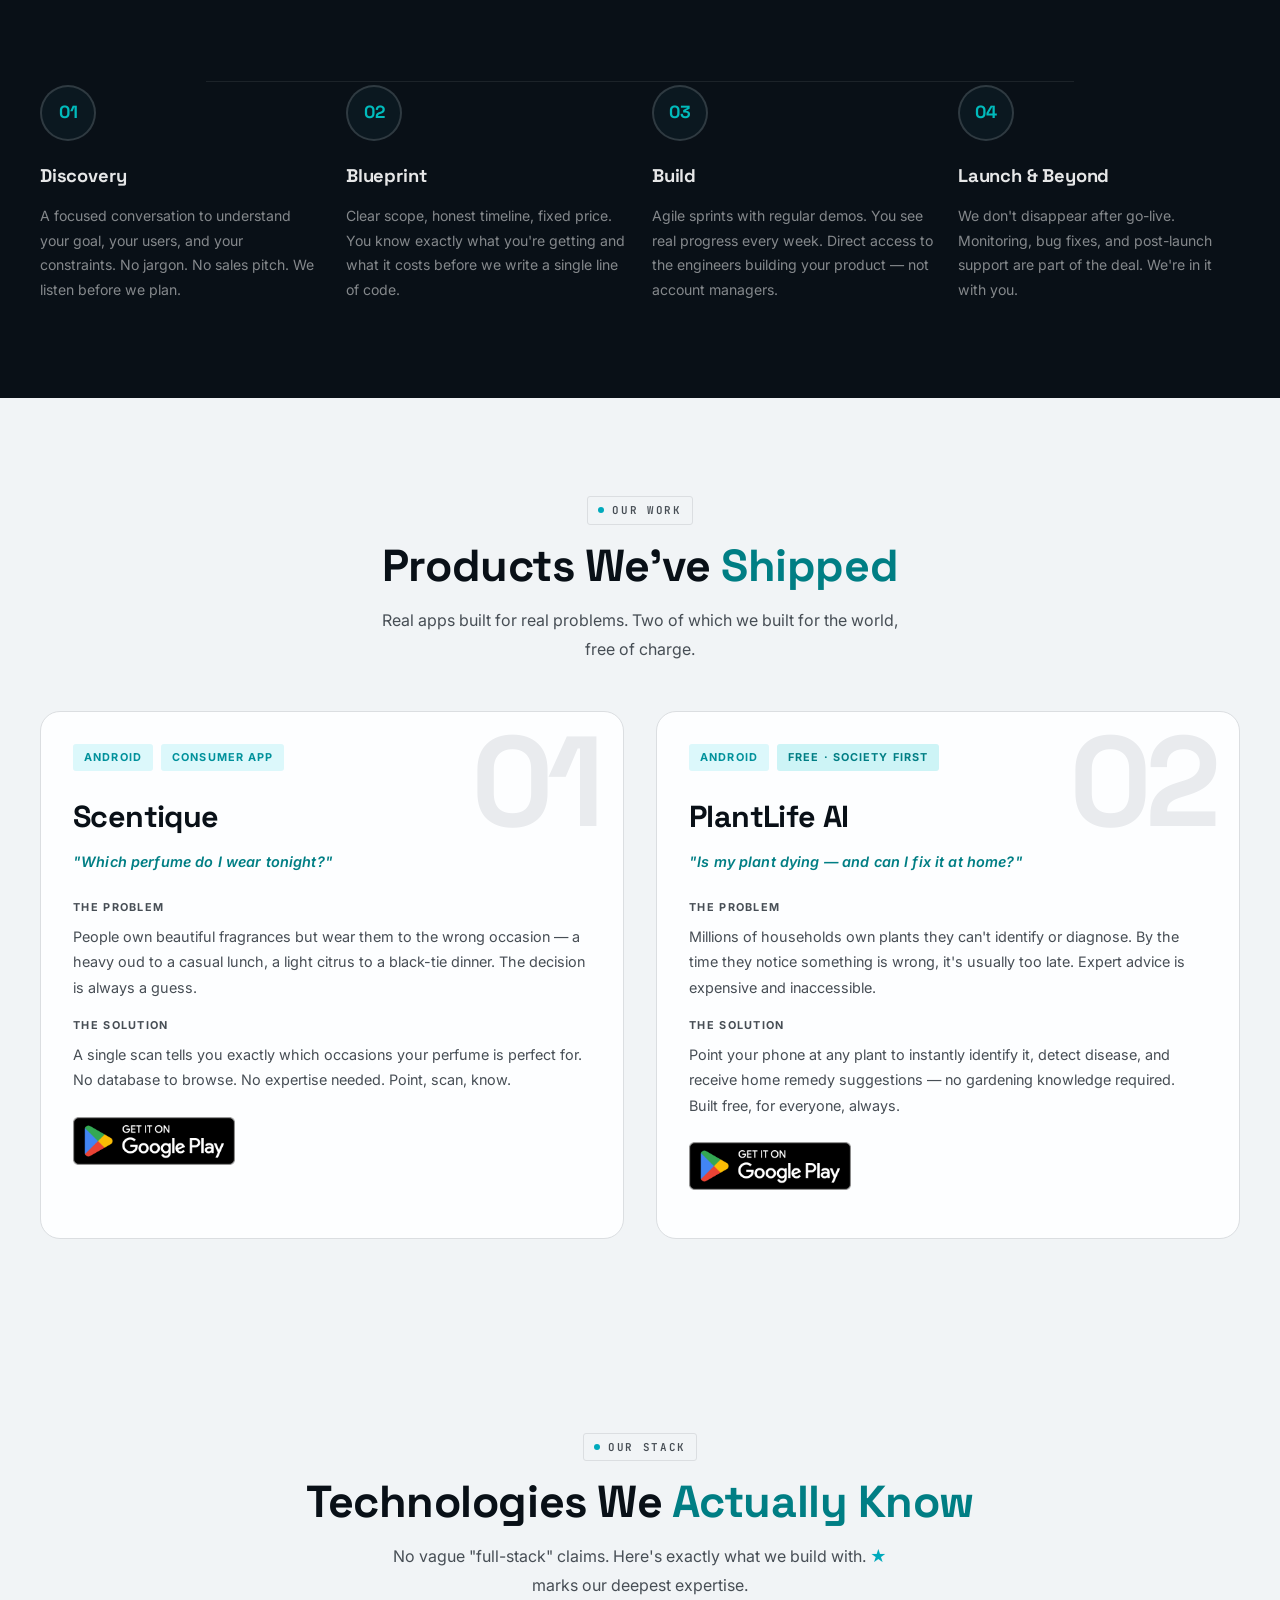
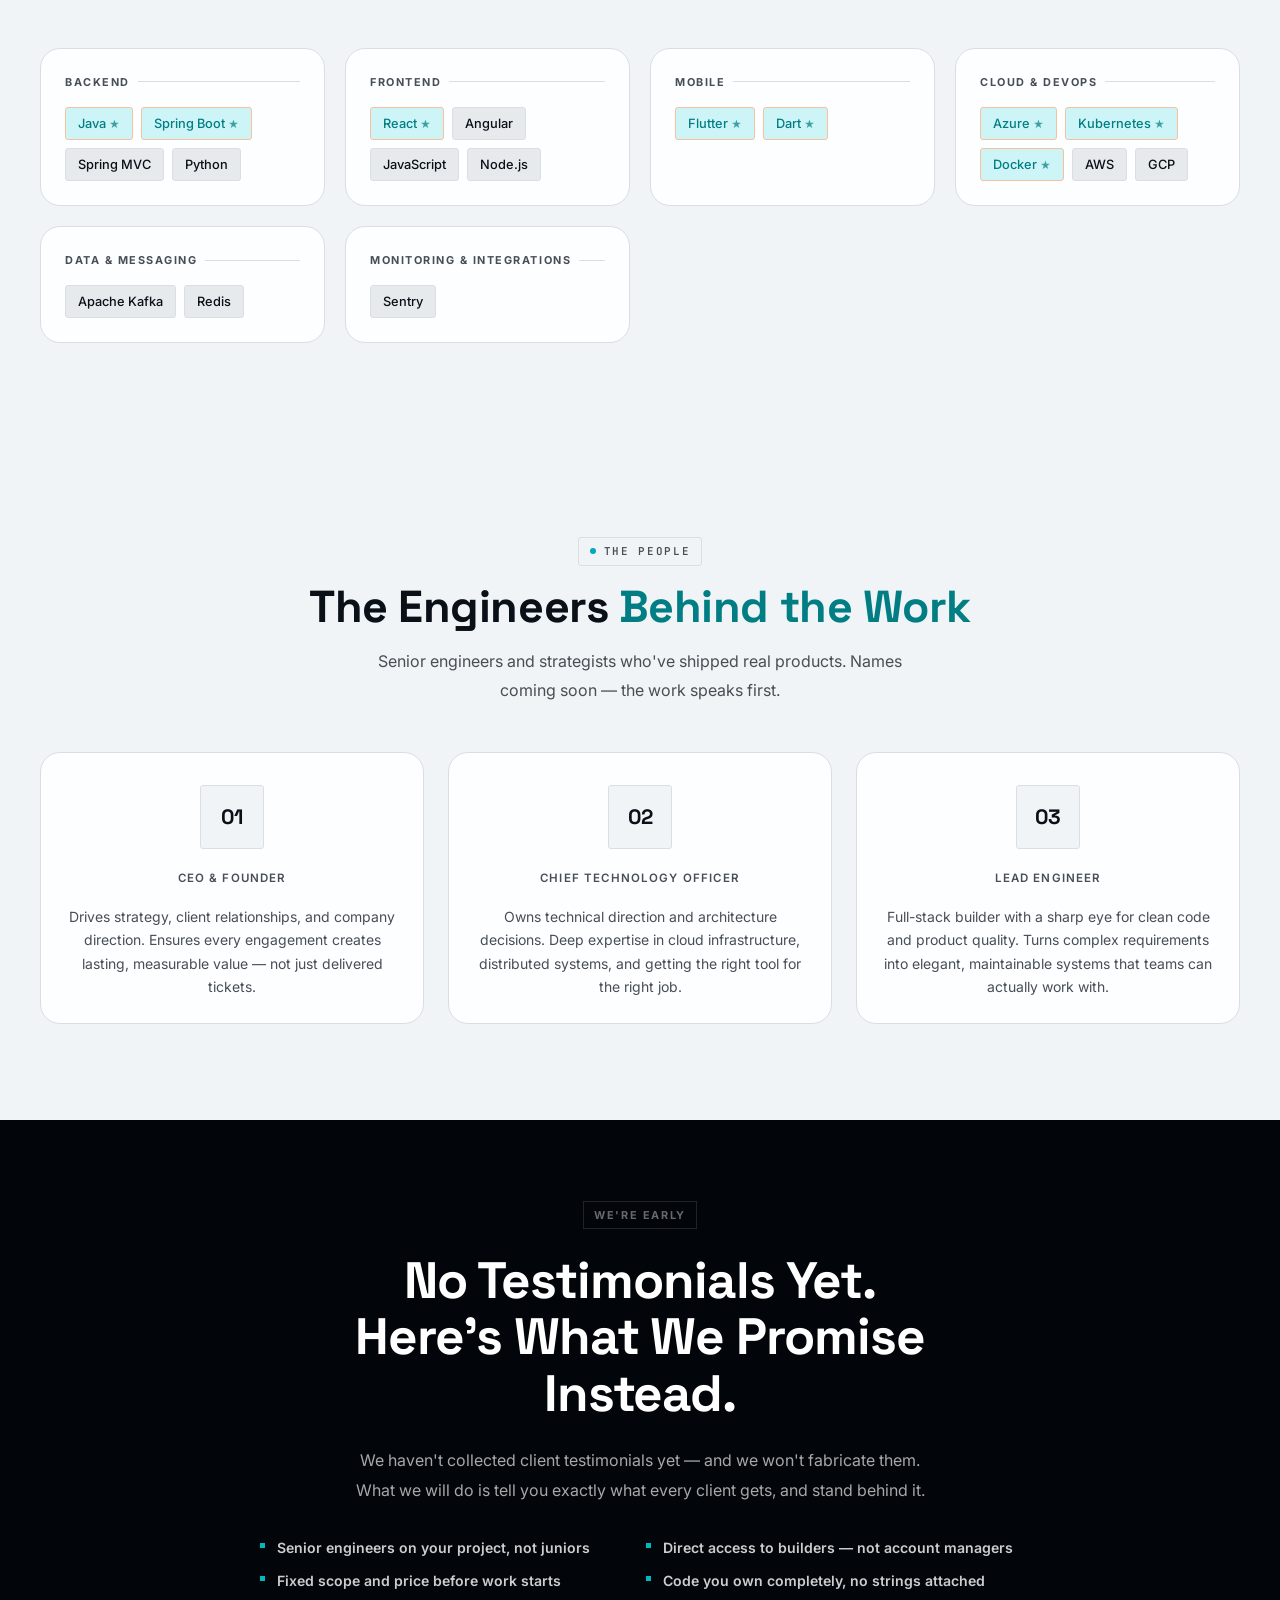
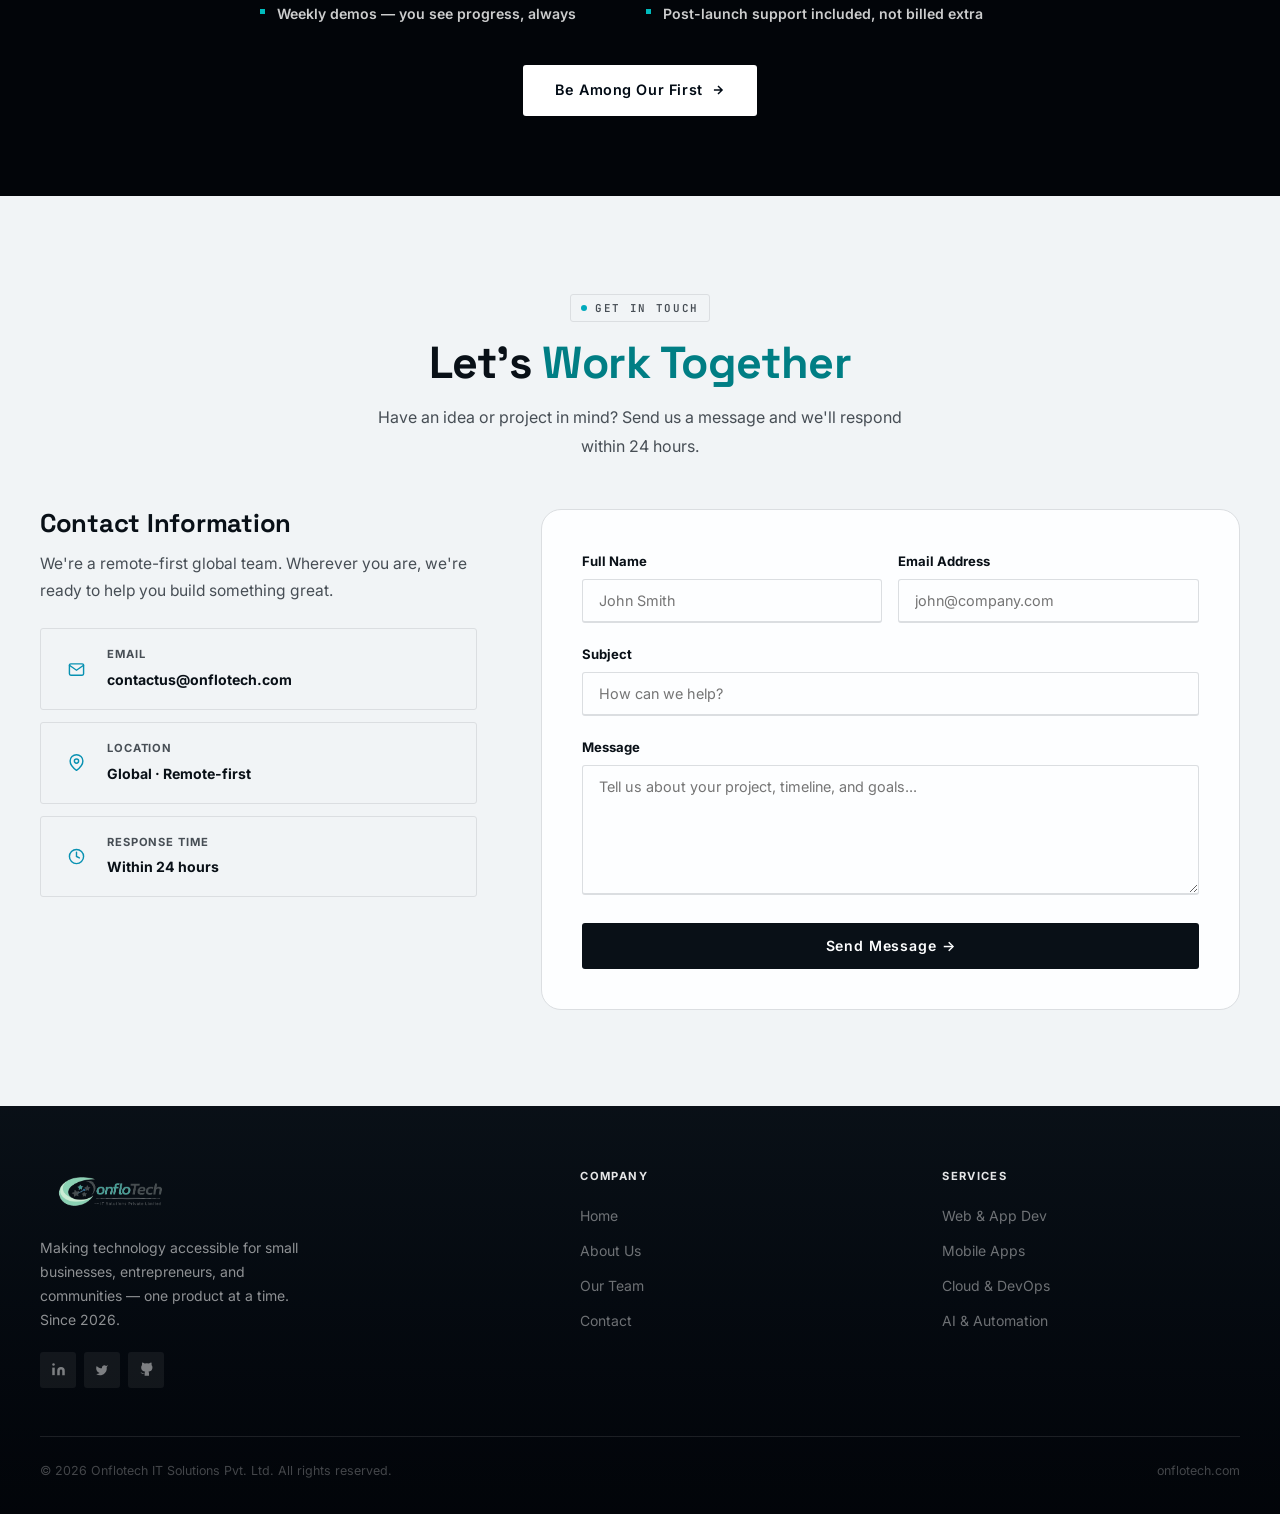
==== commit d9da4097: "fix: cache-bust favicons so Safari refetches transparent icon" ====
--- a/index.html
+++ b/index.html
@@ -10,9 +10,10 @@
   <meta name="author" content="Onflotech IT Solutions Private Limited">
   <meta name="robots" content="index, follow">
   <link rel="canonical" href="https://www.onflotech.com/">
-  <link rel="icon" type="image/png" sizes="32x32" href="assets/favicon-32.png">
-  <link rel="icon" type="image/png" sizes="16x16" href="assets/favicon-16.png">
-  <link rel="apple-touch-icon" sizes="180x180" href="assets/apple-touch-icon.png">
+  <link rel="icon" type="image/png" sizes="48x48" href="assets/favicon-48.png?v=2">
+  <link rel="icon" type="image/png" sizes="32x32" href="assets/favicon-32.png?v=2">
+  <link rel="icon" type="image/png" sizes="16x16" href="assets/favicon-16.png?v=2">
+  <link rel="apple-touch-icon" sizes="180x180" href="assets/apple-touch-icon.png?v=2">
   <link rel="manifest" href="manifest.json">
 
   <!-- Open Graph (Facebook, LinkedIn, WhatsApp previews) -->
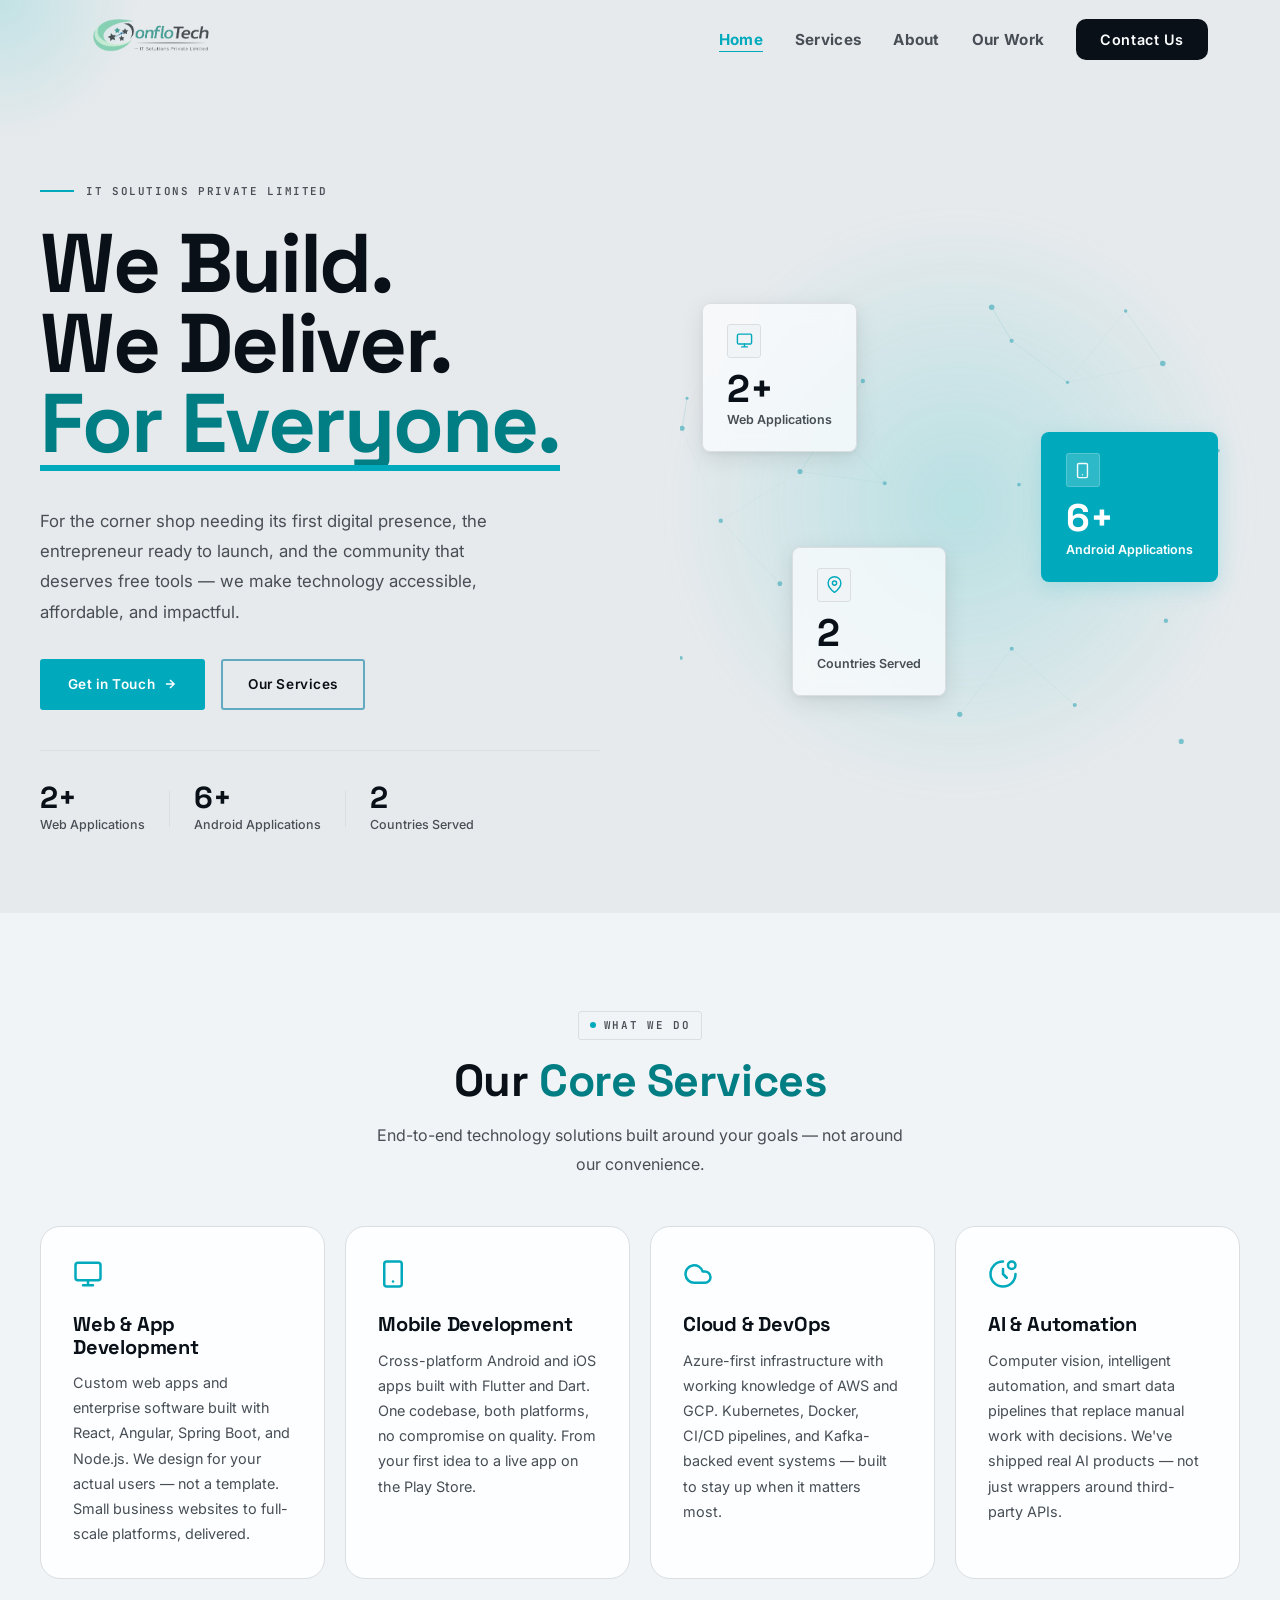
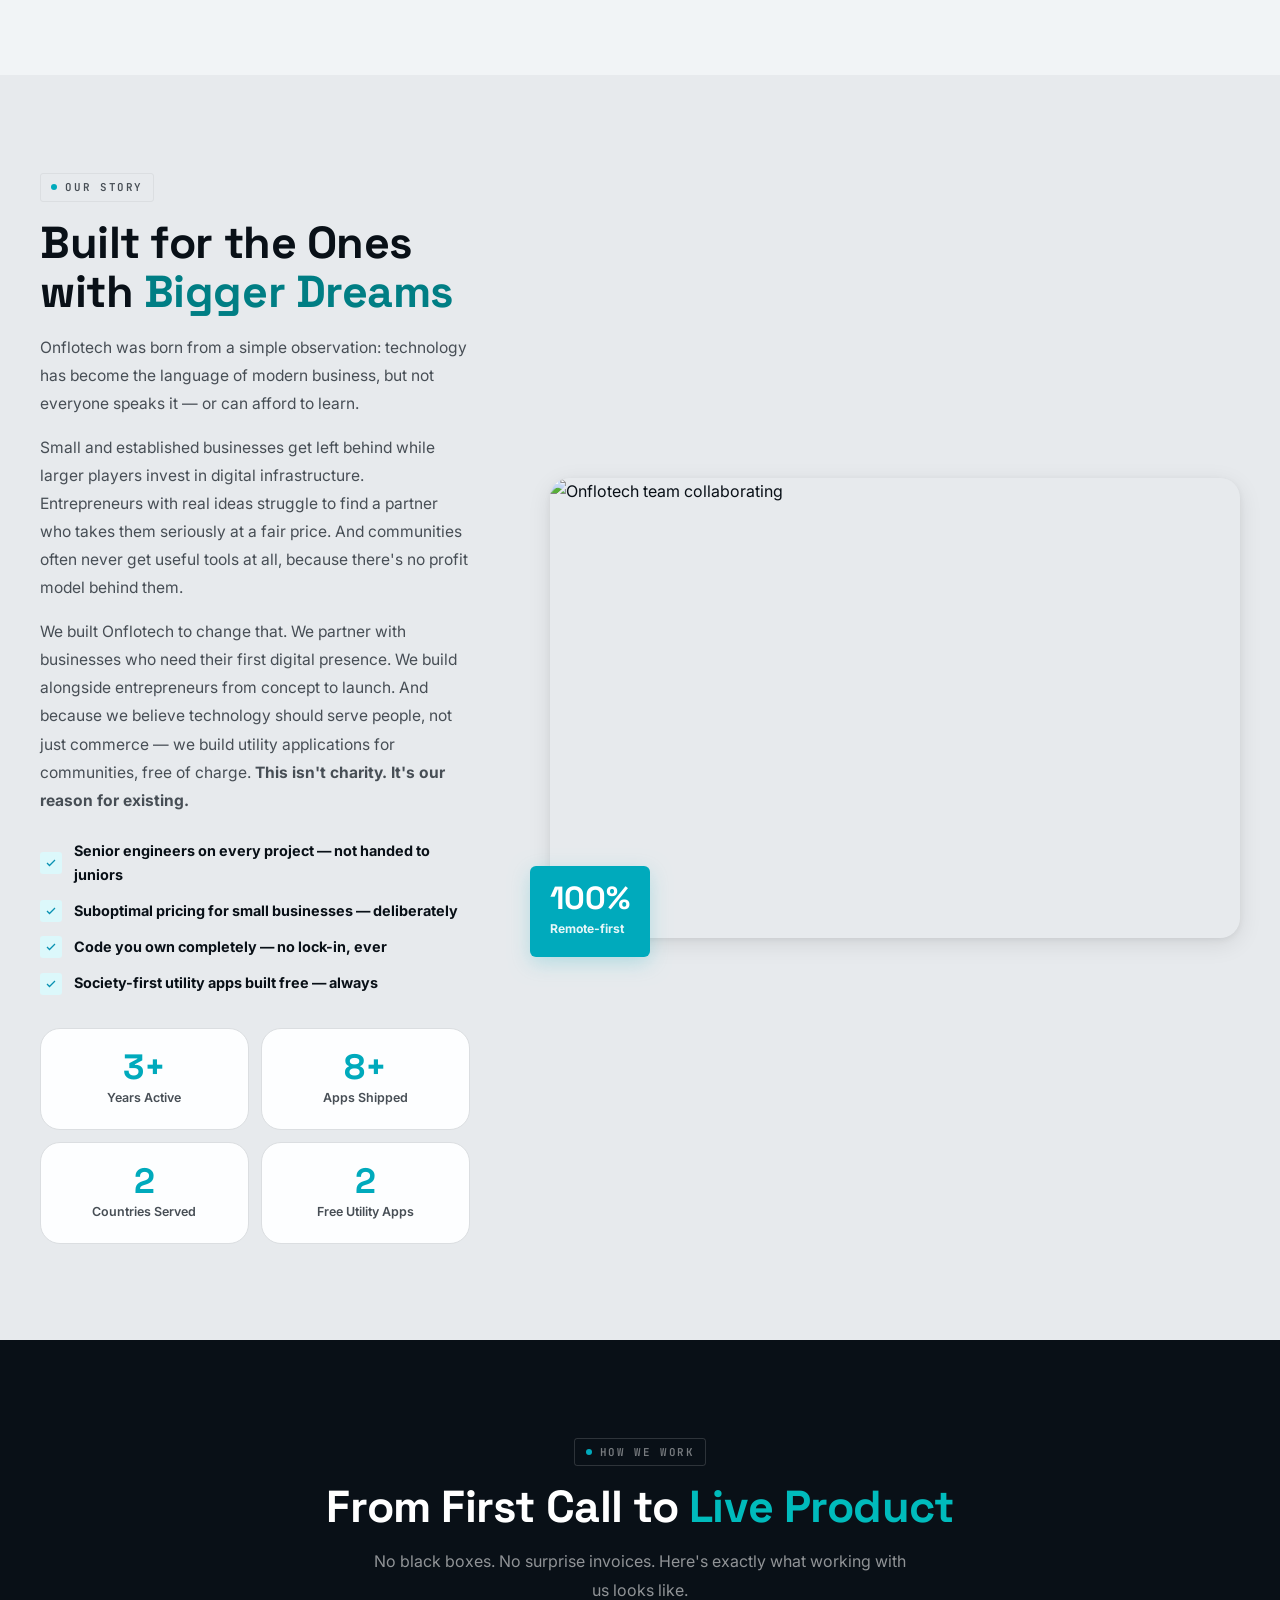
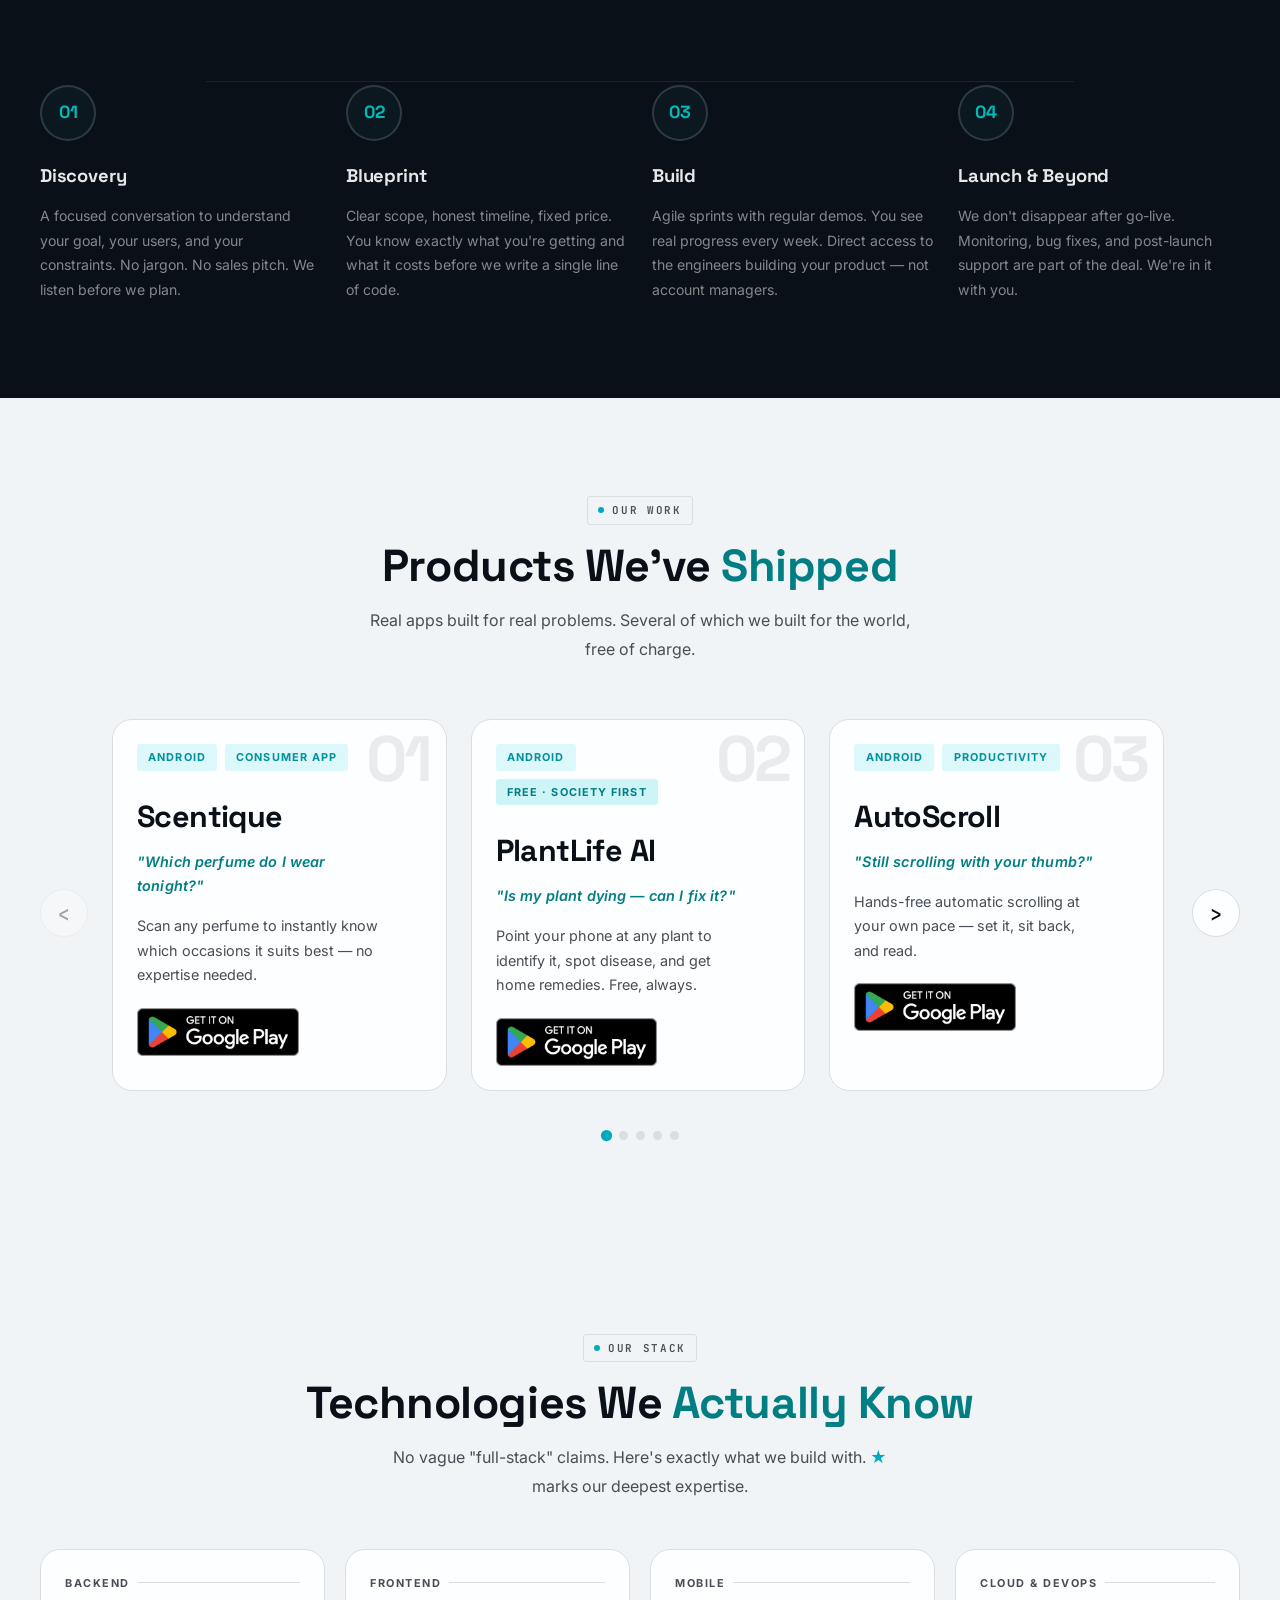
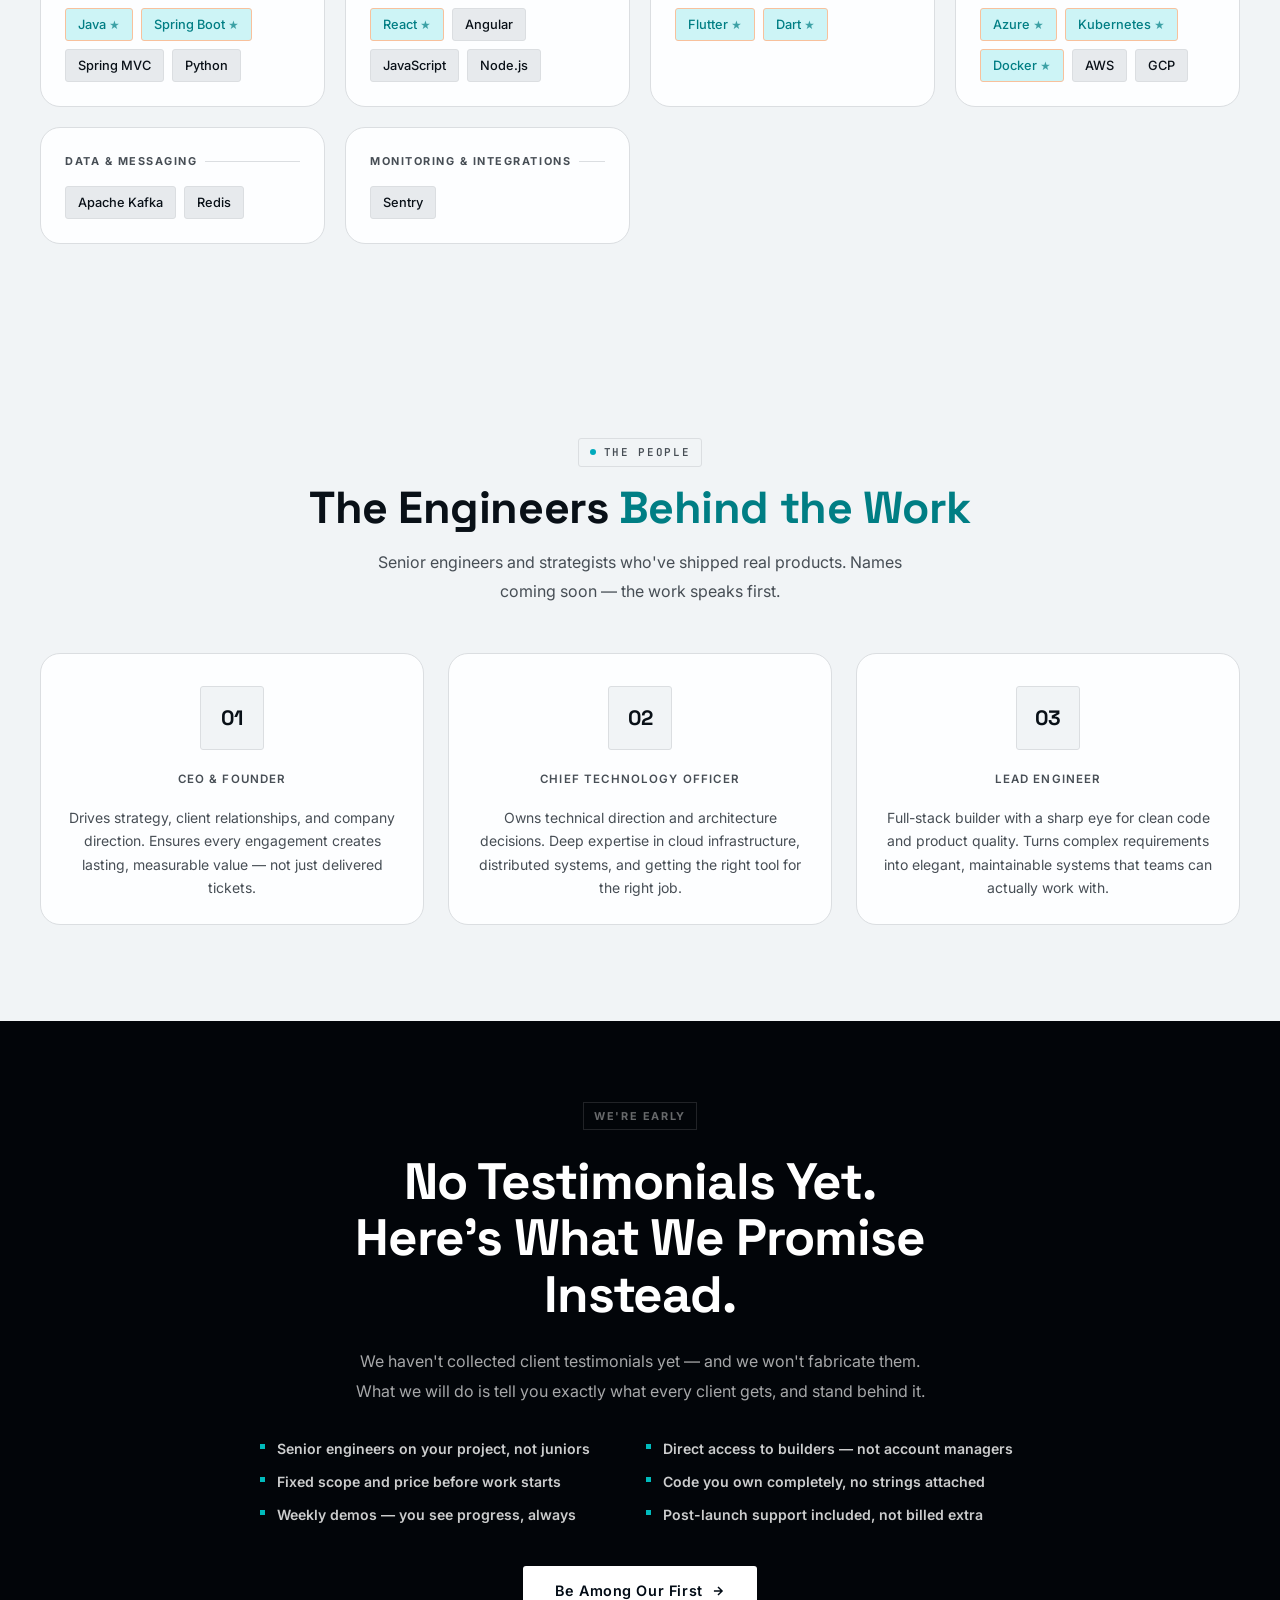
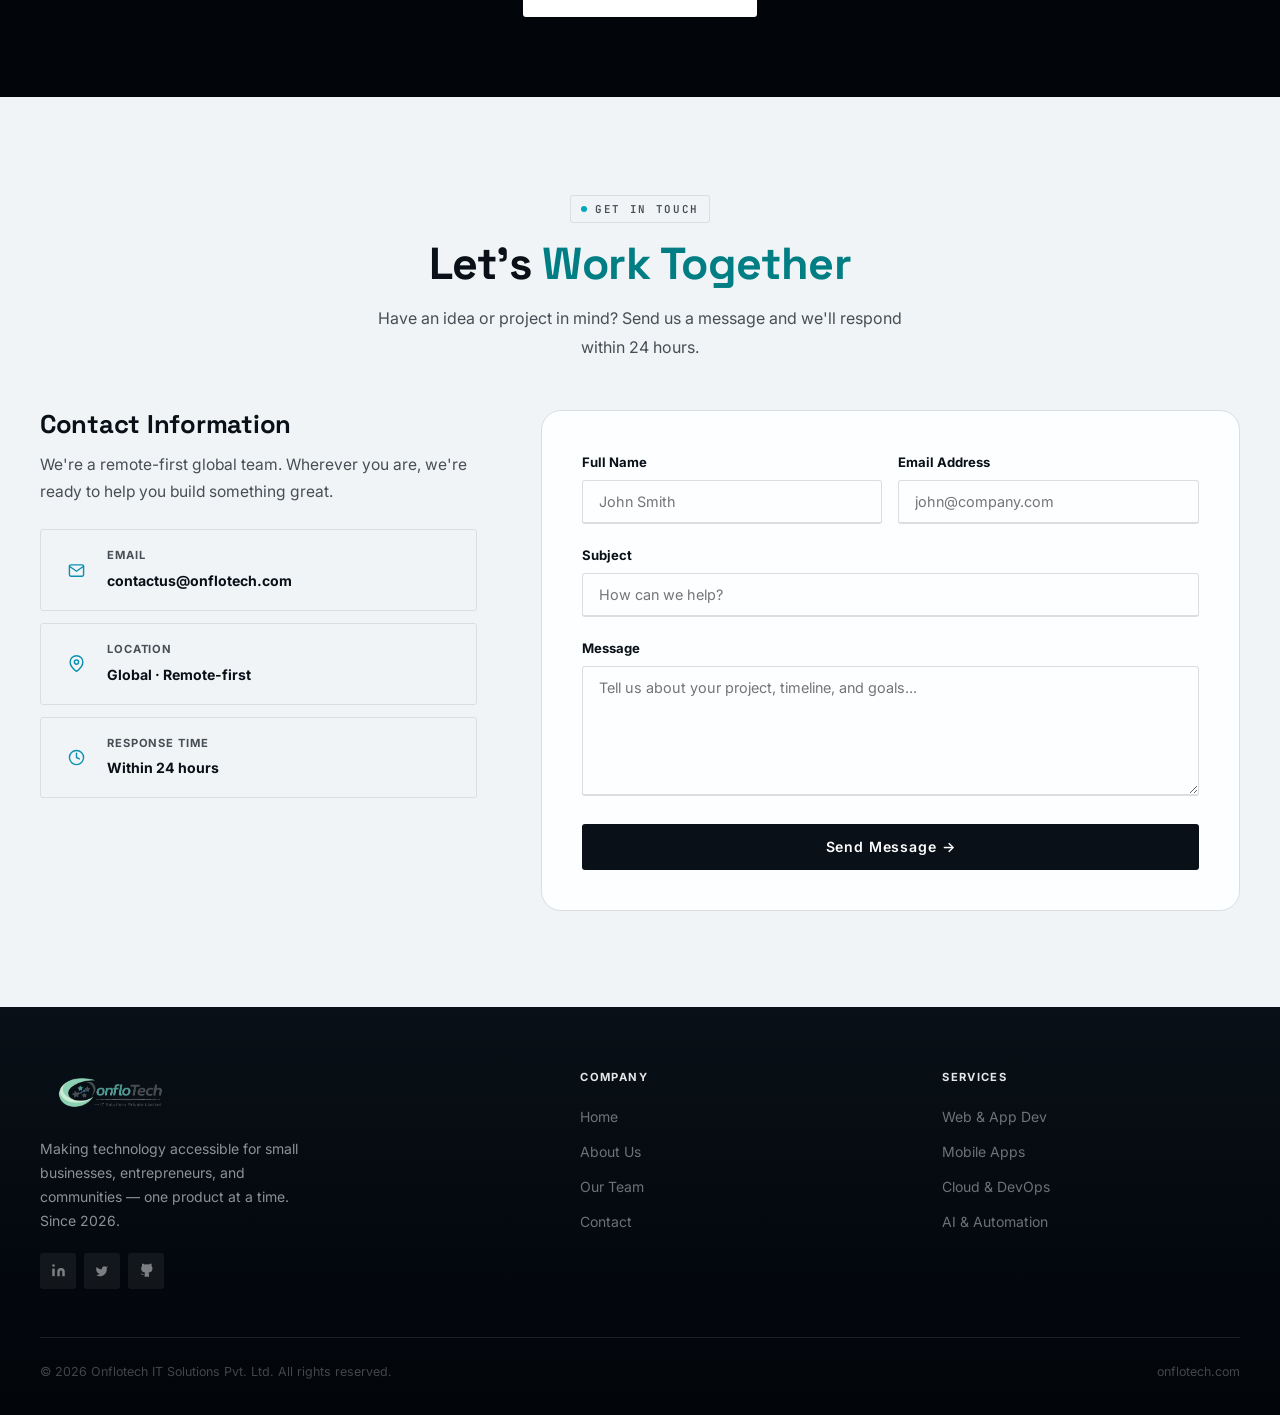
==== commit ea82baa9: "feat: data-driven apps carousel on home page - Add Apps carousel (Scentique, PlantLife AI, AutoScrol" ====
--- a/index.html
+++ b/index.html
@@ -363,60 +363,20 @@
     <div class="section-hdr center">
       <div class="tag fi"><span class="tag-dot"></span>Our Work</div>
       <h2 class="section-title fi d1">Products We've <em>Shipped</em></h2>
-      <p class="section-sub fi d2">Real apps built for real problems. Two of which we built for the world, free of charge.</p>
-    </div>
-
-    <div class="cases-grid">
-
-      <div class="case-card fi">
-        <span class="case-index" aria-hidden="true">01</span>
-        <div class="case-badges">
-          <span class="case-badge platform">Android</span>
-          <span class="case-badge platform">Consumer App</span>
-        </div>
-        <div class="case-name">Scentique</div>
-        <div class="case-tagline">"Which perfume do I wear tonight?"</div>
-
-        <div class="case-block">
-          <div class="case-block-label">The Problem</div>
-          <p>People own beautiful fragrances but wear them to the wrong occasion — a heavy oud to a casual lunch, a light citrus to a black-tie dinner. The decision is always a guess.</p>
-        </div>
-        <div class="case-block">
-          <div class="case-block-label">The Solution</div>
-          <p>A single scan tells you exactly which occasions your perfume is perfect for. No database to browse. No expertise needed. Point, scan, know.</p>
-          <div class="store-buttons">
-            <a href="https://play.google.com/store/apps/details?id=com.scentique.scentique" target="_blank">
-              <img src="assets/PlayStore.png" alt="Get it on Google Play">
-            </a>
-          </div>
-        </div>
-      </div>
-
-      <div class="case-card fi d1">
-        <span class="case-index" aria-hidden="true">02</span>
-        <div class="case-badges">
-          <span class="case-badge platform">Android</span>
-          <span class="case-badge social">Free · Society First</span>
-        </div>
-        <div class="case-name">PlantLife AI</div>
-        <div class="case-tagline">"Is my plant dying — and can I fix it at home?"</div>
-
-        <div class="case-block">
-          <div class="case-block-label">The Problem</div>
-          <p>Millions of households own plants they can't identify or diagnose. By the time they notice something is wrong, it's usually too late. Expert advice is expensive and inaccessible.</p>
-        </div>
-        <div class="case-block">
-          <div class="case-block-label">The Solution</div>
-          <p>Point your phone at any plant to instantly identify it, detect disease, and receive home remedy suggestions — no gardening knowledge required. Built free, for everyone, always.</p>
-          <div class="store-buttons">
-            <a href="https://play.google.com/store/apps/details?id=com.nani.plantlife_ai" target="_blank">
-              <img src="assets/PlayStore.png" alt="Get it on Google Play">
-            </a>
-          </div>
-        </div>
-      </div>
-
-    </div>
+      <p class="section-sub fi d2">Real apps built for real problems. Several of which we built for the world, free of charge.</p>
+    </div>
+
+    <div class="cases-carousel fi d2">
+      <button class="carousel-btn prev" type="button" aria-label="Previous apps">&#8249;</button>
+
+      <!-- Cards are rendered from the apps[] data array in js/carousel.js.
+           To add a new app, append one object there — no HTML needed. -->
+      <div class="cases-track" id="casesTrack" tabindex="0" role="region" aria-label="Apps we've shipped"></div>
+
+      <button class="carousel-btn next" type="button" aria-label="Next apps">&#8250;</button>
+    </div>
+
+    <div class="carousel-dots" id="casesDots" role="tablist" aria-label="Choose app"></div>
   </div>
 </section>
 
@@ -661,5 +621,6 @@
 </footer>
 
 <script src="js/main.js"></script>
+<script src="js/carousel.js"></script>
 </body>
 </html>
--- a/css/base.css
+++ b/css/base.css
@@ -51,28 +51,10 @@
   .section { padding: var(--sp-16) var(--sp-5); }
 }
 
-/* ── Custom pointer (dot + trailing teal glow) ── */
+/* ── Custom pointer (trailing teal glow only) ── */
 @media (hover: hover) and (pointer: fine) {
-  body { cursor: none; }
-  body a, body button, body input, body textarea, body label, body select { cursor: none; }
+  /* Native arrow cursor stays visible; teal glow rides along as an effect */
 
-  .cursor-dot {
-    position: fixed;
-    top: 0; left: 0;
-    width: 8px; height: 8px;
-    margin: -4px 0 0 -4px;
-    border-radius: 50%;
-    background: var(--clr-text);
-    pointer-events: none;
-    z-index: 10000;
-    transition: width 0.2s var(--ease-out), height 0.2s var(--ease-out),
-                background 0.2s var(--ease-out), margin 0.2s var(--ease-out);
-  }
-  .cursor-dot.hot {
-    width: 44px; height: 44px;
-    margin: -22px 0 0 -22px;
-    background: oklch(0.66 0.145 205 / 0.18);
-  }
   .cursor-glow {
     position: fixed;
     top: 0; left: 0;
@@ -84,6 +66,7 @@
     z-index: 9999;
   }
 }
+.cursor-dot { display: none; }
 @media (hover: none), (pointer: coarse) {
-  .cursor-dot, .cursor-glow { display: none; }
+  .cursor-glow { display: none; }
 }
--- a/css/casestudies.css
+++ b/css/casestudies.css
@@ -1,14 +1,98 @@
-.cases-grid {
+/* ─── Carousel shell ─────────────────────────────── */
+.cases-carousel {
+  position: relative;
+  display: flex;
+  align-items: center;
+  gap: var(--sp-6);
+}
+
+.cases-track {
+  display: flex;
+  gap: var(--sp-6);
+  overflow-x: auto;
+  scroll-snap-type: x mandatory;
+  scroll-behavior: smooth;
+  scroll-padding: 0;
+  padding: var(--sp-2) 2px var(--sp-6);
+  flex: 1 1 auto;
+  min-width: 0;
+  scrollbar-width: none;
+}
+.cases-track::-webkit-scrollbar { display: none; }
+.cases-track:focus-visible { outline: 2px solid var(--clr-primary); outline-offset: 4px; border-radius: 20px; }
+
+/* 3 compact tiles per view — content fills the tile, no empty side gap */
+.cases-track > .case-card {
+  flex: 0 0 calc((100% - 2 * var(--sp-6)) / 3);
+  scroll-snap-align: start;
+}
+
+/* Arrow buttons */
+.carousel-btn {
+  flex: 0 0 auto;
+  width: 48px;
+  height: 48px;
+  border-radius: 50%;
+  border: 1px solid var(--clr-border);
+  background: var(--clr-surface);
+  color: var(--clr-text);
+  font-size: 1.6rem;
+  line-height: 1;
+  font-family: var(--fn-display);
+  cursor: pointer;
   display: grid;
-  grid-template-columns: 1fr 1fr;
-  gap: var(--sp-8);
+  place-items: center;
+  transition: background var(--t-base), border-color var(--t-base),
+              transform var(--t-base), box-shadow var(--t-base), opacity var(--t-base);
+  z-index: 2;
+}
+.carousel-btn:hover {
+  background: var(--clr-primary);
+  border-color: var(--clr-primary);
+  color: #fff;
+  transform: translateY(-2px);
+  box-shadow: var(--shadow-md);
+}
+.carousel-btn:disabled {
+  opacity: 0.35;
+  cursor: default;
+  transform: none;
+  box-shadow: none;
+}
+.carousel-btn:disabled:hover {
+  background: var(--clr-surface);
+  border-color: var(--clr-border);
+  color: var(--clr-text);
+}
+
+/* Dots */
+.carousel-dots {
+  display: flex;
+  justify-content: center;
+  gap: var(--sp-2);
+  margin-top: var(--sp-4);
+}
+.carousel-dot {
+  width: 9px;
+  height: 9px;
+  border-radius: 50%;
+  border: none;
+  padding: 0;
+  background: var(--clr-border);
+  cursor: pointer;
+  transition: background var(--t-base), transform var(--t-base);
+}
+.carousel-dot.active {
+  background: var(--clr-primary);
+  transform: scale(1.25);
 }
 
 .case-card {
   background: var(--clr-surface);
   border: 1px solid var(--clr-border);
   border-radius: 20px;
-  padding: var(--sp-8);
+  padding: var(--sp-6);
+  padding-right: 4rem;
   position: relative;
   overflow: hidden;
   transition: box-shadow var(--t-base), background var(--t-base),
@@ -32,13 +116,13 @@
 
 .case-index {
   font-family: var(--fn-display);
-  font-size: 8rem;
+  font-size: 4rem;
   font-weight: 700;
   color: oklch(0.94 0.004 250);
   line-height: 0.85;
   position: absolute;
-  top: var(--sp-4);
-  right: var(--sp-6);
+  top: var(--sp-3);
+  right: var(--sp-4);
   user-select: none;
   pointer-events: none;
   letter-spacing: -0.05em;
@@ -85,9 +169,17 @@
   font-size: 0.9rem;
   font-weight: 600;
   color: var(--clr-accent-dark);
-  margin-bottom: var(--sp-6);
+  margin-bottom: var(--sp-4);
   font-style: italic;
   letter-spacing: 0.01em;
+}
+
+/* Compact one-line description (replaces Problem/Solution blocks) */
+.case-desc {
+  font-size: 0.9rem;
+  color: var(--clr-muted);
+  line-height: 1.7;
+  margin-bottom: var(--sp-5);
 }
 
 .case-block {
@@ -111,7 +203,7 @@
 .store-buttons {
   display: flex;
   gap: 12px;
-  margin-top: 24px;
+  margin-top: 4px;
   flex-wrap: wrap;
 }
 
@@ -130,13 +222,21 @@
   display: block;
 }
 
-@media (max-width: 768px) {
-  .cases-grid { grid-template-columns: 1fr; }
-  .case-index { font-size: 4.5rem; line-height: 1; top: var(--sp-3); right: var(--sp-4); }
-  .case-card  { padding-right: 5.5rem; }
+/* 2-up on tablets */
+@media (max-width: 980px) {
+  .cases-track > .case-card { flex: 0 0 calc((100% - var(--sp-6)) / 2); }
+}
+
+/* 1-up on phones */
+@media (max-width: 680px) {
+  .carousel-btn { display: none; }
+  .cases-track { gap: var(--sp-4); scroll-padding-left: var(--sp-1); }
+  .cases-track > .case-card { flex: 0 0 88%; }
 }
 
 @media (prefers-reduced-motion: reduce) {
-  .case-card, .case-card::before, .case-index { transition: none; }
+  .case-card, .case-card::before, .case-index,
+  .carousel-btn, .carousel-dot { transition: none; }
   .case-card:hover { transform: none; }
-}
+  .cases-track { scroll-behavior: auto; }
+}
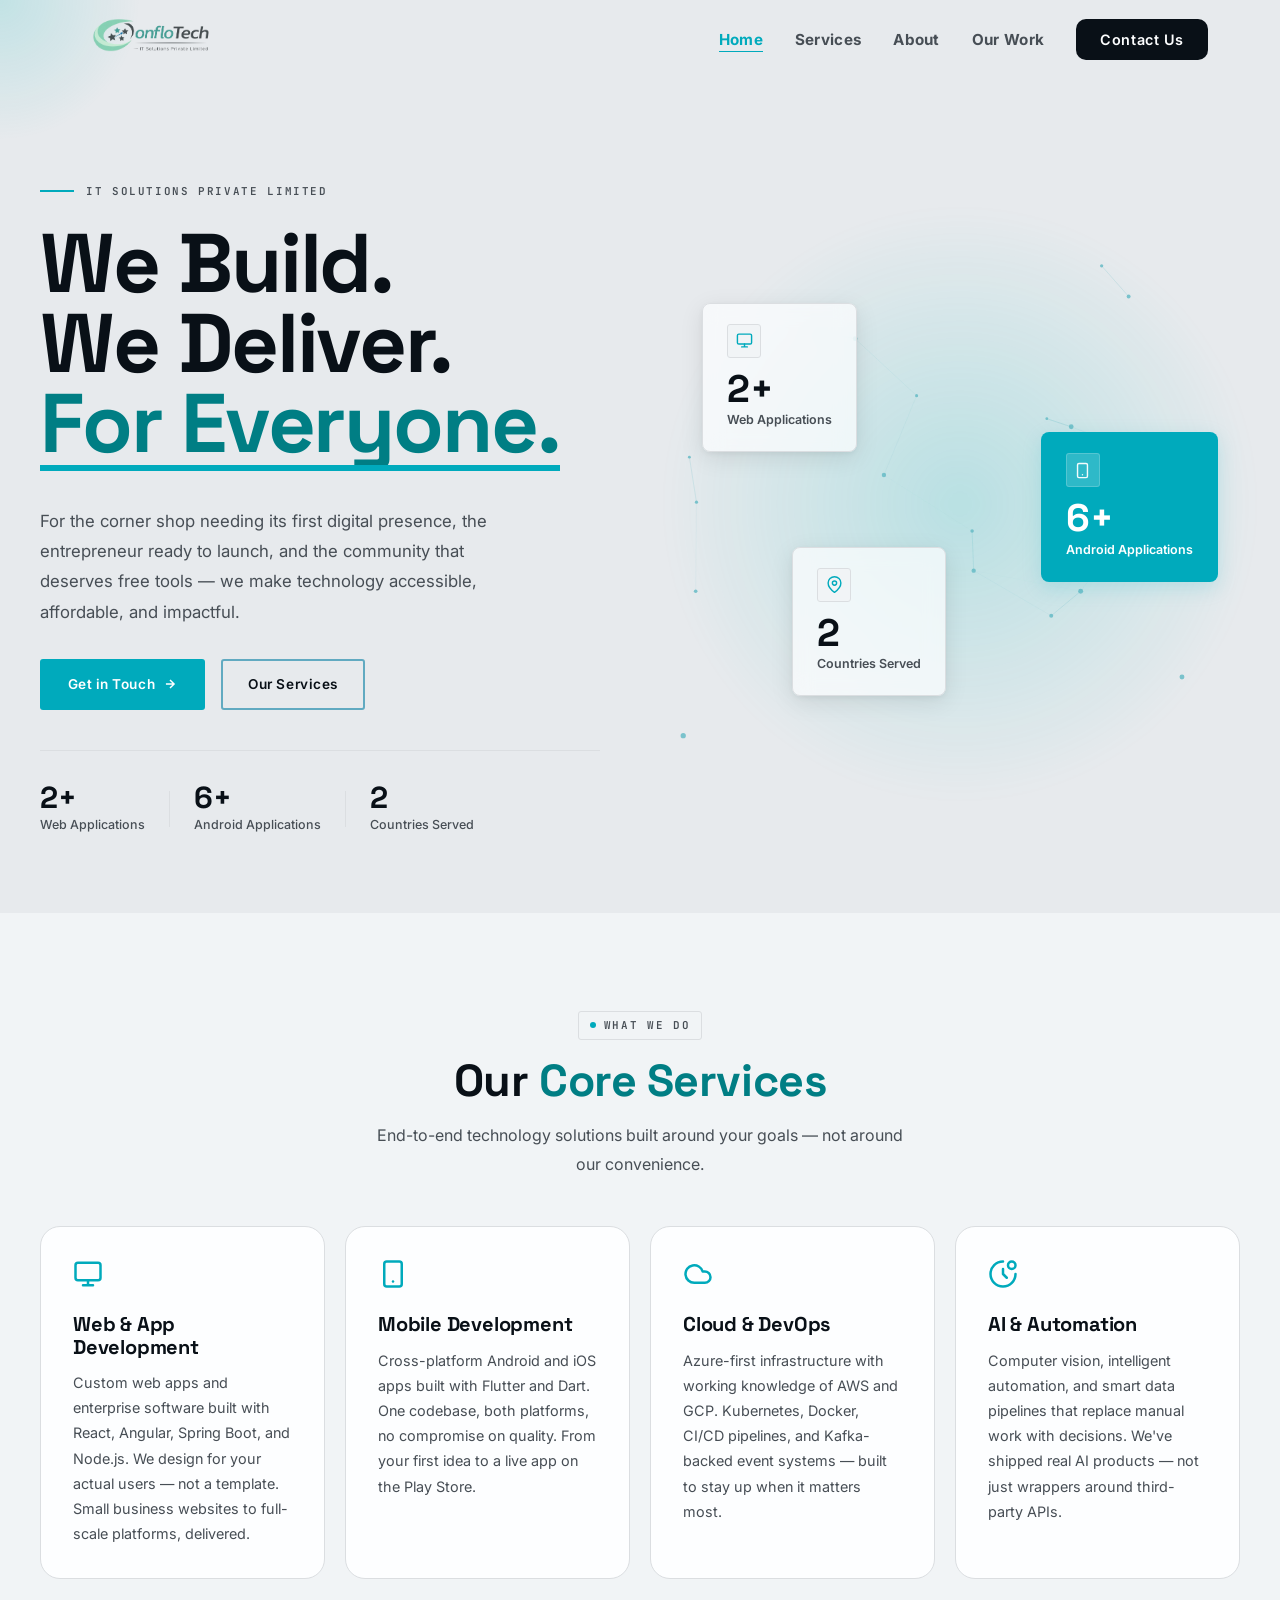
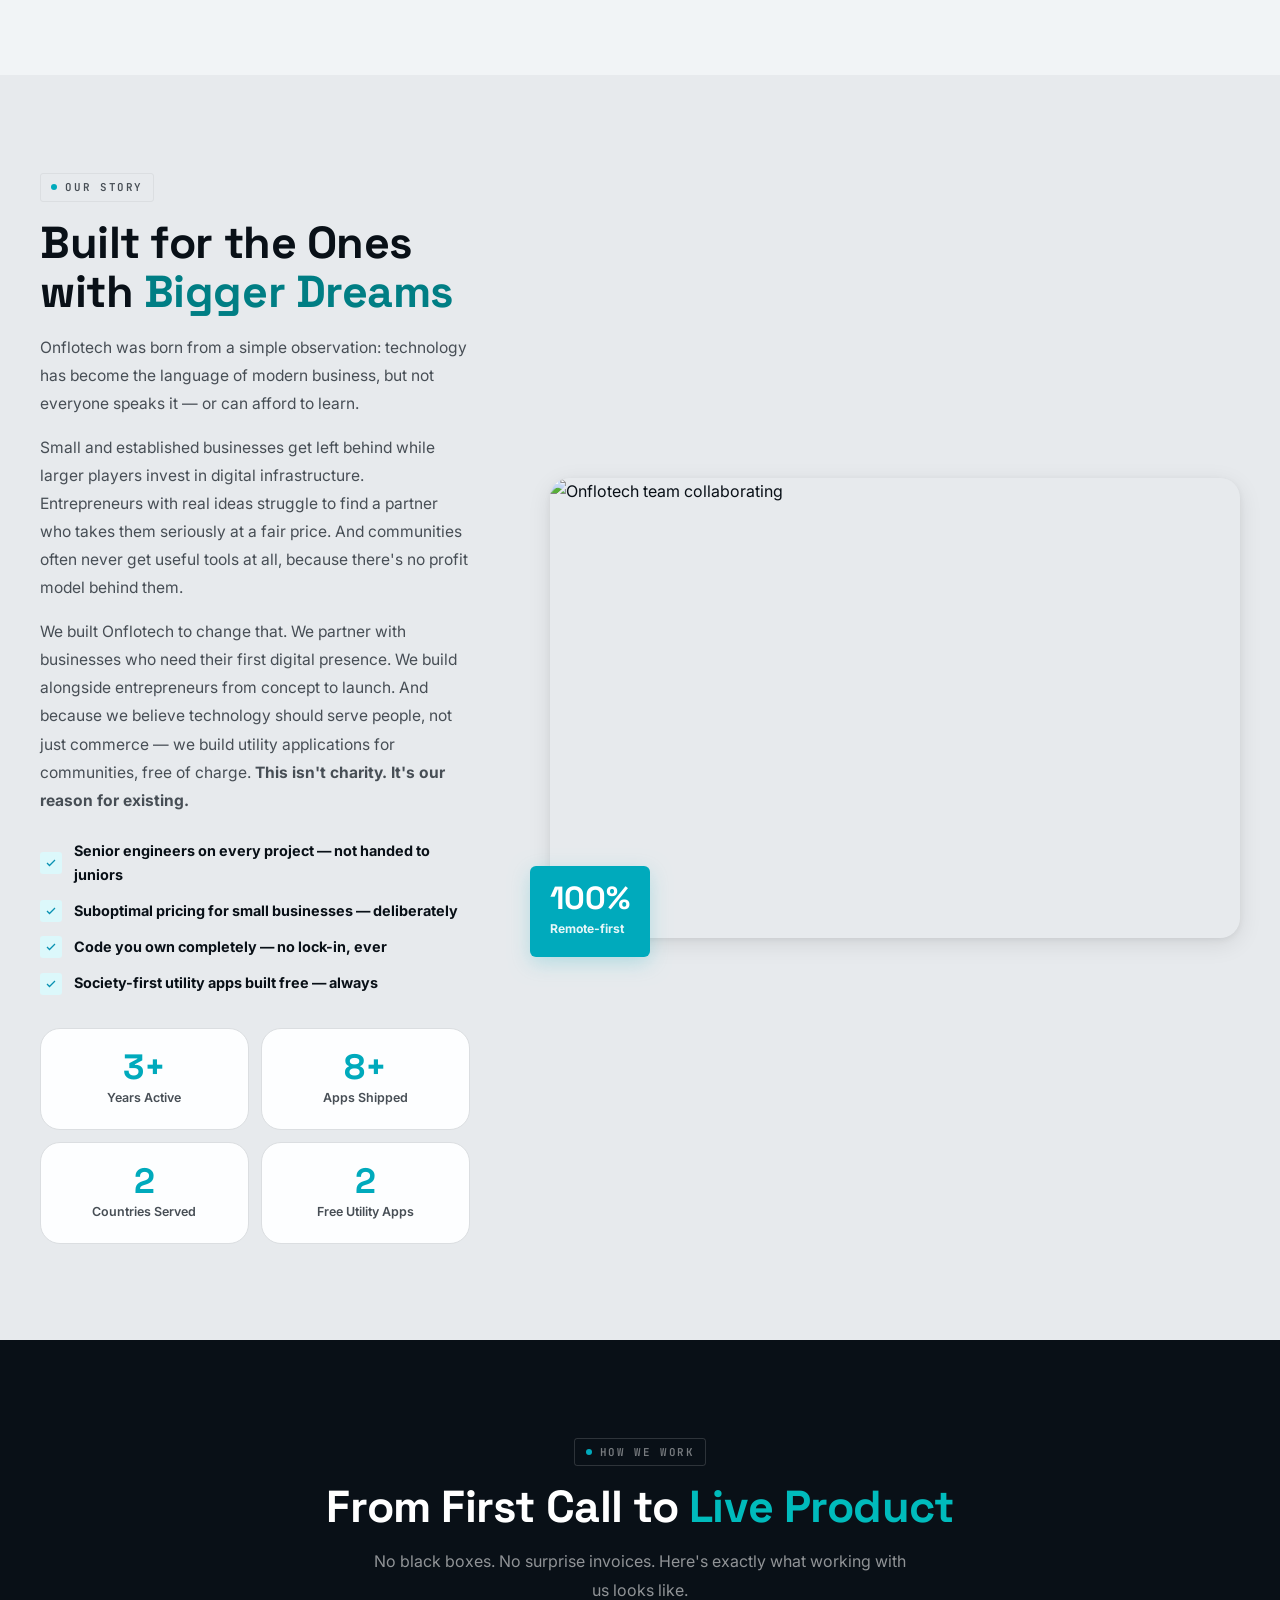
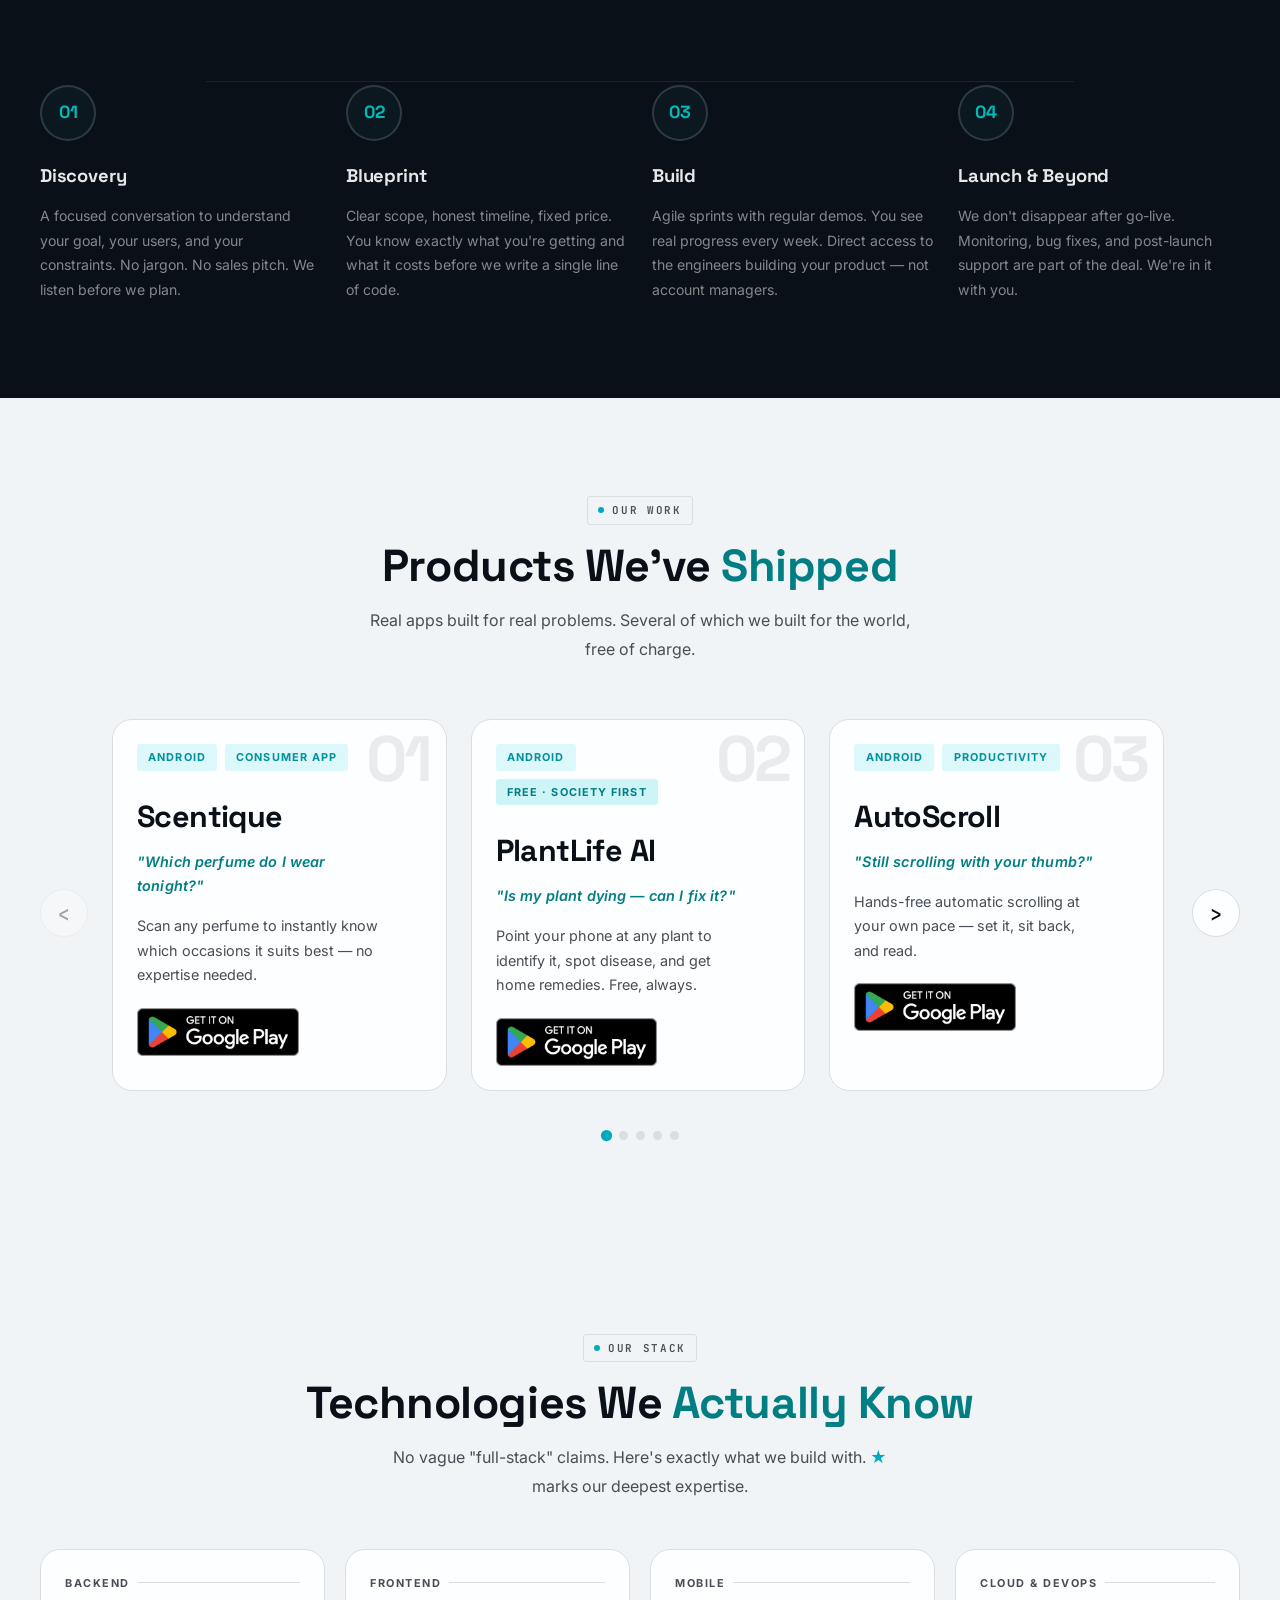
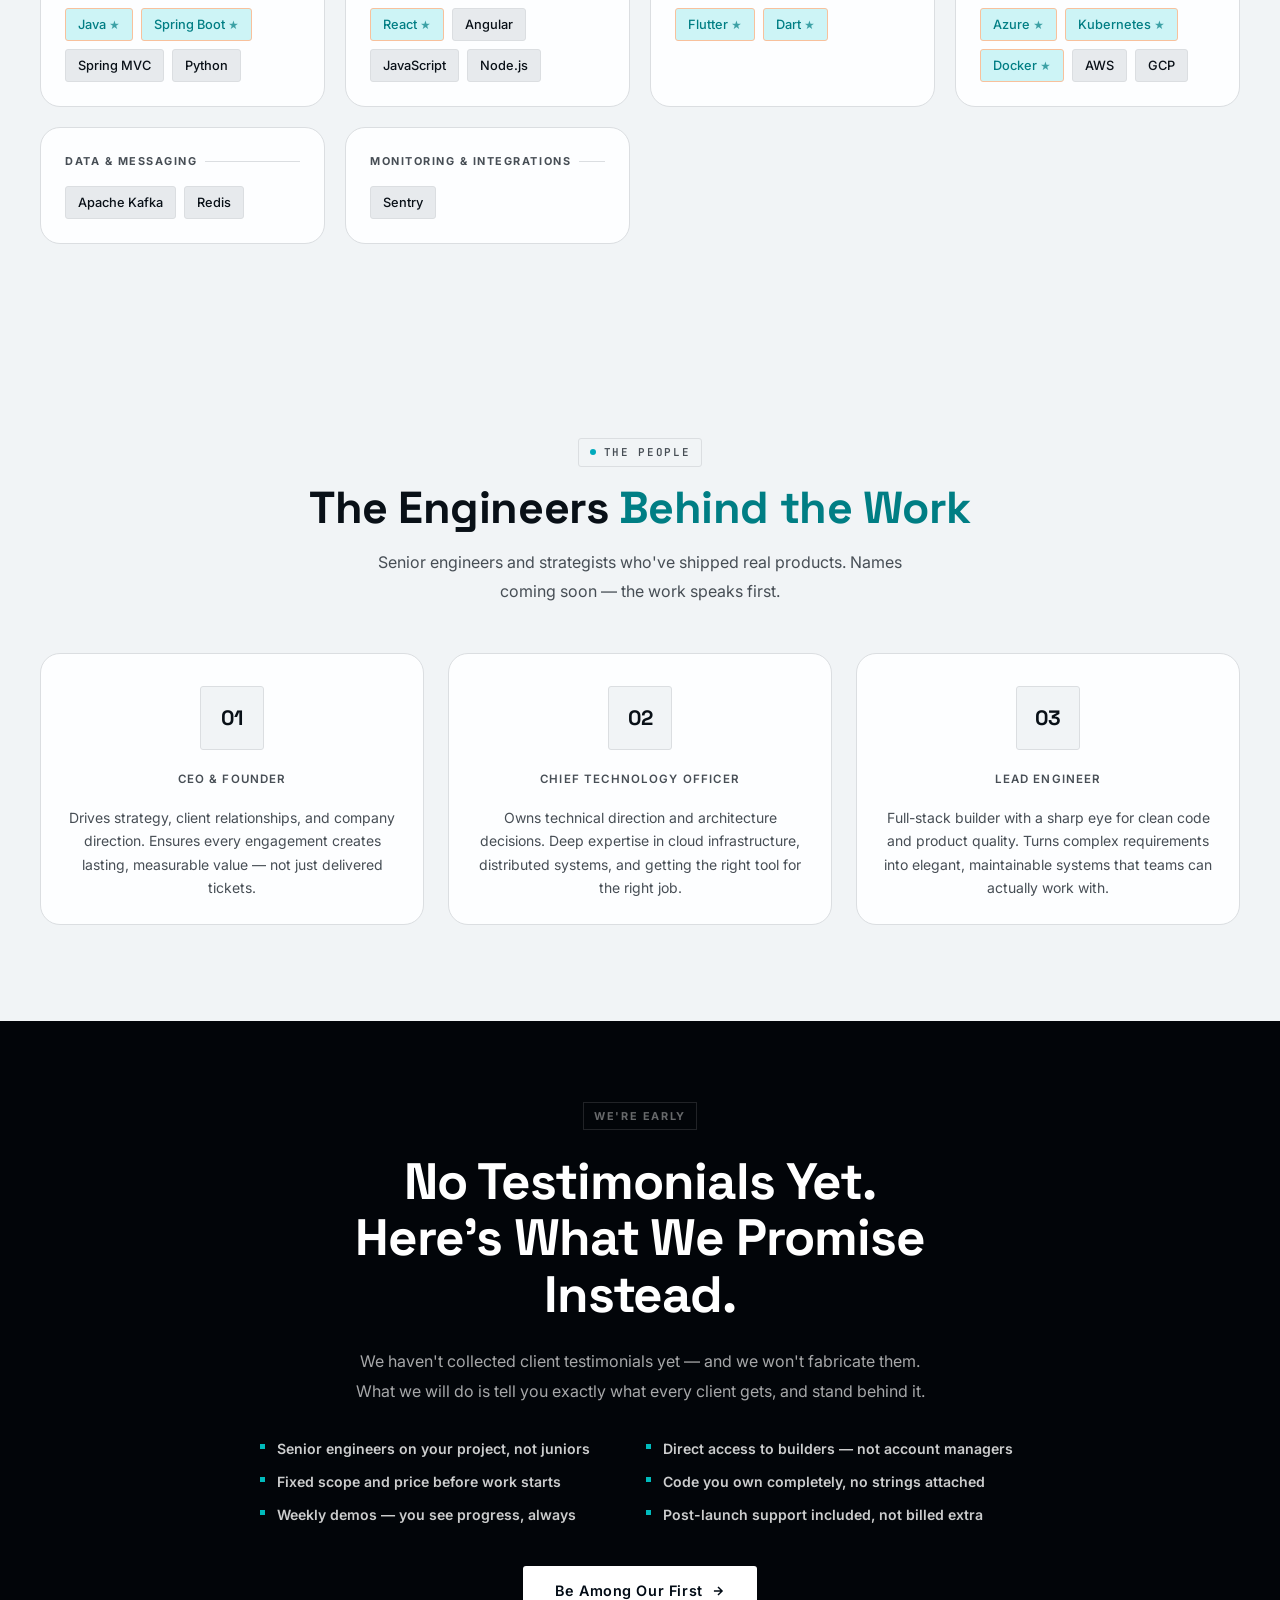
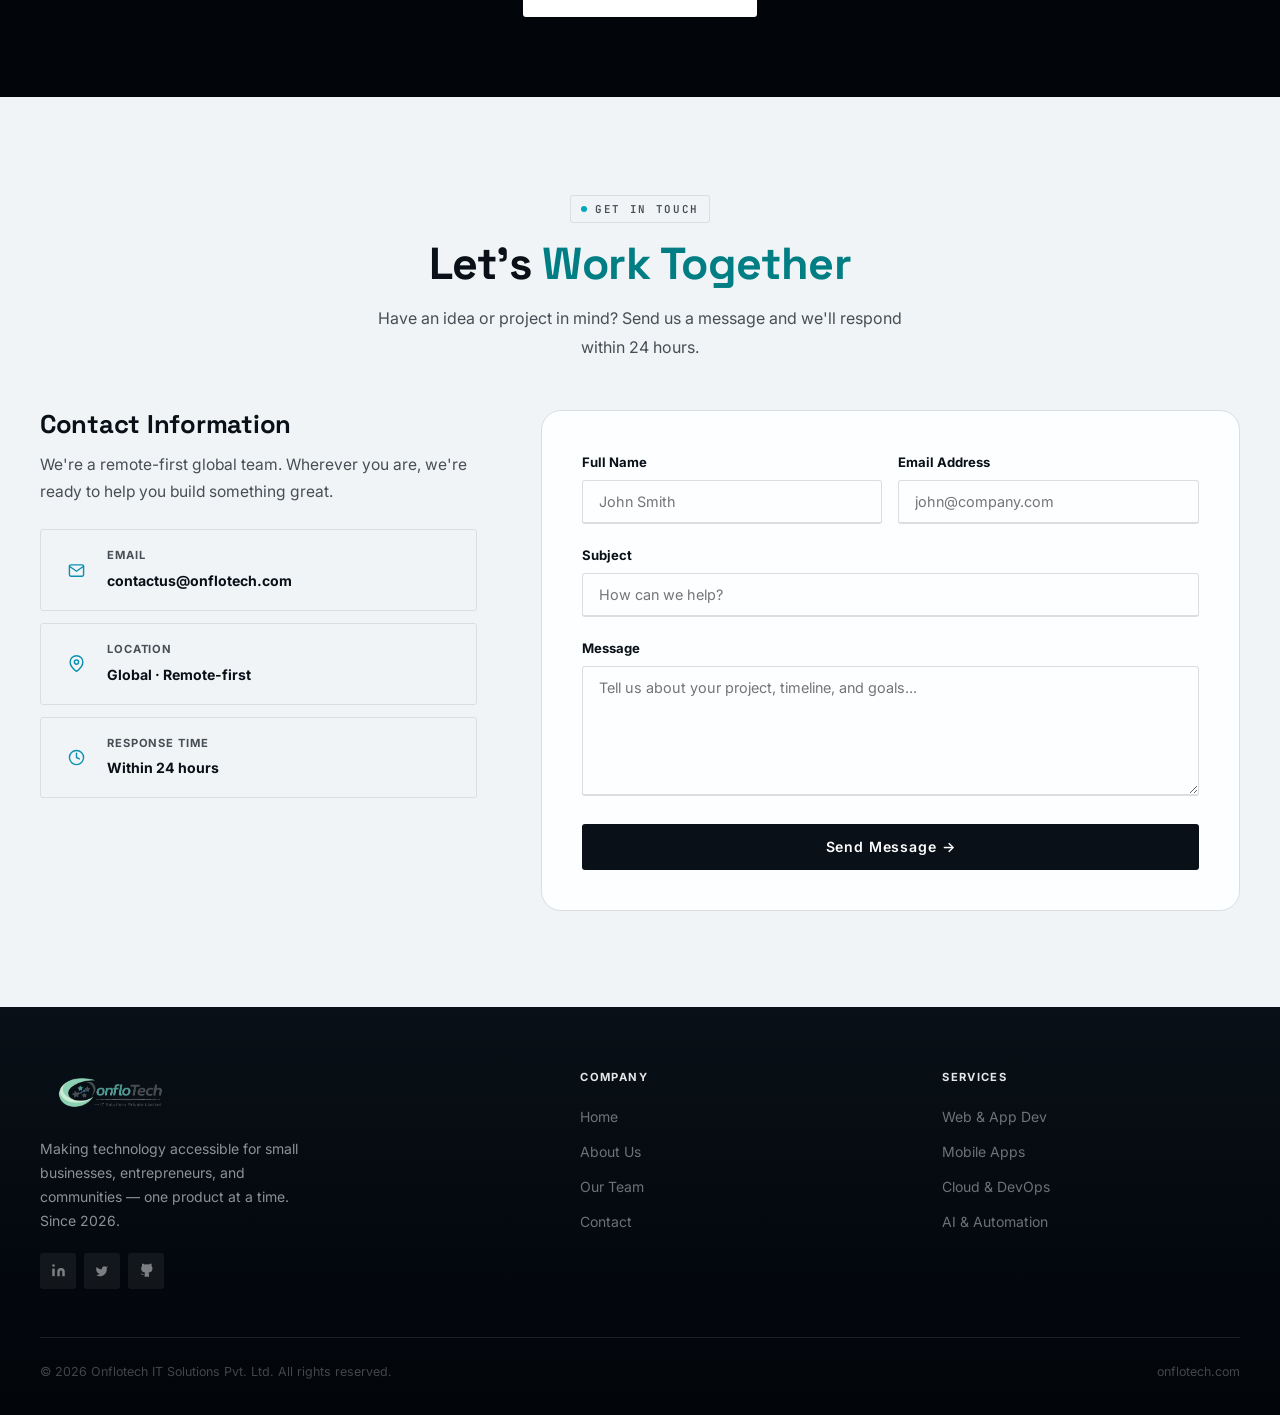
==== commit 00121614: "seo: strengthen brand identity in Organization schema - Set name to brand 'Onflotech' with legalName" ====
--- a/index.html
+++ b/index.html
@@ -43,7 +43,9 @@
   {
     "@context": "https://schema.org",
     "@type": "Organization",
-    "name": "Onflotech IT Solutions Private Limited",
+    "name": "Onflotech",
+    "legalName": "Onflotech IT Solutions Private Limited",
+    "alternateName": ["Onflotech IT Solutions", "Onflo Tech"],
     "url": "https://www.onflotech.com",
     "logo": "https://www.onflotech.com/assets/logo-light.png",
     "description": "Onflotech helps small businesses step online, entrepreneurs launch ideas, and communities get free utility tools. Affordable, senior-engineer-led IT delivery.",
@@ -63,7 +65,9 @@
       "AI and Automation",
       "IT Consulting"
     ],
-    "sameAs": []
+    "sameAs": [
+      "https://play.google.com/store/apps/developer?id=onfloTech"
+    ]
   }
   </script>
 
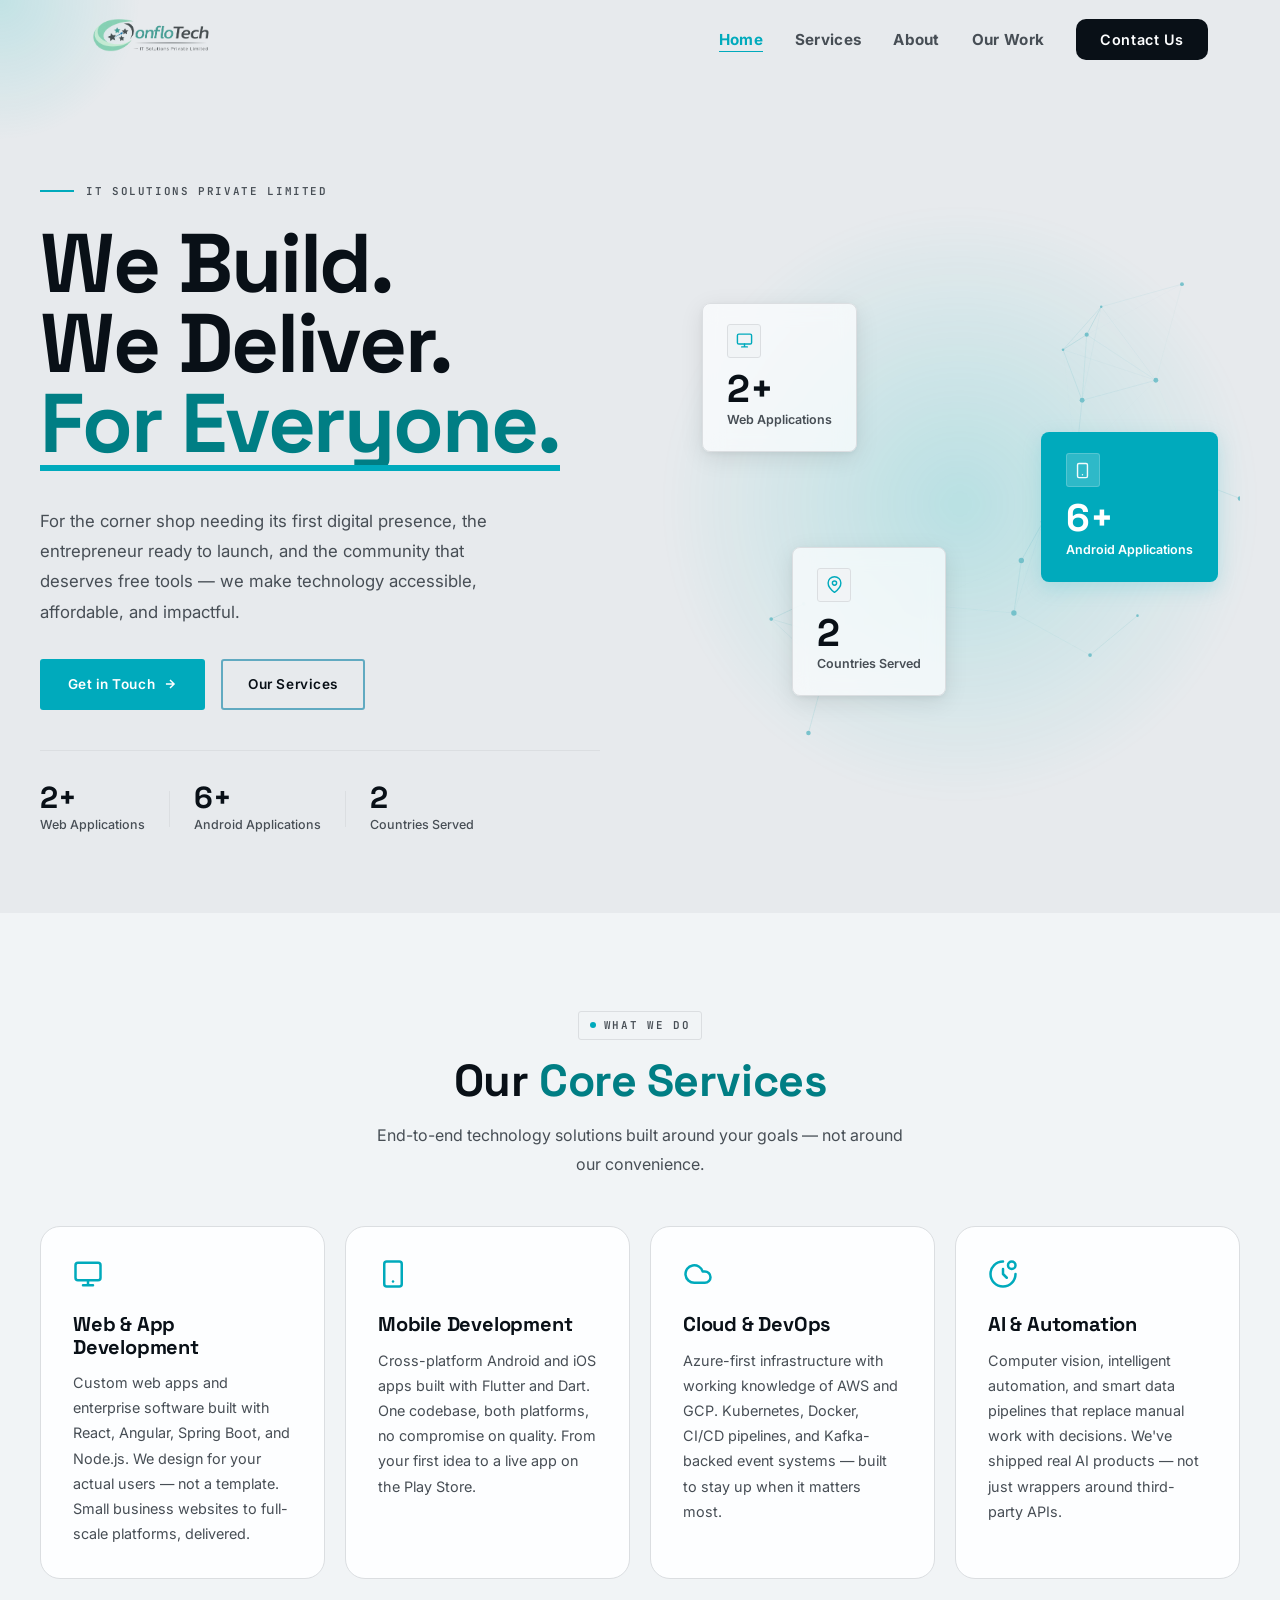
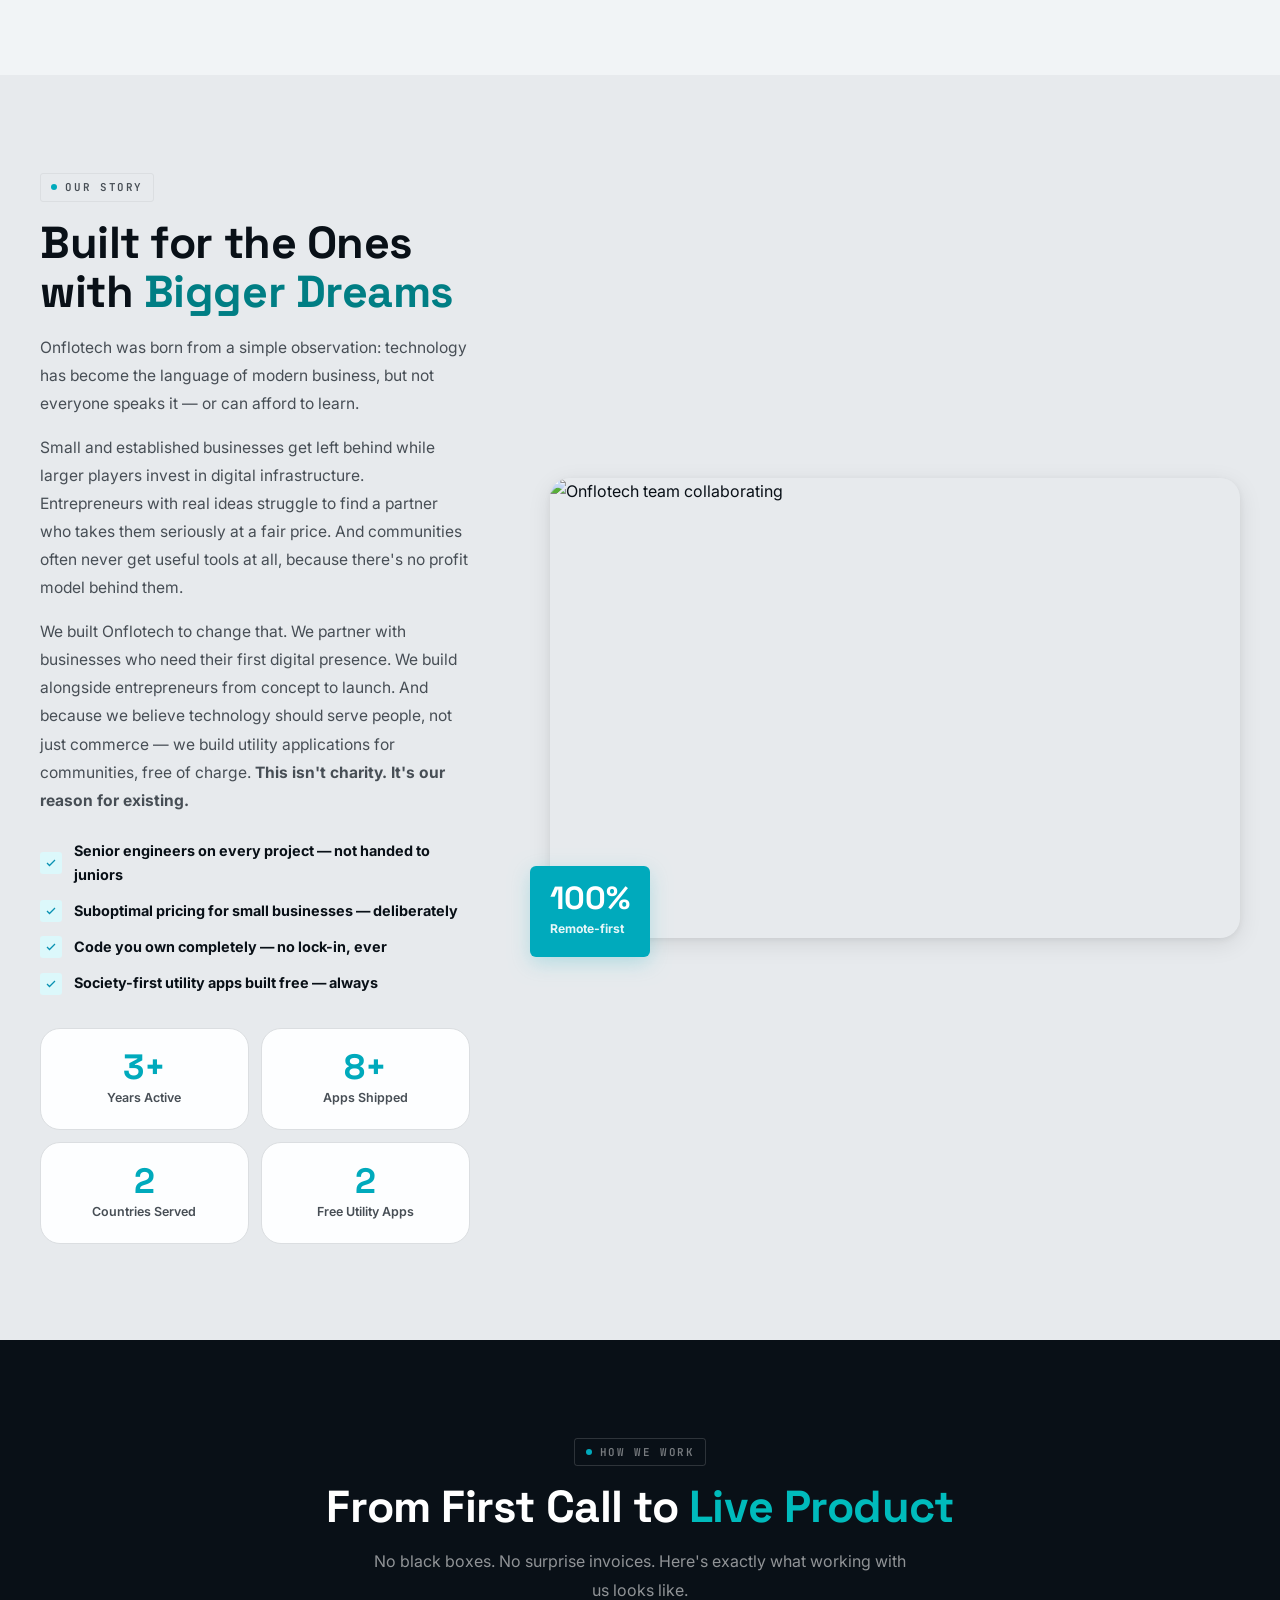
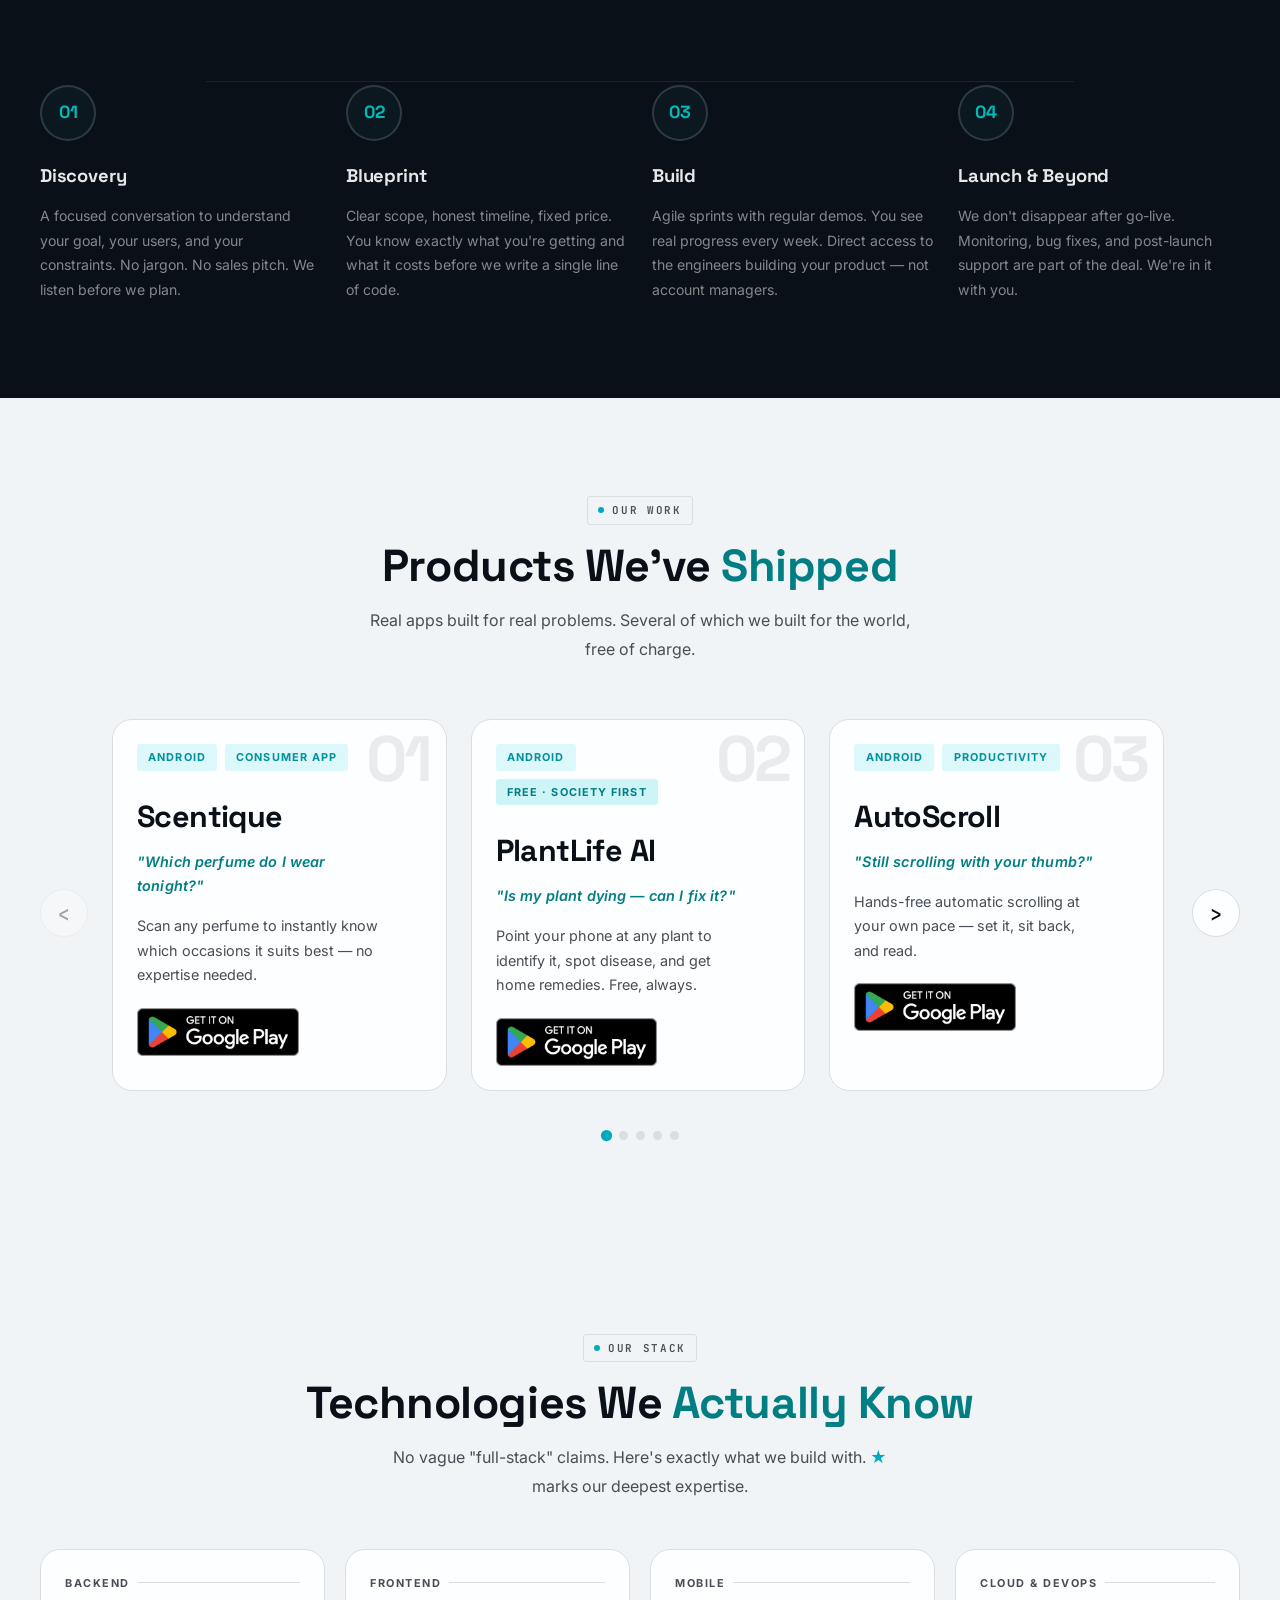
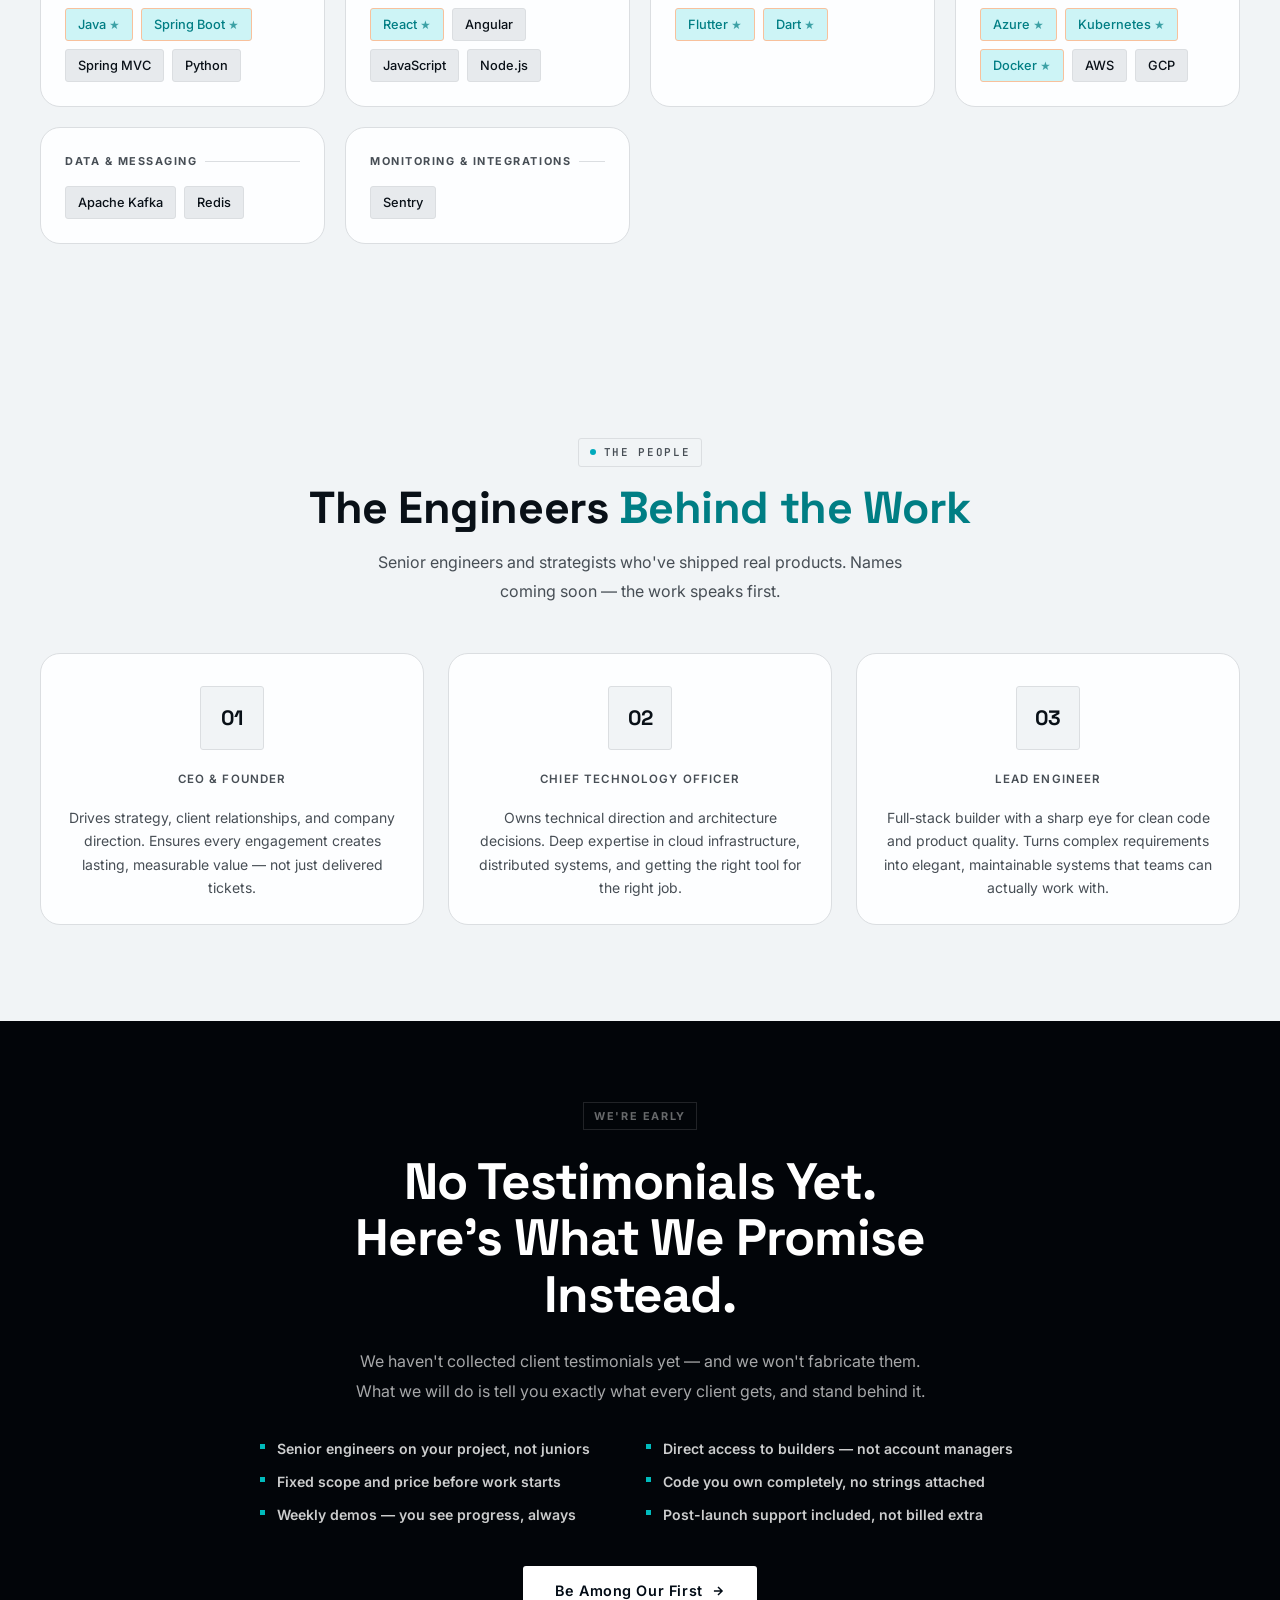
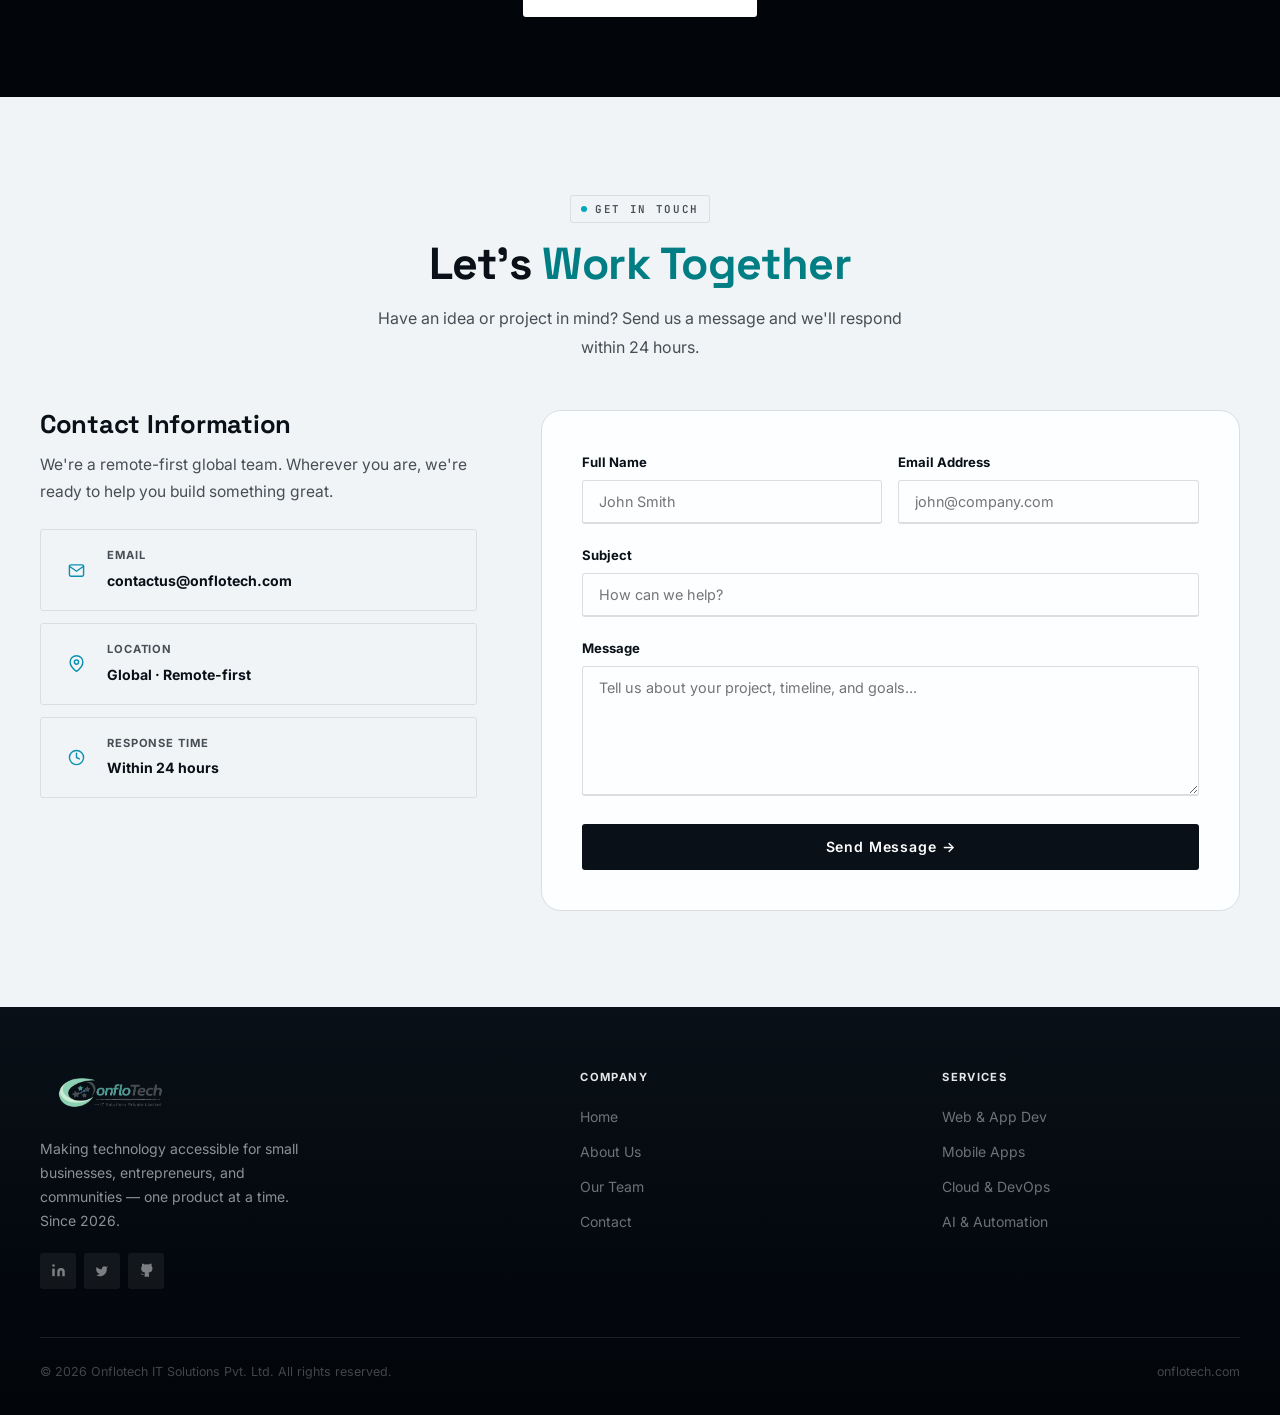
==== commit bb800ebe: "Add files via upload" ====
--- a/index.html
+++ b/index.html
@@ -1,12 +1,15 @@
 <!DOCTYPE html>
 <html lang="en">
+
 <head>
   <meta charset="UTF-8">
   <meta name="viewport" content="width=device-width, initial-scale=1.0">
   <meta name="theme-color" content="#0891b2">
   <title>Onflotech — IT Solutions | Web, Mobile, Cloud &amp; AI Development</title>
-  <meta name="description" content="Onflotech helps small businesses step online, entrepreneurs launch ideas, and communities get free utility tools. Affordable, senior-engineer-led IT delivery.">
-  <meta name="keywords" content="IT solutions, web development, mobile app development, cloud DevOps, AI automation, small business technology, Flutter, React, Spring Boot, Azure, Hyderabad, India">
+  <meta name="description"
+    content="Onflotech helps small businesses step online, entrepreneurs launch ideas, and communities get free utility tools. Affordable, senior-engineer-led IT delivery.">
+  <meta name="keywords"
+    content="IT solutions, web development, mobile app development, cloud DevOps, AI automation, small business technology, Flutter, React, Spring Boot, Azure, Hyderabad, India">
   <meta name="author" content="Onflotech IT Solutions Private Limited">
   <meta name="robots" content="index, follow">
   <link rel="canonical" href="https://www.onflotech.com/">
@@ -17,22 +20,24 @@
   <link rel="manifest" href="manifest.json">
 
   <!-- Open Graph (Facebook, LinkedIn, WhatsApp previews) -->
-  <meta property="og:type"        content="website">
-  <meta property="og:url"         content="https://www.onflotech.com/">
-  <meta property="og:title"       content="Onflotech — IT Solutions | Web, Mobile, Cloud &amp; AI Development">
-  <meta property="og:description" content="We help small businesses step online, entrepreneurs launch ideas, and communities get free utility tools. Affordable, senior-engineer-led IT delivery.">
-  <meta property="og:image"       content="https://www.onflotech.com/assets/logo-light.png">
-  <meta property="og:image:width"  content="1652">
+  <meta property="og:type" content="website">
+  <meta property="og:url" content="https://www.onflotech.com/">
+  <meta property="og:title" content="Onflotech — IT Solutions | Web, Mobile, Cloud &amp; AI Development">
+  <meta property="og:description"
+    content="We help small businesses step online, entrepreneurs launch ideas, and communities get free utility tools. Affordable, senior-engineer-led IT delivery.">
+  <meta property="og:image" content="https://www.onflotech.com/assets/logo-light.png">
+  <meta property="og:image:width" content="1652">
   <meta property="og:image:height" content="624">
-  <meta property="og:site_name"   content="Onflotech">
-  <meta property="og:locale"      content="en_IN">
+  <meta property="og:site_name" content="Onflotech">
+  <meta property="og:locale" content="en_IN">
 
   <!-- Twitter Card -->
-  <meta name="twitter:card"        content="summary_large_image">
-  <meta name="twitter:title"       content="Onflotech — IT Solutions | Web, Mobile, Cloud &amp; AI Development">
-  <meta name="twitter:description" content="We build for small businesses, entrepreneurs, and communities. Affordable IT delivery by senior engineers.">
-  <meta name="twitter:image"       content="https://www.onflotech.com/assets/logo-light.png">
-  <meta name="twitter:image:alt"   content="Onflotech IT Solutions logo">
+  <meta name="twitter:card" content="summary_large_image">
+  <meta name="twitter:title" content="Onflotech — IT Solutions | Web, Mobile, Cloud &amp; AI Development">
+  <meta name="twitter:description"
+    content="We build for small businesses, entrepreneurs, and communities. Affordable IT delivery by senior engineers.">
+  <meta name="twitter:image" content="https://www.onflotech.com/assets/logo-light.png">
+  <meta name="twitter:image:alt" content="Onflotech IT Solutions logo">
   <meta name="google-site-verification" content="nvVrSA9aYkV7o0q-USk85xCNaADxVuApzDOe_xKST8Y" />
 
   <!-- Preload critical above-the-fold image -->
@@ -73,8 +78,14 @@
 
   <link rel="preconnect" href="https://fonts.googleapis.com">
   <link rel="preconnect" href="https://fonts.gstatic.com" crossorigin>
-  <link rel="preload" as="style" href="https://fonts.googleapis.com/css2?family=Space+Grotesk:wght@400;500;600;700&family=Inter:wght@300;400;500;600;700&family=JetBrains+Mono:wght@500;600&display=swap" onload="this.onload=null;this.rel='stylesheet'">
-  <noscript><link href="https://fonts.googleapis.com/css2?family=Space+Grotesk:wght@400;500;600;700&family=Inter:wght@300;400;500;600;700&family=JetBrains+Mono:wght@500;600&display=swap" rel="stylesheet"></noscript>
+  <link rel="preload" as="style"
+    href="https://fonts.googleapis.com/css2?family=Space+Grotesk:wght@400;500;600;700&family=Inter:wght@300;400;500;600;700&family=JetBrains+Mono:wght@500;600&display=swap"
+    onload="this.onload=null;this.rel='stylesheet'">
+  <noscript>
+    <link
+      href="https://fonts.googleapis.com/css2?family=Space+Grotesk:wght@400;500;600;700&family=Inter:wght@300;400;500;600;700&family=JetBrains+Mono:wght@500;600&display=swap"
+      rel="stylesheet">
+  </noscript>
 
   <link rel="stylesheet" href="css/tokens.css">
   <link rel="stylesheet" href="css/base.css">
@@ -92,539 +103,633 @@
   <link rel="stylesheet" href="css/contact.css">
   <link rel="stylesheet" href="css/footer.css">
 </head>
+
 <body>
 
-<!-- Custom pointer (dot + trailing teal glow) -->
-<div class="cursor-glow" id="cursorGlow" aria-hidden="true"></div>
-<div class="cursor-dot" id="cursorDot" aria-hidden="true"></div>
-
-<!-- ─── Navigation ────────────────────────────────────────── -->
-<nav id="nav">
-  <div class="nav-inner">
-    <a href="#home" class="nav-logo" aria-label="Onflotech home">
-      <img src="assets/logo-transparent.png" alt="Onflotech — IT Solutions Private Limited" width="1652" height="624">
-    </a>
-    <ul class="nav-menu">
-      <li><a href="#home" class="active">Home</a></li>
-      <li><a href="#services">Services</a></li>
-      <li><a href="#about">About</a></li>
-      <li><a href="#work">Our Work</a></li>
-      <li><a href="#contact" class="nav-cta">Contact Us</a></li>
-    </ul>
-    <button class="hamburger" id="hamburger" onclick="toggleMenu()" aria-label="Toggle menu">
-      <span></span><span></span><span></span>
-    </button>
+  <!-- Custom pointer (dot + trailing teal glow) -->
+  <div class="cursor-glow" id="cursorGlow" aria-hidden="true"></div>
+  <div class="cursor-dot" id="cursorDot" aria-hidden="true"></div>
+
+  <!-- ─── Navigation ────────────────────────────────────────── -->
+  <nav id="nav" aria-label="Primary navigation">
+    <div class="nav-inner">
+      <a href="#home" class="nav-logo" aria-label="Onflotech home">
+        <img src="assets/logo-transparent.png" alt="Onflotech — IT Solutions Private Limited" width="1652" height="624">
+      </a>
+      <ul class="nav-menu">
+        <li><a href="#home" class="active">Home</a></li>
+        <li><a href="#services">Services</a></li>
+        <li><a href="#about">About</a></li>
+        <li><a href="#work">Our Work</a></li>
+        <li><a href="#contact" class="nav-cta">Contact Us</a></li>
+      </ul>
+      <button class="hamburger" id="hamburger" aria-label="Open navigation menu" aria-expanded="false"
+        aria-controls="mobileOverlay">
+        <span></span><span></span><span></span>
+      </button>
+    </div>
+  </nav>
+
+  <!-- Mobile menu overlay -->
+  <div class="mobile-overlay" id="mobileOverlay">
+    <div class="mob-logo">
+      <img src="assets/logo-transparent.png" alt="Onflotech" width="1652" height="624">
+    </div>
+    <!--button class="mob-close" onclick="closeMenu()" aria-label="Close menu">
+      <svg width="20" height="20" viewBox="0 0 24 24" fill="none" stroke="currentColor" stroke-width="2"
+        stroke-linecap="round">
+        <line x1="18" y1="6" x2="6" y2="18" />
+        <line x1="6" y1="6" x2="18" y2="18" />
+      </svg>
+    </button-->
+    <a href="#home">Home</a>
+    <a href="#services">Services</a>
+    <a href="#about">About</a>
+    <a href="#work">Our Work</a>
+    <a href="#contact" class="mob-cta">Contact Us</a>
   </div>
-</nav>
-
-<!-- Mobile menu overlay -->
-<div class="mobile-overlay" id="mobileOverlay">
-  <div class="mob-logo">
-   <img src="assets/logo-transparent.png" alt="Onflotech" width="1652" height="624">
-  </div>
-  <button class="mob-close" onclick="closeMenu()" aria-label="Close menu">
-    <svg width="20" height="20" viewBox="0 0 24 24" fill="none" stroke="currentColor" stroke-width="2" stroke-linecap="round">
-      <line x1="18" y1="6" x2="6" y2="18"/><line x1="6" y1="6" x2="18" y2="18"/>
-    </svg>
-  </button>
-  <a href="#home"     onclick="closeMenu()">Home</a>
-  <a href="#services" onclick="closeMenu()">Services</a>
-  <a href="#about"    onclick="closeMenu()">About</a>
-  <a href="#work"     onclick="closeMenu()">Our Work</a>
-  <a href="#contact"  onclick="closeMenu()" class="mob-cta">Contact Us</a>
-</div>
-
-<!-- ─── Hero ──────────────────────────────────────────────── -->
-<section id="home">
-  <div class="hero-inner">
-
-    <div class="hero-text">
-      <div class="hero-eyebrow">
-        <span class="eyebrow-bar"></span>
-        <span class="eyebrow-label">IT Solutions Private Limited</span>
-      </div>
-      <h1 class="hero-title">
-        <span class="hl"><span>We Build.</span></span>
-        <span class="hl"><span>We Deliver.</span></span>
-        <span class="hl"><span><em>For Everyone.</em></span></span>
-      </h1>
-      <p class="hero-sub">
-        For the corner shop needing its first digital presence, the entrepreneur ready to launch, and the community that deserves free tools — we make technology accessible, affordable, and impactful.
+
+  <!-- ─── Hero ──────────────────────────────────────────────── -->
+  <section id="home">
+    <div class="hero-inner">
+
+      <div class="hero-text">
+        <div class="hero-eyebrow">
+          <span class="eyebrow-bar"></span>
+          <span class="eyebrow-label">IT Solutions Private Limited</span>
+        </div>
+        <h1 class="hero-title">
+          <span class="hl"><span>We Build.</span></span>
+          <span class="hl"><span>We Deliver.</span></span>
+          <span class="hl"><span><em>For Everyone.</em></span></span>
+        </h1>
+        <p class="hero-sub">
+          For the corner shop needing its first digital presence, the entrepreneur ready to launch, and the community
+          that deserves free tools — we make technology accessible, affordable, and impactful.
+        </p>
+        <div class="hero-ctas">
+          <a href="#contact" class="btn btn-primary">
+            <span>Get in Touch</span>
+            <svg width="14" height="14" viewBox="0 0 24 24" fill="none" stroke="currentColor" stroke-width="2.5">
+              <path d="M5 12h14M12 5l7 7-7 7" />
+            </svg>
+          </a>
+          <a href="#services" class="btn btn-outline">Our Services</a>
+        </div>
+        <div class="hero-stats">
+          <div class="hero-stat">
+            <strong>2+</strong>
+            <span>Web Applications</span>
+          </div>
+          <div class="stat-sep"></div>
+          <div class="hero-stat">
+            <strong>6+</strong>
+            <span>Android Applications</span>
+          </div>
+          <div class="stat-sep"></div>
+          <div class="hero-stat">
+            <strong>2</strong>
+            <span>Countries Served</span>
+          </div>
+        </div>
+      </div>
+
+      <div class="hero-visual" aria-hidden="true">
+        <div class="hero-glow"></div>
+        <canvas class="hero-net" id="heroNet"></canvas>
+        <div class="hero-cards">
+          <div class="hcard hcard-1">
+            <div class="hcard-icon">
+              <svg width="17" height="17" viewBox="0 0 24 24" fill="none" stroke="var(--clr-primary)" stroke-width="2"
+                stroke-linecap="round">
+                <rect x="2" y="3" width="20" height="14" rx="2" />
+                <path d="M8 21h8M12 17v4" />
+              </svg>
+            </div>
+            <span class="hcard-num">2+</span>
+            <span class="hcard-label">Web Applications</span>
+          </div>
+          <div class="hcard hcard-2 hcard-accent">
+            <div class="hcard-icon">
+              <svg width="17" height="17" viewBox="0 0 24 24" fill="none" stroke="rgba(255,255,255,0.95)"
+                stroke-width="2" stroke-linecap="round">
+                <rect x="5" y="2" width="14" height="20" rx="2" />
+                <line x1="12" y1="18" x2="12" y2="18" />
+              </svg>
+            </div>
+            <span class="hcard-num">6+</span>
+            <span class="hcard-label">Android Applications</span>
+          </div>
+          <div class="hcard hcard-3">
+            <div class="hcard-icon">
+              <svg width="17" height="17" viewBox="0 0 24 24" fill="none" stroke="var(--clr-primary)" stroke-width="2"
+                stroke-linecap="round">
+                <path d="M21 10c0 7-9 13-9 13s-9-6-9-13a9 9 0 0 1 18 0z" />
+                <circle cx="12" cy="10" r="3" />
+              </svg>
+            </div>
+            <span class="hcard-num">2</span>
+            <span class="hcard-label">Countries Served</span>
+          </div>
+        </div>
+      </div>
+
+    </div>
+  </section>
+
+  <!-- ─── Services ──────────────────────────────────────────── -->
+  <section id="services" class="section section-alt">
+    <div class="section-inner">
+      <div class="section-hdr center">
+        <div class="tag fi"><span class="tag-dot"></span>What We Do</div>
+        <h2 class="section-title fi d1">Our <em>Core Services</em></h2>
+        <p class="section-sub fi d2">End-to-end technology solutions built around your goals — not around our
+          convenience.</p>
+      </div>
+
+      <div class="services-grid">
+
+        <div class="svc-card fi">
+          <div class="svc-icon">
+            <svg width="24" height="24" viewBox="0 0 24 24" fill="none" stroke="rgba(8,145,178,1)" stroke-width="2"
+              stroke-linecap="round" stroke-linejoin="round">
+              <rect x="2" y="3" width="20" height="14" rx="2" />
+              <path d="M8 21h8M12 17v4" />
+            </svg>
+          </div>
+          <h3>Web &amp; App Development</h3>
+          <p>Custom web apps and enterprise software built with React, Angular, Spring Boot, and Node.js. We design for
+            your actual users — not a template. Small business websites to full-scale platforms, delivered.</p>
+        </div>
+
+        <div class="svc-card fi d1">
+          <div class="svc-icon">
+            <svg width="24" height="24" viewBox="0 0 24 24" fill="none" stroke="rgba(8,145,178,1)" stroke-width="2"
+              stroke-linecap="round" stroke-linejoin="round">
+              <rect x="5" y="2" width="14" height="20" rx="2" />
+              <line x1="12" y1="18" x2="12.01" y2="18" />
+            </svg>
+          </div>
+          <h3>Mobile Development</h3>
+          <p>Cross-platform Android and iOS apps built with Flutter and Dart. One codebase, both platforms, no
+            compromise on quality. From your first idea to a live app on the Play Store.</p>
+        </div>
+
+        <div class="svc-card fi d2">
+          <div class="svc-icon">
+            <svg width="24" height="24" viewBox="0 0 24 24" fill="none" stroke="rgba(8,145,178,1)" stroke-width="2"
+              stroke-linecap="round" stroke-linejoin="round">
+              <path d="M17.5 19H9a7 7 0 1 1 6.71-9h1.79a4.5 4.5 0 1 1 0 9Z" />
+            </svg>
+          </div>
+          <h3>Cloud &amp; DevOps</h3>
+          <p>Azure-first infrastructure with working knowledge of AWS and GCP. Kubernetes, Docker, CI/CD pipelines, and
+            Kafka-backed event systems — built to stay up when it matters most.</p>
+        </div>
+
+        <div class="svc-card fi d3">
+          <div class="svc-icon">
+            <svg width="24" height="24" viewBox="0 0 24 24" fill="none" stroke="rgba(8,145,178,1)" stroke-width="2"
+              stroke-linecap="round" stroke-linejoin="round">
+              <path d="M12 2a10 10 0 1 0 10 10" />
+              <path d="M12 8v4l3 3" />
+              <circle cx="19" cy="5" r="3" />
+            </svg>
+          </div>
+          <h3>AI &amp; Automation</h3>
+          <p>Computer vision, intelligent automation, and smart data pipelines that replace manual work with decisions.
+            We've shipped real AI products — not just wrappers around third-party APIs.</p>
+        </div>
+
+      </div>
+    </div>
+  </section>
+
+  <!-- ─── About ────────────────────────────────────────────── -->
+  <section id="about" class="section">
+    <div class="section-inner">
+      <div class="about-layout">
+
+        <div class="about-body">
+          <div class="tag fi"><span class="tag-dot"></span>Our Story</div>
+          <h2 class="section-title fi d1">Built for the Ones with <em>Bigger Dreams</em></h2>
+
+          <p class="fi d2" style="margin-top:1.1rem;">Onflotech was born from a simple observation: technology has
+            become the language of modern business, but not everyone speaks it — or can afford to learn.</p>
+          <p class="fi d2">Small and established businesses get left behind while larger players invest in digital
+            infrastructure. Entrepreneurs with real ideas struggle to find a partner who takes them seriously at a fair
+            price. And communities often never get useful tools at all, because there's no profit model behind them.</p>
+          <p class="fi d2">We built Onflotech to change that. We partner with businesses who need their first digital
+            presence. We build alongside entrepreneurs from concept to launch. And because we believe technology should
+            serve people, not just commerce — we build utility applications for communities, free of charge.
+            <strong>This isn't charity. It's our reason for existing.</strong>
+          </p>
+
+          <div class="about-values fi d3">
+            <div class="about-value">
+              <div class="value-check">
+                <svg width="12" height="12" viewBox="0 0 24 24" fill="none" stroke="rgba(8,145,178,1)"
+                  stroke-width="2.5">
+                  <polyline points="20 6 9 17 4 12" />
+                </svg>
+              </div>
+              Senior engineers on every project — not handed to juniors
+            </div>
+            <div class="about-value">
+              <div class="value-check">
+                <svg width="12" height="12" viewBox="0 0 24 24" fill="none" stroke="rgba(8,145,178,1)"
+                  stroke-width="2.5">
+                  <polyline points="20 6 9 17 4 12" />
+                </svg>
+              </div>
+              Suboptimal pricing for small businesses — deliberately
+            </div>
+            <div class="about-value">
+              <div class="value-check">
+                <svg width="12" height="12" viewBox="0 0 24 24" fill="none" stroke="rgba(8,145,178,1)"
+                  stroke-width="2.5">
+                  <polyline points="20 6 9 17 4 12" />
+                </svg>
+              </div>
+              Code you own completely — no lock-in, ever
+            </div>
+            <div class="about-value">
+              <div class="value-check">
+                <svg width="12" height="12" viewBox="0 0 24 24" fill="none" stroke="rgba(8,145,178,1)"
+                  stroke-width="2.5">
+                  <polyline points="20 6 9 17 4 12" />
+                </svg>
+              </div>
+              Society-first utility apps built free — always
+            </div>
+          </div>
+
+          <div class="about-stats fi d4">
+            <div class="stat"><strong>3+</strong><span>Years Active</span></div>
+            <div class="stat"><strong>8+</strong><span>Apps Shipped</span></div>
+            <div class="stat"><strong>2</strong><span>Countries Served</span></div>
+            <div class="stat"><strong>2</strong><span>Free Utility Apps</span></div>
+          </div>
+        </div>
+
+        <div class="about-visual fi d2">
+          <img class="about-img" src="https://images.unsplash.com/photo-1522071820081-009f0129c71c?w=800&q=80"
+            alt="Onflotech team collaborating" loading="lazy" width="800" height="533">
+          <div class="about-badge">
+            <strong>100%</strong>
+            <span>Remote-first</span>
+          </div>
+        </div>
+
+      </div>
+    </div>
+  </section>
+
+  <!-- ─── Process ───────────────────────────────────────────── -->
+  <section id="process" class="section">
+    <div class="section-inner">
+      <div class="section-hdr center">
+        <div class="tag fi"><span class="tag-dot"></span>How We Work</div>
+        <h2 class="section-title fi d1">From First Call to <em>Live Product</em></h2>
+        <p class="section-sub fi d2">No black boxes. No surprise invoices. Here's exactly what working with us looks
+          like.</p>
+      </div>
+
+      <div class="process-track">
+
+        <div class="process-step fi">
+          <div class="step-bubble">01</div>
+          <div class="step-title">Discovery</div>
+          <p class="step-desc">A focused conversation to understand your goal, your users, and your constraints. No
+            jargon. No sales pitch. We listen before we plan.</p>
+        </div>
+
+        <div class="process-step fi d1">
+          <div class="step-bubble">02</div>
+          <div class="step-title">Blueprint</div>
+          <p class="step-desc">Clear scope, honest timeline, fixed price. You know exactly what you're getting and what
+            it costs before we write a single line of code.</p>
+        </div>
+
+        <div class="process-step fi d2">
+          <div class="step-bubble">03</div>
+          <div class="step-title">Build</div>
+          <p class="step-desc">Agile sprints with regular demos. You see real progress every week. Direct access to the
+            engineers building your product — not account managers.</p>
+        </div>
+
+        <div class="process-step fi d3">
+          <div class="step-bubble">04</div>
+          <div class="step-title">Launch &amp; Beyond</div>
+          <p class="step-desc">We don't disappear after go-live. Monitoring, bug fixes, and post-launch support are part
+            of the deal. We're in it with you.</p>
+        </div>
+
+      </div>
+    </div>
+  </section>
+
+  <!-- ─── Case Studies ─────────────────────────────────────── -->
+  <section id="work" class="section section-alt">
+    <div class="section-inner">
+      <div class="section-hdr center">
+        <div class="tag fi"><span class="tag-dot"></span>Our Work</div>
+        <h2 class="section-title fi d1">Products We've <em>Shipped</em></h2>
+        <p class="section-sub fi d2">Real apps built for real problems. Several of which we built for the world, free of
+          charge.</p>
+      </div>
+
+      <div class="cases-carousel fi d2">
+        <button class="carousel-btn prev" type="button" aria-label="Previous apps">&#8249;</button>
+
+        <!-- Cards are rendered from the apps[] data array in js/carousel.js.
+           To add a new app, append one object there — no HTML needed. -->
+        <div class="cases-track" id="casesTrack" tabindex="0" role="region" aria-label="Apps we've shipped"></div>
+
+        <button class="carousel-btn next" type="button" aria-label="Next apps">&#8250;</button>
+      </div>
+
+      <div class="carousel-dots" id="casesDots" role="tablist" aria-label="Choose app"></div>
+    </div>
+  </section>
+
+  <!-- ─── Tech Stack ────────────────────────────────────────── -->
+  <section id="stack" class="section">
+    <div class="section-inner">
+      <div class="section-hdr center">
+        <div class="tag fi"><span class="tag-dot"></span>Our Stack</div>
+        <h2 class="section-title fi d1">Technologies We <em>Actually Know</em></h2>
+        <p class="section-sub fi d2">No vague "full-stack" claims. Here's exactly what we build with. <em
+            style="font-style:normal; color:var(--clr-primary);">★</em> marks our deepest expertise.</p>
+      </div>
+
+      <div class="stack-grid">
+
+        <div class="stack-cat fi">
+          <div class="stack-cat-label">Backend</div>
+          <div class="stack-pills">
+            <span class="stack-pill expert">Java</span>
+            <span class="stack-pill expert">Spring Boot</span>
+            <span class="stack-pill">Spring MVC</span>
+            <span class="stack-pill">Python</span>
+          </div>
+        </div>
+
+        <div class="stack-cat fi d1">
+          <div class="stack-cat-label">Frontend</div>
+          <div class="stack-pills">
+            <span class="stack-pill expert">React</span>
+            <span class="stack-pill">Angular</span>
+            <span class="stack-pill">JavaScript</span>
+            <span class="stack-pill">Node.js</span>
+          </div>
+        </div>
+
+        <div class="stack-cat fi d2">
+          <div class="stack-cat-label">Mobile</div>
+          <div class="stack-pills">
+            <span class="stack-pill expert">Flutter</span>
+            <span class="stack-pill expert">Dart</span>
+          </div>
+        </div>
+
+        <div class="stack-cat fi d3">
+          <div class="stack-cat-label">Cloud &amp; DevOps</div>
+          <div class="stack-pills">
+            <span class="stack-pill expert">Azure</span>
+            <span class="stack-pill expert">Kubernetes</span>
+            <span class="stack-pill expert">Docker</span>
+            <span class="stack-pill">AWS</span>
+            <span class="stack-pill">GCP</span>
+          </div>
+        </div>
+
+        <div class="stack-cat fi d1">
+          <div class="stack-cat-label">Data &amp; Messaging</div>
+          <div class="stack-pills">
+            <span class="stack-pill">Apache Kafka</span>
+            <span class="stack-pill">Redis</span>
+          </div>
+        </div>
+
+        <div class="stack-cat fi d2">
+          <div class="stack-cat-label">Monitoring &amp; Integrations</div>
+          <div class="stack-pills">
+            <span class="stack-pill">Sentry</span>
+          </div>
+        </div>
+
+      </div>
+    </div>
+  </section>
+
+  <!-- ─── Team ─────────────────────────────────────────────── -->
+  <section id="team" class="section section-alt">
+    <div class="section-inner">
+      <div class="section-hdr center">
+        <div class="tag fi"><span class="tag-dot"></span>The People</div>
+        <h2 class="section-title fi d1">The Engineers <em>Behind the Work</em></h2>
+        <p class="section-sub fi d2">Senior engineers and strategists who've shipped real products. Names coming soon —
+          the work speaks first.</p>
+      </div>
+      <div class="team-grid">
+
+        <div class="team-card fi">
+          <div class="team-monogram">01</div>
+          <div class="team-role">CEO &amp; Founder</div>
+          <p class="team-bio">Drives strategy, client relationships, and company direction. Ensures every engagement
+            creates lasting, measurable value — not just delivered tickets.</p>
+        </div>
+
+        <div class="team-card fi d1">
+          <div class="team-monogram">02</div>
+          <div class="team-role">Chief Technology Officer</div>
+          <p class="team-bio">Owns technical direction and architecture decisions. Deep expertise in cloud
+            infrastructure, distributed systems, and getting the right tool for the right job.</p>
+        </div>
+
+        <div class="team-card fi d2">
+          <div class="team-monogram">03</div>
+          <div class="team-role">Lead Engineer</div>
+          <p class="team-bio">Full-stack builder with a sharp eye for clean code and product quality. Turns complex
+            requirements into elegant, maintainable systems that teams can actually work with.</p>
+        </div>
+
+      </div>
+    </div>
+  </section>
+
+  <!-- ─── Commitment (We're Early) ──────────────────────────── -->
+  <section id="commitment">
+    <div class="commitment-inner">
+      <div class="commitment-eyebrow fi">We're Early</div>
+      <h2 class="commitment-title fi d1">No Testimonials Yet.<br>Here's What We Promise Instead.</h2>
+      <p class="commitment-body fi d2">
+        We haven't collected client testimonials yet — and we won't fabricate them. What we will do is tell you exactly
+        what every client gets, and stand behind it.
       </p>
-      <div class="hero-ctas">
-        <a href="#contact" class="btn btn-primary">
-          <span>Get in Touch</span>
-          <svg width="14" height="14" viewBox="0 0 24 24" fill="none" stroke="currentColor" stroke-width="2.5"><path d="M5 12h14M12 5l7 7-7 7"/></svg>
-        </a>
-        <a href="#services" class="btn btn-outline">Our Services</a>
-      </div>
-      <div class="hero-stats">
-        <div class="hero-stat">
-          <strong>2+</strong>
-          <span>Web Applications</span>
-        </div>
-        <div class="stat-sep"></div>
-        <div class="hero-stat">
-          <strong>6+</strong>
-          <span>Android Applications</span>
-        </div>
-        <div class="stat-sep"></div>
-        <div class="hero-stat">
-          <strong>2</strong>
-          <span>Countries Served</span>
-        </div>
-      </div>
-    </div>
-
-    <div class="hero-visual" aria-hidden="true">
-      <div class="hero-glow"></div>
-      <canvas class="hero-net" id="heroNet"></canvas>
-      <div class="hero-cards">
-        <div class="hcard hcard-1">
-          <div class="hcard-icon">
-            <svg width="17" height="17" viewBox="0 0 24 24" fill="none" stroke="var(--clr-primary)" stroke-width="2" stroke-linecap="round"><rect x="2" y="3" width="20" height="14" rx="2"/><path d="M8 21h8M12 17v4"/></svg>
-          </div>
-          <span class="hcard-num">2+</span>
-          <span class="hcard-label">Web Applications</span>
-        </div>
-        <div class="hcard hcard-2 hcard-accent">
-          <div class="hcard-icon">
-            <svg width="17" height="17" viewBox="0 0 24 24" fill="none" stroke="rgba(255,255,255,0.95)" stroke-width="2" stroke-linecap="round"><rect x="5" y="2" width="14" height="20" rx="2"/><line x1="12" y1="18" x2="12" y2="18"/></svg>
-          </div>
-          <span class="hcard-num">6+</span>
-          <span class="hcard-label">Android Applications</span>
-        </div>
-        <div class="hcard hcard-3">
-          <div class="hcard-icon">
-            <svg width="17" height="17" viewBox="0 0 24 24" fill="none" stroke="var(--clr-primary)" stroke-width="2" stroke-linecap="round"><path d="M21 10c0 7-9 13-9 13s-9-6-9-13a9 9 0 0 1 18 0z"/><circle cx="12" cy="10" r="3"/></svg>
-          </div>
-          <span class="hcard-num">2</span>
-          <span class="hcard-label">Countries Served</span>
-        </div>
-      </div>
-    </div>
-
-  </div>
-</section>
-
-<!-- ─── Services ──────────────────────────────────────────── -->
-<section id="services" class="section section-alt">
-  <div class="section-inner">
-    <div class="section-hdr center">
-      <div class="tag fi"><span class="tag-dot"></span>What We Do</div>
-      <h2 class="section-title fi d1">Our <em>Core Services</em></h2>
-      <p class="section-sub fi d2">End-to-end technology solutions built around your goals — not around our convenience.</p>
-    </div>
-
-    <div class="services-grid">
-
-      <div class="svc-card fi">
-        <div class="svc-icon">
-          <svg width="24" height="24" viewBox="0 0 24 24" fill="none" stroke="rgba(8,145,178,1)" stroke-width="2" stroke-linecap="round" stroke-linejoin="round">
-            <rect x="2" y="3" width="20" height="14" rx="2"/><path d="M8 21h8M12 17v4"/>
-          </svg>
-        </div>
-        <h3>Web &amp; App Development</h3>
-        <p>Custom web apps and enterprise software built with React, Angular, Spring Boot, and Node.js. We design for your actual users — not a template. Small business websites to full-scale platforms, delivered.</p>
-      </div>
-
-      <div class="svc-card fi d1">
-        <div class="svc-icon">
-          <svg width="24" height="24" viewBox="0 0 24 24" fill="none" stroke="rgba(8,145,178,1)" stroke-width="2" stroke-linecap="round" stroke-linejoin="round">
-            <rect x="5" y="2" width="14" height="20" rx="2"/><line x1="12" y1="18" x2="12.01" y2="18"/>
-          </svg>
-        </div>
-        <h3>Mobile Development</h3>
-        <p>Cross-platform Android and iOS apps built with Flutter and Dart. One codebase, both platforms, no compromise on quality. From your first idea to a live app on the Play Store.</p>
-      </div>
-
-      <div class="svc-card fi d2">
-        <div class="svc-icon">
-          <svg width="24" height="24" viewBox="0 0 24 24" fill="none" stroke="rgba(8,145,178,1)" stroke-width="2" stroke-linecap="round" stroke-linejoin="round">
-            <path d="M17.5 19H9a7 7 0 1 1 6.71-9h1.79a4.5 4.5 0 1 1 0 9Z"/>
-          </svg>
-        </div>
-        <h3>Cloud &amp; DevOps</h3>
-        <p>Azure-first infrastructure with working knowledge of AWS and GCP. Kubernetes, Docker, CI/CD pipelines, and Kafka-backed event systems — built to stay up when it matters most.</p>
-      </div>
-
-      <div class="svc-card fi d3">
-        <div class="svc-icon">
-          <svg width="24" height="24" viewBox="0 0 24 24" fill="none" stroke="rgba(8,145,178,1)" stroke-width="2" stroke-linecap="round" stroke-linejoin="round">
-            <path d="M12 2a10 10 0 1 0 10 10"/><path d="M12 8v4l3 3"/><circle cx="19" cy="5" r="3"/>
-          </svg>
-        </div>
-        <h3>AI &amp; Automation</h3>
-        <p>Computer vision, intelligent automation, and smart data pipelines that replace manual work with decisions. We've shipped real AI products — not just wrappers around third-party APIs.</p>
-      </div>
-
-    </div>
-  </div>
-</section>
-
-<!-- ─── About ────────────────────────────────────────────── -->
-<section id="about" class="section">
-  <div class="section-inner">
-    <div class="about-layout">
-
-      <div class="about-body">
-        <div class="tag fi"><span class="tag-dot"></span>Our Story</div>
-        <h2 class="section-title fi d1">Built for the Ones with <em>Bigger Dreams</em></h2>
-
-        <p class="fi d2" style="margin-top:1.1rem;">Onflotech was born from a simple observation: technology has become the language of modern business, but not everyone speaks it — or can afford to learn.</p>
-        <p class="fi d2">Small and established businesses get left behind while larger players invest in digital infrastructure. Entrepreneurs with real ideas struggle to find a partner who takes them seriously at a fair price. And communities often never get useful tools at all, because there's no profit model behind them.</p>
-        <p class="fi d2">We built Onflotech to change that. We partner with businesses who need their first digital presence. We build alongside entrepreneurs from concept to launch. And because we believe technology should serve people, not just commerce — we build utility applications for communities, free of charge. <strong>This isn't charity. It's our reason for existing.</strong></p>
-
-        <div class="about-values fi d3">
-          <div class="about-value">
-            <div class="value-check">
-              <svg width="12" height="12" viewBox="0 0 24 24" fill="none" stroke="rgba(8,145,178,1)" stroke-width="2.5"><polyline points="20 6 9 17 4 12"/></svg>
-            </div>
-            Senior engineers on every project — not handed to juniors
-          </div>
-          <div class="about-value">
-            <div class="value-check">
-              <svg width="12" height="12" viewBox="0 0 24 24" fill="none" stroke="rgba(8,145,178,1)" stroke-width="2.5"><polyline points="20 6 9 17 4 12"/></svg>
-            </div>
-            Suboptimal pricing for small businesses — deliberately
-          </div>
-          <div class="about-value">
-            <div class="value-check">
-              <svg width="12" height="12" viewBox="0 0 24 24" fill="none" stroke="rgba(8,145,178,1)" stroke-width="2.5"><polyline points="20 6 9 17 4 12"/></svg>
-            </div>
-            Code you own completely — no lock-in, ever
-          </div>
-          <div class="about-value">
-            <div class="value-check">
-              <svg width="12" height="12" viewBox="0 0 24 24" fill="none" stroke="rgba(8,145,178,1)" stroke-width="2.5"><polyline points="20 6 9 17 4 12"/></svg>
-            </div>
-            Society-first utility apps built free — always
-          </div>
-        </div>
-
-        <div class="about-stats fi d4">
-          <div class="stat"><strong>3+</strong><span>Years Active</span></div>
-          <div class="stat"><strong>8+</strong><span>Apps Shipped</span></div>
-          <div class="stat"><strong>2</strong><span>Countries Served</span></div>
-          <div class="stat"><strong>2</strong><span>Free Utility Apps</span></div>
-        </div>
-      </div>
-
-      <div class="about-visual fi d2">
-        <img class="about-img" src="https://images.unsplash.com/photo-1522071820081-009f0129c71c?w=800&q=80" alt="Onflotech team collaborating" loading="lazy" width="800" height="533">
-        <div class="about-badge">
-          <strong>100%</strong>
-          <span>Remote-first</span>
-        </div>
-      </div>
-
-    </div>
-  </div>
-</section>
-
-<!-- ─── Process ───────────────────────────────────────────── -->
-<section id="process" class="section">
-  <div class="section-inner">
-    <div class="section-hdr center">
-      <div class="tag fi"><span class="tag-dot"></span>How We Work</div>
-      <h2 class="section-title fi d1">From First Call to <em>Live Product</em></h2>
-      <p class="section-sub fi d2">No black boxes. No surprise invoices. Here's exactly what working with us looks like.</p>
-    </div>
-
-    <div class="process-track">
-
-      <div class="process-step fi">
-        <div class="step-bubble">01</div>
-        <div class="step-title">Discovery</div>
-        <p class="step-desc">A focused conversation to understand your goal, your users, and your constraints. No jargon. No sales pitch. We listen before we plan.</p>
-      </div>
-
-      <div class="process-step fi d1">
-        <div class="step-bubble">02</div>
-        <div class="step-title">Blueprint</div>
-        <p class="step-desc">Clear scope, honest timeline, fixed price. You know exactly what you're getting and what it costs before we write a single line of code.</p>
-      </div>
-
-      <div class="process-step fi d2">
-        <div class="step-bubble">03</div>
-        <div class="step-title">Build</div>
-        <p class="step-desc">Agile sprints with regular demos. You see real progress every week. Direct access to the engineers building your product — not account managers.</p>
-      </div>
-
-      <div class="process-step fi d3">
-        <div class="step-bubble">04</div>
-        <div class="step-title">Launch &amp; Beyond</div>
-        <p class="step-desc">We don't disappear after go-live. Monitoring, bug fixes, and post-launch support are part of the deal. We're in it with you.</p>
-      </div>
-
-    </div>
-  </div>
-</section>
-
-<!-- ─── Case Studies ─────────────────────────────────────── -->
-<section id="work" class="section section-alt">
-  <div class="section-inner">
-    <div class="section-hdr center">
-      <div class="tag fi"><span class="tag-dot"></span>Our Work</div>
-      <h2 class="section-title fi d1">Products We've <em>Shipped</em></h2>
-      <p class="section-sub fi d2">Real apps built for real problems. Several of which we built for the world, free of charge.</p>
-    </div>
-
-    <div class="cases-carousel fi d2">
-      <button class="carousel-btn prev" type="button" aria-label="Previous apps">&#8249;</button>
-
-      <!-- Cards are rendered from the apps[] data array in js/carousel.js.
-           To add a new app, append one object there — no HTML needed. -->
-      <div class="cases-track" id="casesTrack" tabindex="0" role="region" aria-label="Apps we've shipped"></div>
-
-      <button class="carousel-btn next" type="button" aria-label="Next apps">&#8250;</button>
-    </div>
-
-    <div class="carousel-dots" id="casesDots" role="tablist" aria-label="Choose app"></div>
-  </div>
-</section>
-
-<!-- ─── Tech Stack ────────────────────────────────────────── -->
-<section id="stack" class="section">
-  <div class="section-inner">
-    <div class="section-hdr center">
-      <div class="tag fi"><span class="tag-dot"></span>Our Stack</div>
-      <h2 class="section-title fi d1">Technologies We <em>Actually Know</em></h2>
-      <p class="section-sub fi d2">No vague "full-stack" claims. Here's exactly what we build with. <em style="font-style:normal; color:var(--clr-primary);">★</em> marks our deepest expertise.</p>
-    </div>
-
-    <div class="stack-grid">
-
-      <div class="stack-cat fi">
-        <div class="stack-cat-label">Backend</div>
-        <div class="stack-pills">
-          <span class="stack-pill expert">Java</span>
-          <span class="stack-pill expert">Spring Boot</span>
-          <span class="stack-pill">Spring MVC</span>
-          <span class="stack-pill">Python</span>
-        </div>
-      </div>
-
-      <div class="stack-cat fi d1">
-        <div class="stack-cat-label">Frontend</div>
-        <div class="stack-pills">
-          <span class="stack-pill expert">React</span>
-          <span class="stack-pill">Angular</span>
-          <span class="stack-pill">JavaScript</span>
-          <span class="stack-pill">Node.js</span>
-        </div>
-      </div>
-
-      <div class="stack-cat fi d2">
-        <div class="stack-cat-label">Mobile</div>
-        <div class="stack-pills">
-          <span class="stack-pill expert">Flutter</span>
-          <span class="stack-pill expert">Dart</span>
-        </div>
-      </div>
-
-      <div class="stack-cat fi d3">
-        <div class="stack-cat-label">Cloud &amp; DevOps</div>
-        <div class="stack-pills">
-          <span class="stack-pill expert">Azure</span>
-          <span class="stack-pill expert">Kubernetes</span>
-          <span class="stack-pill expert">Docker</span>
-          <span class="stack-pill">AWS</span>
-          <span class="stack-pill">GCP</span>
-        </div>
-      </div>
-
-      <div class="stack-cat fi d1">
-        <div class="stack-cat-label">Data &amp; Messaging</div>
-        <div class="stack-pills">
-          <span class="stack-pill">Apache Kafka</span>
-          <span class="stack-pill">Redis</span>
-        </div>
-      </div>
-
-      <div class="stack-cat fi d2">
-        <div class="stack-cat-label">Monitoring &amp; Integrations</div>
-        <div class="stack-pills">
-          <span class="stack-pill">Sentry</span>
-        </div>
-      </div>
-
-    </div>
-  </div>
-</section>
-
-<!-- ─── Team ─────────────────────────────────────────────── -->
-<section id="team" class="section section-alt">
-  <div class="section-inner">
-    <div class="section-hdr center">
-      <div class="tag fi"><span class="tag-dot"></span>The People</div>
-      <h2 class="section-title fi d1">The Engineers <em>Behind the Work</em></h2>
-      <p class="section-sub fi d2">Senior engineers and strategists who've shipped real products. Names coming soon — the work speaks first.</p>
-    </div>
-    <div class="team-grid">
-
-      <div class="team-card fi">
-        <div class="team-monogram">01</div>
-        <div class="team-role">CEO &amp; Founder</div>
-        <p class="team-bio">Drives strategy, client relationships, and company direction. Ensures every engagement creates lasting, measurable value — not just delivered tickets.</p>
-      </div>
-
-      <div class="team-card fi d1">
-        <div class="team-monogram">02</div>
-        <div class="team-role">Chief Technology Officer</div>
-        <p class="team-bio">Owns technical direction and architecture decisions. Deep expertise in cloud infrastructure, distributed systems, and getting the right tool for the right job.</p>
-      </div>
-
-      <div class="team-card fi d2">
-        <div class="team-monogram">03</div>
-        <div class="team-role">Lead Engineer</div>
-        <p class="team-bio">Full-stack builder with a sharp eye for clean code and product quality. Turns complex requirements into elegant, maintainable systems that teams can actually work with.</p>
-      </div>
-
-    </div>
-  </div>
-</section>
-
-<!-- ─── Commitment (We're Early) ──────────────────────────── -->
-<section id="commitment">
-  <div class="commitment-inner">
-    <div class="commitment-eyebrow fi">We're Early</div>
-    <h2 class="commitment-title fi d1">No Testimonials Yet.<br>Here's What We Promise Instead.</h2>
-    <p class="commitment-body fi d2">
-      We haven't collected client testimonials yet — and we won't fabricate them. What we will do is tell you exactly what every client gets, and stand behind it.
-    </p>
-    <div class="commitment-promises fi d3">
-      <div class="promise-item"><span class="promise-dot"></span>Senior engineers on your project, not juniors</div>
-      <div class="promise-item"><span class="promise-dot"></span>Direct access to builders — not account managers</div>
-      <div class="promise-item"><span class="promise-dot"></span>Fixed scope and price before work starts</div>
-      <div class="promise-item"><span class="promise-dot"></span>Code you own completely, no strings attached</div>
-      <div class="promise-item"><span class="promise-dot"></span>Weekly demos — you see progress, always</div>
-      <div class="promise-item"><span class="promise-dot"></span>Post-launch support included, not billed extra</div>
-    </div>
-    <a href="#contact" class="commitment-cta fi d4">
-      Be Among Our First
-      <svg width="14" height="14" viewBox="0 0 24 24" fill="none" stroke="currentColor" stroke-width="2.5"><path d="M5 12h14M12 5l7 7-7 7"/></svg>
-    </a>
-  </div>
-</section>
-
-<!-- ─── Contact ───────────────────────────────────────────── -->
-<section id="contact" class="section section-alt">
-  <div class="section-inner">
-    <div class="section-hdr center">
-      <div class="tag fi"><span class="tag-dot"></span>Get in Touch</div>
-      <h2 class="section-title fi d1">Let's <em>Work Together</em></h2>
-      <p class="section-sub fi d2">Have an idea or project in mind? Send us a message and we'll respond within 24 hours.</p>
-    </div>
-
-    <div class="contact-layout">
-
-      <div class="contact-info fi">
-        <h3>Contact Information</h3>
-        <p>We're a remote-first global team. Wherever you are, we're ready to help you build something great.</p>
-        <div class="contact-items">
-          <div class="c-item">
-            <div class="c-icon">
-              <svg width="17" height="17" viewBox="0 0 24 24" fill="none" stroke="rgba(8,145,178,1)" stroke-width="2" stroke-linecap="round"><path d="M4 4h16c1.1 0 2 .9 2 2v12c0 1.1-.9 2-2 2H4c-1.1 0-2-.9-2-2V6c0-1.1.9-2 2-2z"/><polyline points="22,6 12,13 2,6"/></svg>
-            </div>
-            <div class="c-text"><strong>Email</strong><span>contactus@onflotech.com</span></div>
-          </div>
-          <div class="c-item">
-            <div class="c-icon">
-              <svg width="17" height="17" viewBox="0 0 24 24" fill="none" stroke="rgba(8,145,178,1)" stroke-width="2" stroke-linecap="round"><path d="M21 10c0 7-9 13-9 13s-9-6-9-13a9 9 0 0 1 18 0z"/><circle cx="12" cy="10" r="3"/></svg>
-            </div>
-            <div class="c-text"><strong>Location</strong><span>Global &middot; Remote-first</span></div>
-          </div>
-          <div class="c-item">
-            <div class="c-icon">
-              <svg width="17" height="17" viewBox="0 0 24 24" fill="none" stroke="rgba(8,145,178,1)" stroke-width="2" stroke-linecap="round"><circle cx="12" cy="12" r="10"/><polyline points="12 6 12 12 16 14"/></svg>
-            </div>
-            <div class="c-text"><strong>Response Time</strong><span>Within 24 hours</span></div>
-          </div>
-        </div>
-      </div>
-
-      <div class="contact-form fi d1">
-        <form id="contactForm" action="https://api.web3forms.com/submit" method="POST" onsubmit="handleSubmit(event)" novalidate>
-          <input type="hidden" name="access_key" value="927a954a-e88d-48b6-b8b6-7fff1020a918">
-          <input type="hidden" name="subject" value="New Contact Form Submission — Onflotech">
-          <div class="form-row">
+      <div class="commitment-promises fi d3">
+        <div class="promise-item"><span class="promise-dot"></span>Senior engineers on your project, not juniors</div>
+        <div class="promise-item"><span class="promise-dot"></span>Direct access to builders — not account managers
+        </div>
+        <div class="promise-item"><span class="promise-dot"></span>Fixed scope and price before work starts</div>
+        <div class="promise-item"><span class="promise-dot"></span>Code you own completely, no strings attached</div>
+        <div class="promise-item"><span class="promise-dot"></span>Weekly demos — you see progress, always</div>
+        <div class="promise-item"><span class="promise-dot"></span>Post-launch support included, not billed extra</div>
+      </div>
+      <a href="#contact" class="commitment-cta fi d4">
+        Be Among Our First
+        <svg width="14" height="14" viewBox="0 0 24 24" fill="none" stroke="currentColor" stroke-width="2.5">
+          <path d="M5 12h14M12 5l7 7-7 7" />
+        </svg>
+      </a>
+    </div>
+  </section>
+
+  <!-- ─── Contact ───────────────────────────────────────────── -->
+  <section id="contact" class="section section-alt">
+    <div class="section-inner">
+      <div class="section-hdr center">
+        <div class="tag fi"><span class="tag-dot"></span>Get in Touch</div>
+        <h2 class="section-title fi d1">Let's <em>Work Together</em></h2>
+        <p class="section-sub fi d2">Have an idea or project in mind? Send us a message and we'll respond within 24
+          hours.</p>
+      </div>
+
+      <div class="contact-layout">
+
+        <div class="contact-info fi">
+          <h3>Contact Information</h3>
+          <p>We're a remote-first global team. Wherever you are, we're ready to help you build something great.</p>
+          <div class="contact-items">
+            <div class="c-item">
+              <div class="c-icon">
+                <svg width="17" height="17" viewBox="0 0 24 24" fill="none" stroke="rgba(8,145,178,1)" stroke-width="2"
+                  stroke-linecap="round">
+                  <path d="M4 4h16c1.1 0 2 .9 2 2v12c0 1.1-.9 2-2 2H4c-1.1 0-2-.9-2-2V6c0-1.1.9-2 2-2z" />
+                  <polyline points="22,6 12,13 2,6" />
+                </svg>
+              </div>
+              <div class="c-text"><strong>Email</strong><span>contactus@onflotech.com</span></div>
+            </div>
+            <div class="c-item">
+              <div class="c-icon">
+                <svg width="17" height="17" viewBox="0 0 24 24" fill="none" stroke="rgba(8,145,178,1)" stroke-width="2"
+                  stroke-linecap="round">
+                  <path d="M21 10c0 7-9 13-9 13s-9-6-9-13a9 9 0 0 1 18 0z" />
+                  <circle cx="12" cy="10" r="3" />
+                </svg>
+              </div>
+              <div class="c-text"><strong>Location</strong><span>Global &middot; Remote-first</span></div>
+            </div>
+            <div class="c-item">
+              <div class="c-icon">
+                <svg width="17" height="17" viewBox="0 0 24 24" fill="none" stroke="rgba(8,145,178,1)" stroke-width="2"
+                  stroke-linecap="round">
+                  <circle cx="12" cy="12" r="10" />
+                  <polyline points="12 6 12 12 16 14" />
+                </svg>
+              </div>
+              <div class="c-text"><strong>Response Time</strong><span>Within 24 hours</span></div>
+            </div>
+          </div>
+        </div>
+
+        <div class="contact-form fi d1">
+          <form id="contactForm" action="https://api.web3forms.com/submit" method="POST" onsubmit="handleSubmit(event)"
+            novalidate>
+            <input type="hidden" name="access_key" value="927a954a-e88d-48b6-b8b6-7fff1020a918">
+            <input type="hidden" name="subject" value="New Contact Form Submission — Onflotech">
+            <div class="form-row">
+              <div class="fg">
+                <label for="name">Full Name</label>
+                <input id="name" name="name" type="text" placeholder="John Smith" required>
+              </div>
+              <div class="fg">
+                <label for="email">Email Address</label>
+                <input id="email" name="email" type="email" placeholder="john@company.com" required>
+              </div>
+            </div>
             <div class="fg">
-              <label for="name">Full Name</label>
-              <input id="name" name="name" type="text" placeholder="John Smith" required>
+              <label for="topic">Subject</label>
+              <input id="topic" name="topic" type="text" placeholder="How can we help?">
             </div>
             <div class="fg">
-              <label for="email">Email Address</label>
-              <input id="email" name="email" type="email" placeholder="john@company.com" required>
-            </div>
-          </div>
-          <div class="fg">
-            <label for="topic">Subject</label>
-            <input id="topic" name="topic" type="text" placeholder="How can we help?">
-          </div>
-          <div class="fg">
-            <label for="message">Message</label>
-            <textarea id="message" name="message" placeholder="Tell us about your project, timeline, and goals..." required></textarea>
-          </div>
-          <button type="submit" class="form-submit" id="submitBtn">Send Message →</button>
-        </form>
-      </div>
-
-    </div>
-  </div>
-</section>
-
-<!-- ─── Footer ────────────────────────────────────────────── -->
-<footer>
-  <div class="footer-inner">
-    <div class="footer-top">
-      <div class="footer-brand">
-        <div class="footer-logo">
-          <img src="assets/logo-transparent.png" alt="Onflotech" width="1652" height="624">
-        </div>
-        <p>Making technology accessible for small businesses, entrepreneurs, and communities — one product at a time. Since 2026.</p>
-        <div class="socials">
-          <a href="#" class="soc-btn" aria-label="LinkedIn">
-            <svg width="15" height="15" viewBox="0 0 24 24" fill="currentColor"><path d="M16 8a6 6 0 0 1 6 6v7h-4v-7a2 2 0 0 0-2-2 2 2 0 0 0-2 2v7h-4v-7a6 6 0 0 1 6-6z"/><rect x="2" y="9" width="4" height="12"/><circle cx="4" cy="4" r="2"/></svg>
-          </a>
-          <a href="#" class="soc-btn" aria-label="Twitter / X">
-            <svg width="14" height="14" viewBox="0 0 24 24" fill="currentColor"><path d="M22 4s-.7 2.1-2 3.4c1.6 10-9.4 17.3-18 11.6 2.2.1 4.4-.6 6-2C3 15.5.5 9.6 3 5c2.2 2.6 5.6 4.1 9 4-.9-4.2 4-6.6 7-3.8 1.1 0 3-1.2 3-1.2z"/></svg>
-          </a>
-          <a href="#" class="soc-btn" aria-label="GitHub">
-            <svg width="15" height="15" viewBox="0 0 24 24" fill="currentColor"><path d="M9 19c-5 1.5-5-2.5-7-3m14 6v-3.87a3.37 3.37 0 0 0-.94-2.61c3.14-.35 6.44-1.54 6.44-7A5.44 5.44 0 0 0 20 4.77 5.07 5.07 0 0 0 19.91 1S18.73.65 16 2.48a13.38 13.38 0 0 0-7 0C6.27.65 5.09 1 5.09 1A5.07 5.07 0 0 0 5 4.77a5.44 5.44 0 0 0-1.5 3.78c0 5.42 3.3 6.61 6.44 7A3.37 3.37 0 0 0 9 18.13V22"/></svg>
-          </a>
-        </div>
-      </div>
-
-      <div class="footer-col">
-        <h4>Company</h4>
-        <ul>
-          <li><a href="#home">Home</a></li>
-          <li><a href="#about">About Us</a></li>
-          <li><a href="#team">Our Team</a></li>
-          <li><a href="#contact">Contact</a></li>
-        </ul>
-      </div>
-
-      <div class="footer-col">
-        <h4>Services</h4>
-        <ul>
-          <li><a href="#services">Web &amp; App Dev</a></li>
-          <li><a href="#services">Mobile Apps</a></li>
-          <li><a href="#services">Cloud &amp; DevOps</a></li>
-          <li><a href="#services">AI &amp; Automation</a></li>
-        </ul>
-      </div>
-    </div>
-
-    <div class="footer-bottom">
-      <span>&copy; 2026 Onflotech IT Solutions Pvt. Ltd. All rights reserved.</span>
-      <span>onflotech.com</span>
-    </div>
-  </div>
-</footer>
-
-<script src="js/main.js"></script>
-<script src="js/carousel.js"></script>
+              <label for="message">Message</label>
+              <textarea id="message" name="message" placeholder="Tell us about your project, timeline, and goals..."
+                required></textarea>
+            </div>
+            <button type="submit" class="form-submit" id="submitBtn">Send Message →</button>
+          </form>
+        </div>
+
+      </div>
+    </div>
+  </section>
+
+  <!-- ─── Footer ────────────────────────────────────────────── -->
+  <footer>
+    <div class="footer-inner">
+      <div class="footer-top">
+        <div class="footer-brand">
+          <div class="footer-logo">
+            <img src="assets/logo-transparent.png" alt="Onflotech" width="1652" height="624">
+          </div>
+          <p>Making technology accessible for small businesses, entrepreneurs, and communities — one product at a time.
+            Since 2026.</p>
+          <div class="socials">
+            <a href="#" class="soc-btn" aria-label="LinkedIn">
+              <svg width="15" height="15" viewBox="0 0 24 24" fill="currentColor">
+                <path d="M16 8a6 6 0 0 1 6 6v7h-4v-7a2 2 0 0 0-2-2 2 2 0 0 0-2 2v7h-4v-7a6 6 0 0 1 6-6z" />
+                <rect x="2" y="9" width="4" height="12" />
+                <circle cx="4" cy="4" r="2" />
+              </svg>
+            </a>
+            <a href="#" class="soc-btn" aria-label="Twitter / X">
+              <svg width="14" height="14" viewBox="0 0 24 24" fill="currentColor">
+                <path
+                  d="M22 4s-.7 2.1-2 3.4c1.6 10-9.4 17.3-18 11.6 2.2.1 4.4-.6 6-2C3 15.5.5 9.6 3 5c2.2 2.6 5.6 4.1 9 4-.9-4.2 4-6.6 7-3.8 1.1 0 3-1.2 3-1.2z" />
+              </svg>
+            </a>
+            <a href="#" class="soc-btn" aria-label="GitHub">
+              <svg width="15" height="15" viewBox="0 0 24 24" fill="currentColor">
+                <path
+                  d="M9 19c-5 1.5-5-2.5-7-3m14 6v-3.87a3.37 3.37 0 0 0-.94-2.61c3.14-.35 6.44-1.54 6.44-7A5.44 5.44 0 0 0 20 4.77 5.07 5.07 0 0 0 19.91 1S18.73.65 16 2.48a13.38 13.38 0 0 0-7 0C6.27.65 5.09 1 5.09 1A5.07 5.07 0 0 0 5 4.77a5.44 5.44 0 0 0-1.5 3.78c0 5.42 3.3 6.61 6.44 7A3.37 3.37 0 0 0 9 18.13V22" />
+              </svg>
+            </a>
+          </div>
+        </div>
+
+        <div class="footer-col">
+          <h4>Company</h4>
+          <ul>
+            <li><a href="#home">Home</a></li>
+            <li><a href="#about">About Us</a></li>
+            <li><a href="#team">Our Team</a></li>
+            <li><a href="#contact">Contact</a></li>
+          </ul>
+        </div>
+
+        <div class="footer-col">
+          <h4>Services</h4>
+          <ul>
+            <li><a href="#services">Web &amp; App Dev</a></li>
+            <li><a href="#services">Mobile Apps</a></li>
+            <li><a href="#services">Cloud &amp; DevOps</a></li>
+            <li><a href="#services">AI &amp; Automation</a></li>
+          </ul>
+        </div>
+      </div>
+
+      <div class="footer-bottom">
+        <span>&copy; 2026 Onflotech IT Solutions Pvt. Ltd. All rights reserved.</span>
+        <span>onflotech.com</span>
+      </div>
+    </div>
+  </footer>
+
+  <script src="js/main.js"></script>
+  <script src="js/carousel.js"></script>
 </body>
-</html>
+
+</html>
